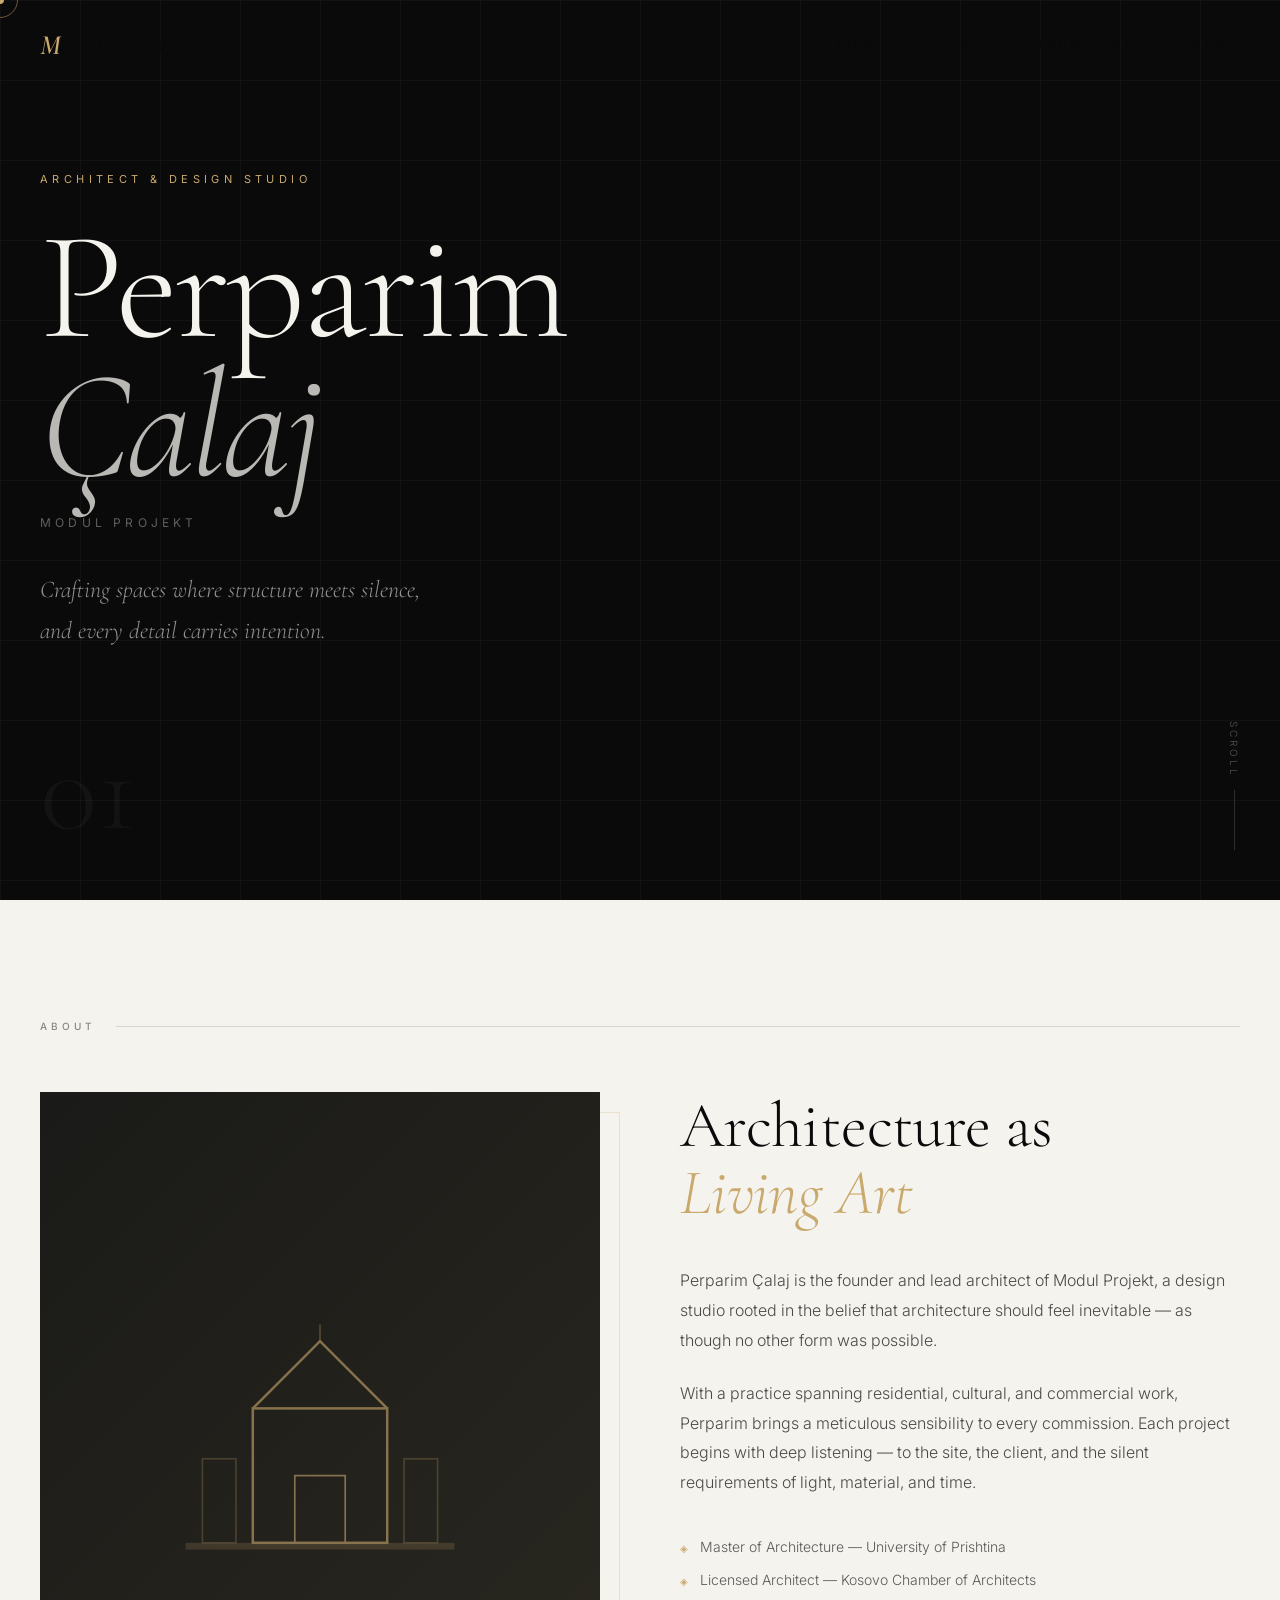
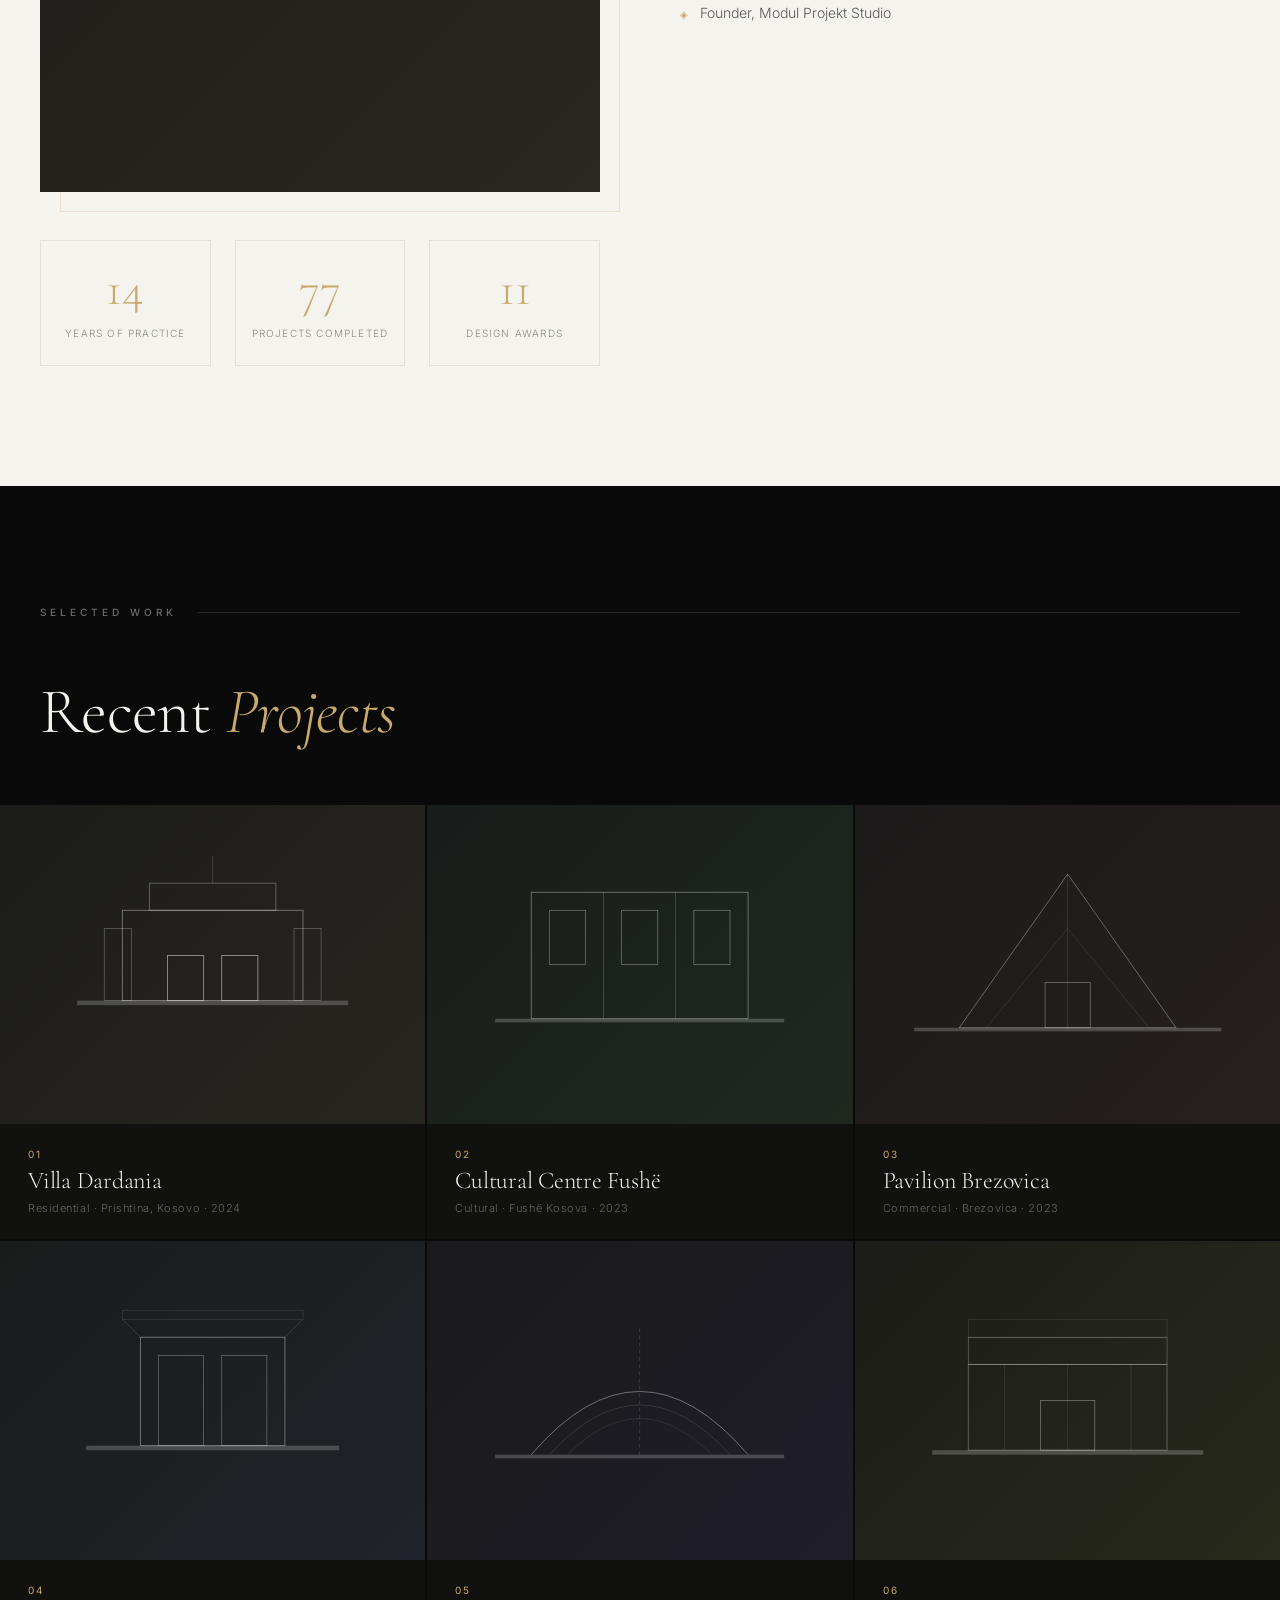
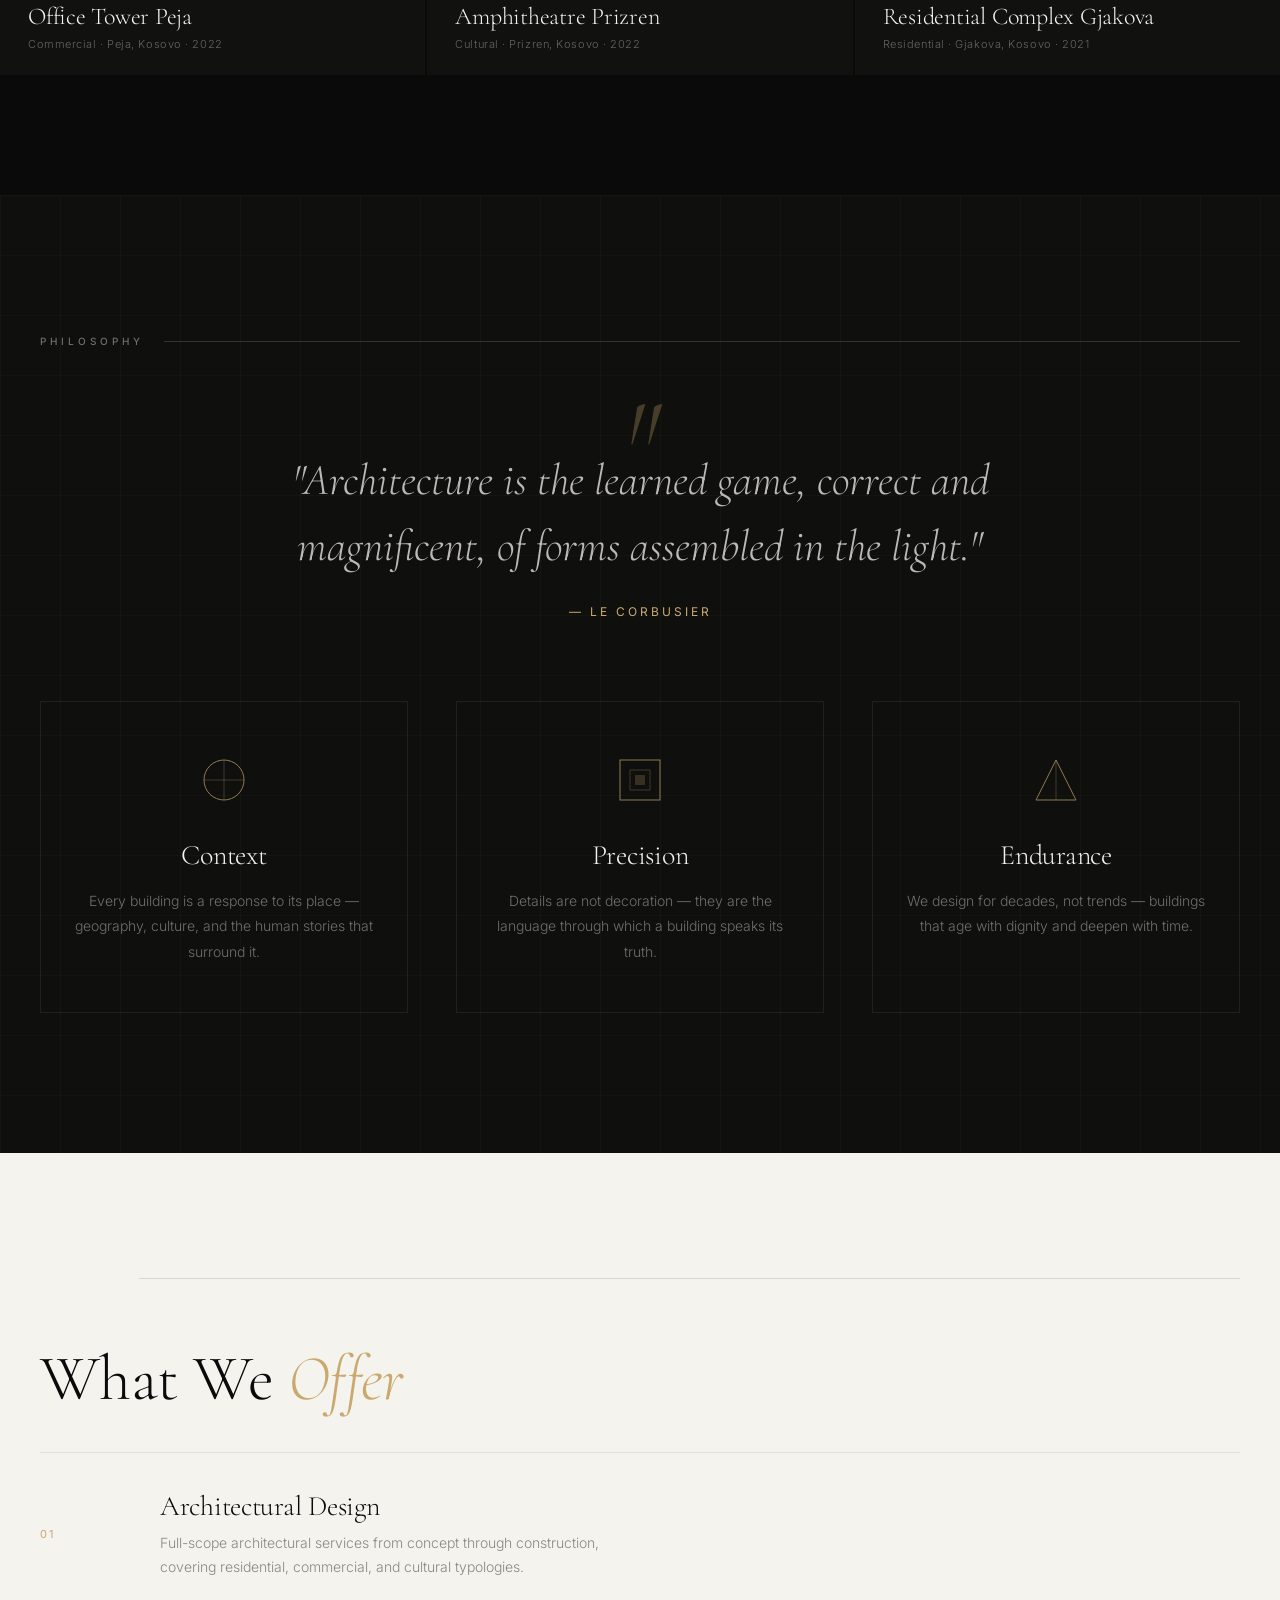
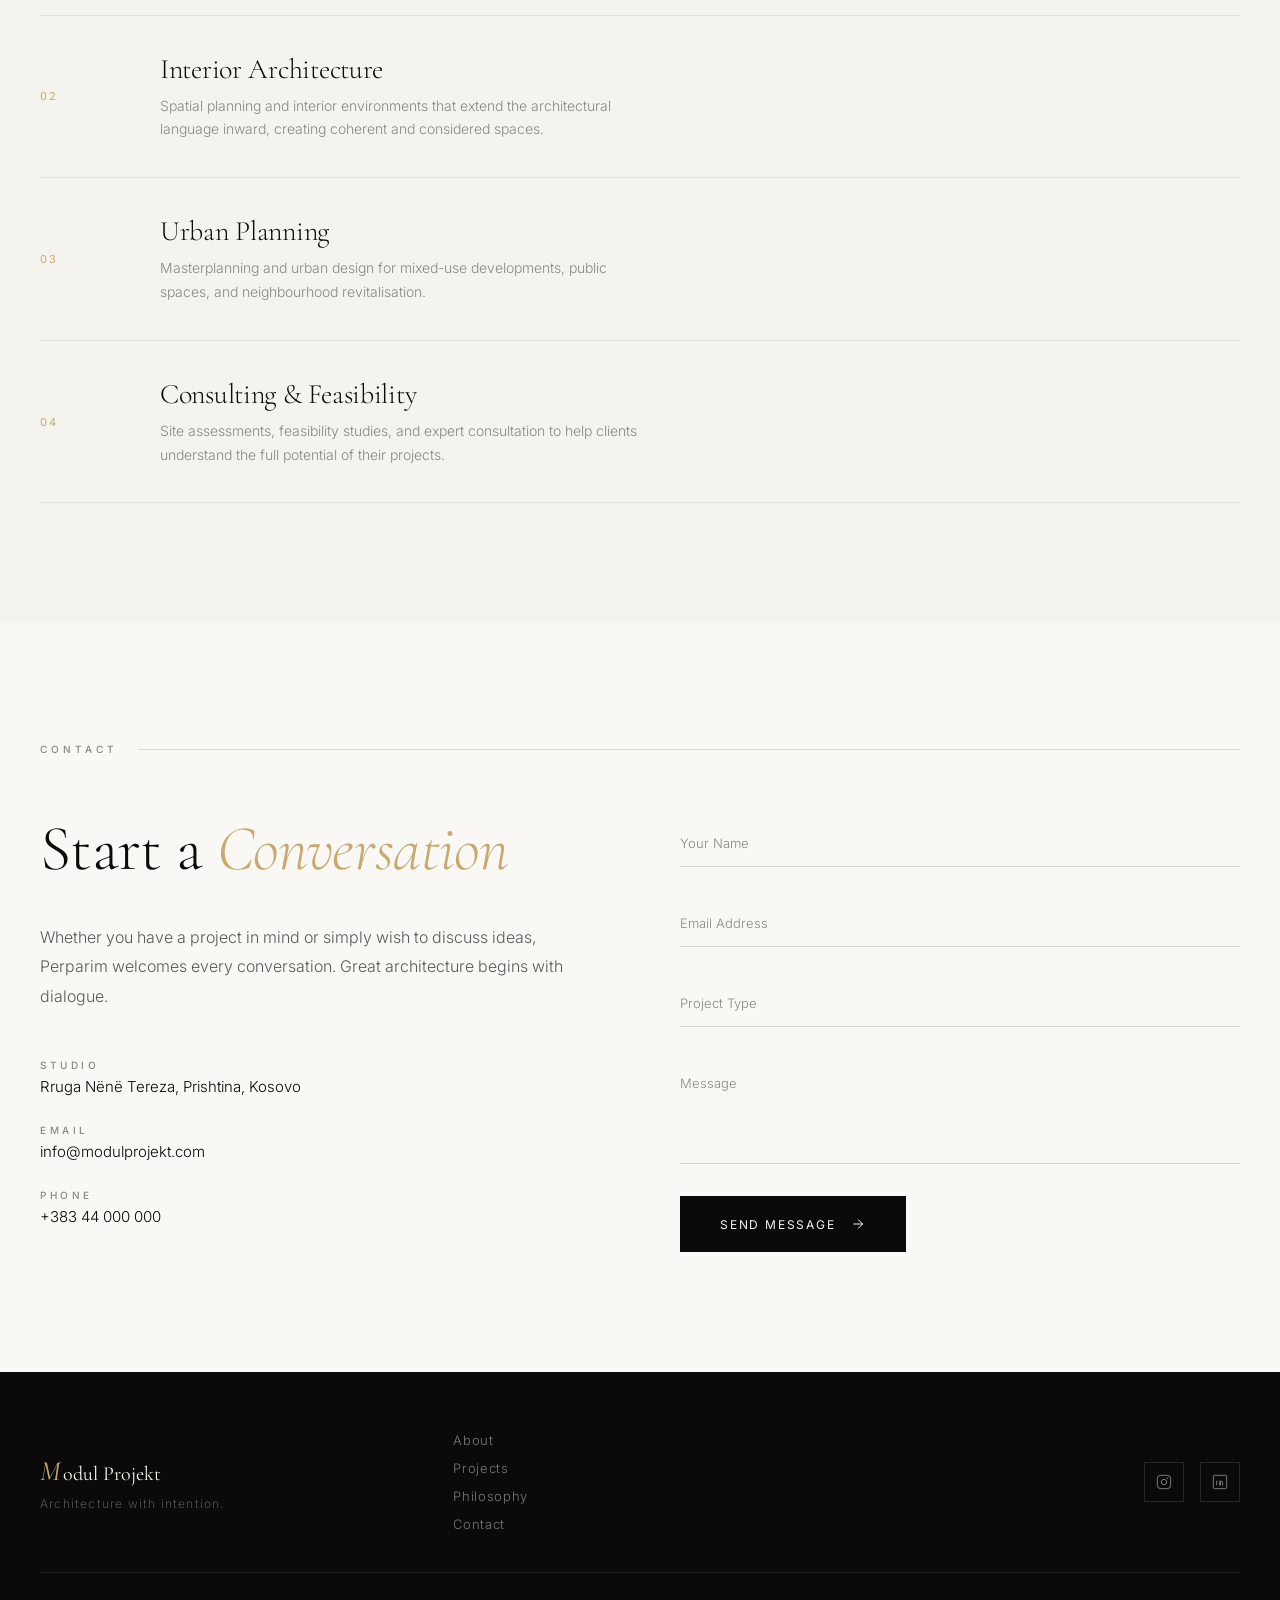
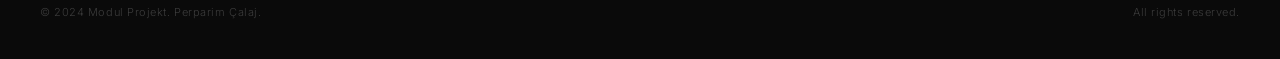
==== index.html @ 3b579d55 "Initial commit: Perparim Çalaj architect portfolio website Full single-page portfolio for Modul Proj" ====
<!DOCTYPE html>
<html lang="en">
<head>
  <meta charset="UTF-8" />
  <meta name="viewport" content="width=device-width, initial-scale=1.0" />
  <title>Perparim Çalaj — Modul Projekt</title>
  <link rel="preconnect" href="https://fonts.googleapis.com" />
  <link rel="preconnect" href="https://fonts.gstatic.com" crossorigin />
  <link href="https://fonts.googleapis.com/css2?family=Cormorant+Garamond:ital,wght@0,300;0,400;0,600;1,300;1,400&family=Inter:wght@300;400;500&display=swap" rel="stylesheet" />
  <link rel="stylesheet" href="style.css" />
</head>
<body>

  <!-- Loader -->
  <div class="loader" id="loader">
    <div class="loader-line"></div>
    <div class="loader-text">MODUL PROJEKT</div>
  </div>

  <!-- Cursor -->
  <div class="cursor" id="cursor"></div>
  <div class="cursor-follower" id="cursor-follower"></div>

  <!-- Navigation -->
  <nav class="nav" id="nav">
    <a href="#hero" class="nav-logo">
      <span class="logo-mark">M</span>
      <span class="logo-full">odul Projekt</span>
    </a>
    <div class="nav-links">
      <a href="#about" class="nav-link">About</a>
      <a href="#projects" class="nav-link">Projects</a>
      <a href="#philosophy" class="nav-link">Philosophy</a>
      <a href="#contact" class="nav-link">Contact</a>
    </div>
    <button class="nav-toggle" id="nav-toggle" aria-label="Toggle menu">
      <span></span><span></span>
    </button>
  </nav>

  <!-- Mobile Menu -->
  <div class="mobile-menu" id="mobile-menu">
    <a href="#about" class="mobile-link">About</a>
    <a href="#projects" class="mobile-link">Projects</a>
    <a href="#philosophy" class="mobile-link">Philosophy</a>
    <a href="#contact" class="mobile-link">Contact</a>
  </div>

  <!-- Hero -->
  <section class="hero" id="hero">
    <div class="hero-bg">
      <div class="hero-grid"></div>
    </div>
    <div class="hero-content">
      <div class="hero-eyebrow reveal-up">Architect &amp; Design Studio</div>
      <h1 class="hero-name reveal-up delay-1">
        <span class="name-line">Perparim</span>
        <span class="name-line italic">Çalaj</span>
      </h1>
      <div class="hero-company reveal-up delay-2">Modul Projekt</div>
      <p class="hero-tagline reveal-up delay-3">
        Crafting spaces where structure meets silence,<br />
        and every detail carries intention.
      </p>
      <a href="#projects" class="hero-cta reveal-up delay-4">
        <span>View Work</span>
        <svg viewBox="0 0 24 24" fill="none" stroke="currentColor" stroke-width="1.5"><path d="M5 12h14M12 5l7 7-7 7"/></svg>
      </a>
    </div>
    <div class="hero-scroll">
      <span>Scroll</span>
      <div class="scroll-line"></div>
    </div>
    <div class="hero-number">01</div>
  </section>

  <!-- About -->
  <section class="about" id="about">
    <div class="container">
      <div class="section-header">
        <span class="section-tag reveal-left">About</span>
        <div class="section-line reveal-line"></div>
      </div>
      <div class="about-grid">
        <div class="about-visual reveal-left">
          <div class="about-img-wrap">
            <div class="about-img-placeholder">
              <div class="arch-icon">
                <svg viewBox="0 0 200 200" fill="none" xmlns="http://www.w3.org/2000/svg">
                  <rect x="20" y="160" width="160" height="4" fill="currentColor" opacity="0.3"/>
                  <rect x="60" y="80" width="80" height="80" stroke="currentColor" stroke-width="1.5" fill="none"/>
                  <path d="M60 80 L100 40 L140 80" stroke="currentColor" stroke-width="1.5" fill="none"/>
                  <rect x="85" y="120" width="30" height="40" stroke="currentColor" stroke-width="1" fill="none"/>
                  <line x1="100" y1="40" x2="100" y2="30" stroke="currentColor" stroke-width="1" opacity="0.5"/>
                  <rect x="30" y="110" width="20" height="50" stroke="currentColor" stroke-width="1" fill="none" opacity="0.4"/>
                  <rect x="150" y="110" width="20" height="50" stroke="currentColor" stroke-width="1" fill="none" opacity="0.4"/>
                </svg>
              </div>
            </div>
            <div class="about-img-border"></div>
          </div>
          <div class="about-stats">
            <div class="stat reveal-up">
              <span class="stat-num" data-count="15">0</span>
              <span class="stat-label">Years of Practice</span>
            </div>
            <div class="stat reveal-up delay-1">
              <span class="stat-num" data-count="80">0</span>
              <span class="stat-label">Projects Completed</span>
            </div>
            <div class="stat reveal-up delay-2">
              <span class="stat-num" data-count="12">0</span>
              <span class="stat-label">Design Awards</span>
            </div>
          </div>
        </div>
        <div class="about-text">
          <h2 class="section-title reveal-up">Architecture as<br /><em>Living Art</em></h2>
          <p class="about-desc reveal-up delay-1">
            Perparim Çalaj is the founder and lead architect of Modul Projekt,
            a design studio rooted in the belief that architecture should feel inevitable —
            as though no other form was possible.
          </p>
          <p class="about-desc reveal-up delay-2">
            With a practice spanning residential, cultural, and commercial work,
            Perparim brings a meticulous sensibility to every commission. Each project
            begins with deep listening — to the site, the client, and the silent
            requirements of light, material, and time.
          </p>
          <div class="about-credentials reveal-up delay-3">
            <div class="credential">
              <span class="credential-icon">◈</span>
              <span>Master of Architecture — University of Prishtina</span>
            </div>
            <div class="credential">
              <span class="credential-icon">◈</span>
              <span>Licensed Architect — Kosovo Chamber of Architects</span>
            </div>
            <div class="credential">
              <span class="credential-icon">◈</span>
              <span>Founder, Modul Projekt Studio</span>
            </div>
          </div>
        </div>
      </div>
    </div>
  </section>

  <!-- Projects -->
  <section class="projects" id="projects">
    <div class="container">
      <div class="section-header">
        <span class="section-tag reveal-left">Selected Work</span>
        <div class="section-line reveal-line"></div>
      </div>
      <h2 class="section-title reveal-up">Recent <em>Projects</em></h2>
    </div>
    <div class="projects-grid">

      <article class="project-card reveal-up" data-index="01">
        <div class="project-visual">
          <div class="project-placeholder p1">
            <svg viewBox="0 0 400 280" fill="none" xmlns="http://www.w3.org/2000/svg">
              <rect x="50" y="180" width="300" height="5" fill="white" opacity="0.2"/>
              <rect x="100" y="80" width="200" height="100" stroke="white" stroke-width="1" fill="none" opacity="0.4"/>
              <rect x="130" y="50" width="140" height="30" stroke="white" stroke-width="1" fill="none" opacity="0.3"/>
              <rect x="150" y="130" width="40" height="50" stroke="white" stroke-width="1" fill="none" opacity="0.5"/>
              <rect x="210" y="130" width="40" height="50" stroke="white" stroke-width="1" fill="none" opacity="0.5"/>
              <line x1="200" y1="50" x2="200" y2="20" stroke="white" stroke-width="0.5" opacity="0.3"/>
              <rect x="80" y="100" width="30" height="80" stroke="white" stroke-width="0.8" fill="none" opacity="0.3"/>
              <rect x="290" y="100" width="30" height="80" stroke="white" stroke-width="0.8" fill="none" opacity="0.3"/>
            </svg>
          </div>
          <div class="project-overlay">
            <span class="project-view">View Project</span>
          </div>
        </div>
        <div class="project-info">
          <span class="project-num">01</span>
          <h3 class="project-title">Villa Dardania</h3>
          <p class="project-type">Residential · Prishtina, Kosovo · 2024</p>
        </div>
      </article>

      <article class="project-card reveal-up delay-1" data-index="02">
        <div class="project-visual">
          <div class="project-placeholder p2">
            <svg viewBox="0 0 400 280" fill="none" xmlns="http://www.w3.org/2000/svg">
              <rect x="40" y="200" width="320" height="4" fill="white" opacity="0.2"/>
              <rect x="80" y="60" width="240" height="140" stroke="white" stroke-width="1" fill="none" opacity="0.3"/>
              <rect x="80" y="60" width="80" height="140" stroke="white" stroke-width="0.5" fill="none" opacity="0.2"/>
              <rect x="160" y="60" width="80" height="140" stroke="white" stroke-width="0.5" fill="none" opacity="0.2"/>
              <rect x="240" y="60" width="80" height="140" stroke="white" stroke-width="0.5" fill="none" opacity="0.2"/>
              <rect x="100" y="80" width="40" height="60" stroke="white" stroke-width="0.8" fill="none" opacity="0.4"/>
              <rect x="180" y="80" width="40" height="60" stroke="white" stroke-width="0.8" fill="none" opacity="0.4"/>
              <rect x="260" y="80" width="40" height="60" stroke="white" stroke-width="0.8" fill="none" opacity="0.4"/>
            </svg>
          </div>
          <div class="project-overlay">
            <span class="project-view">View Project</span>
          </div>
        </div>
        <div class="project-info">
          <span class="project-num">02</span>
          <h3 class="project-title">Cultural Centre Fushë</h3>
          <p class="project-type">Cultural · Fushë Kosova · 2023</p>
        </div>
      </article>

      <article class="project-card reveal-up delay-2" data-index="03">
        <div class="project-visual">
          <div class="project-placeholder p3">
            <svg viewBox="0 0 400 280" fill="none" xmlns="http://www.w3.org/2000/svg">
              <rect x="30" y="210" width="340" height="4" fill="white" opacity="0.2"/>
              <polygon points="200,40 320,210 80,210" stroke="white" stroke-width="1" fill="none" opacity="0.35"/>
              <line x1="200" y1="40" x2="200" y2="210" stroke="white" stroke-width="0.5" opacity="0.25"/>
              <line x1="200" y1="100" x2="290" y2="210" stroke="white" stroke-width="0.5" opacity="0.2"/>
              <line x1="200" y1="100" x2="110" y2="210" stroke="white" stroke-width="0.5" opacity="0.2"/>
              <rect x="175" y="160" width="50" height="50" stroke="white" stroke-width="0.8" fill="none" opacity="0.4"/>
            </svg>
          </div>
          <div class="project-overlay">
            <span class="project-view">View Project</span>
          </div>
        </div>
        <div class="project-info">
          <span class="project-num">03</span>
          <h3 class="project-title">Pavilion Brezovica</h3>
          <p class="project-type">Commercial · Brezovica · 2023</p>
        </div>
      </article>

      <article class="project-card reveal-up delay-1" data-index="04">
        <div class="project-visual">
          <div class="project-placeholder p4">
            <svg viewBox="0 0 400 280" fill="none" xmlns="http://www.w3.org/2000/svg">
              <rect x="60" y="190" width="280" height="5" fill="white" opacity="0.2"/>
              <rect x="120" y="70" width="160" height="120" stroke="white" stroke-width="1" fill="none" opacity="0.4"/>
              <rect x="140" y="90" width="50" height="100" stroke="white" stroke-width="0.8" fill="none" opacity="0.35"/>
              <rect x="210" y="90" width="50" height="100" stroke="white" stroke-width="0.8" fill="none" opacity="0.35"/>
              <line x1="120" y1="70" x2="100" y2="50" stroke="white" stroke-width="0.5" opacity="0.3"/>
              <line x1="280" y1="70" x2="300" y2="50" stroke="white" stroke-width="0.5" opacity="0.3"/>
              <rect x="100" y="40" width="200" height="10" stroke="white" stroke-width="0.5" fill="none" opacity="0.2"/>
            </svg>
          </div>
          <div class="project-overlay">
            <span class="project-view">View Project</span>
          </div>
        </div>
        <div class="project-info">
          <span class="project-num">04</span>
          <h3 class="project-title">Office Tower Peja</h3>
          <p class="project-type">Commercial · Peja, Kosovo · 2022</p>
        </div>
      </article>

      <article class="project-card reveal-up delay-2" data-index="05">
        <div class="project-visual">
          <div class="project-placeholder p5">
            <svg viewBox="0 0 400 280" fill="none" xmlns="http://www.w3.org/2000/svg">
              <rect x="40" y="200" width="320" height="4" fill="white" opacity="0.2"/>
              <path d="M80 200 Q200 60 320 200" stroke="white" stroke-width="1" fill="none" opacity="0.4"/>
              <path d="M100 200 Q200 90 300 200" stroke="white" stroke-width="0.5" fill="none" opacity="0.25"/>
              <path d="M120 200 Q200 120 280 200" stroke="white" stroke-width="0.5" fill="none" opacity="0.2"/>
              <line x1="200" y1="60" x2="200" y2="200" stroke="white" stroke-width="0.5" stroke-dasharray="4,4" opacity="0.3"/>
            </svg>
          </div>
          <div class="project-overlay">
            <span class="project-view">View Project</span>
          </div>
        </div>
        <div class="project-info">
          <span class="project-num">05</span>
          <h3 class="project-title">Amphitheatre Prizren</h3>
          <p class="project-type">Cultural · Prizren, Kosovo · 2022</p>
        </div>
      </article>

      <article class="project-card reveal-up delay-3" data-index="06">
        <div class="project-visual">
          <div class="project-placeholder p6">
            <svg viewBox="0 0 400 280" fill="none" xmlns="http://www.w3.org/2000/svg">
              <rect x="50" y="195" width="300" height="5" fill="white" opacity="0.2"/>
              <rect x="90" y="100" width="220" height="95" stroke="white" stroke-width="1" fill="none" opacity="0.3"/>
              <rect x="90" y="70" width="220" height="30" stroke="white" stroke-width="0.8" fill="none" opacity="0.3"/>
              <rect x="90" y="50" width="220" height="20" stroke="white" stroke-width="0.5" fill="none" opacity="0.2"/>
              <line x1="130" y1="100" x2="130" y2="195" stroke="white" stroke-width="0.5" opacity="0.2"/>
              <line x1="200" y1="100" x2="200" y2="195" stroke="white" stroke-width="0.5" opacity="0.2"/>
              <line x1="270" y1="100" x2="270" y2="195" stroke="white" stroke-width="0.5" opacity="0.2"/>
              <rect x="170" y="140" width="60" height="55" stroke="white" stroke-width="0.8" fill="none" opacity="0.4"/>
            </svg>
          </div>
          <div class="project-overlay">
            <span class="project-view">View Project</span>
          </div>
        </div>
        <div class="project-info">
          <span class="project-num">06</span>
          <h3 class="project-title">Residential Complex Gjakova</h3>
          <p class="project-type">Residential · Gjakova, Kosovo · 2021</p>
        </div>
      </article>

    </div>
  </section>

  <!-- Philosophy -->
  <section class="philosophy" id="philosophy">
    <div class="philosophy-bg">
      <div class="philosophy-grid"></div>
    </div>
    <div class="container">
      <div class="section-header">
        <span class="section-tag reveal-left light">Philosophy</span>
        <div class="section-line reveal-line light"></div>
      </div>
      <div class="philosophy-content">
        <blockquote class="philosophy-quote reveal-up">
          "Architecture is the learned game, correct and magnificent,
          of forms assembled in the light."
          <cite>— Le Corbusier</cite>
        </blockquote>
        <div class="philosophy-pillars">
          <div class="pillar reveal-up">
            <div class="pillar-icon">
              <svg viewBox="0 0 60 60" fill="none"><circle cx="30" cy="30" r="20" stroke="currentColor" stroke-width="1"/><path d="M30 10 L30 50 M10 30 L50 30" stroke="currentColor" stroke-width="0.8" opacity="0.5"/></svg>
            </div>
            <h3 class="pillar-title">Context</h3>
            <p class="pillar-desc">Every building is a response to its place — geography, culture, and the human stories that surround it.</p>
          </div>
          <div class="pillar reveal-up delay-1">
            <div class="pillar-icon">
              <svg viewBox="0 0 60 60" fill="none"><rect x="10" y="10" width="40" height="40" stroke="currentColor" stroke-width="1"/><rect x="20" y="20" width="20" height="20" stroke="currentColor" stroke-width="0.8" opacity="0.5"/><rect x="25" y="25" width="10" height="10" fill="currentColor" opacity="0.3"/></svg>
            </div>
            <h3 class="pillar-title">Precision</h3>
            <p class="pillar-desc">Details are not decoration — they are the language through which a building speaks its truth.</p>
          </div>
          <div class="pillar reveal-up delay-2">
            <div class="pillar-icon">
              <svg viewBox="0 0 60 60" fill="none"><path d="M10 50 L30 10 L50 50 Z" stroke="currentColor" stroke-width="1" fill="none"/><line x1="30" y1="10" x2="30" y2="50" stroke="currentColor" stroke-width="0.8" opacity="0.5"/></svg>
            </div>
            <h3 class="pillar-title">Endurance</h3>
            <p class="pillar-desc">We design for decades, not trends — buildings that age with dignity and deepen with time.</p>
          </div>
        </div>
      </div>
    </div>
  </section>

  <!-- Services -->
  <section class="services" id="services">
    <div class="container">
      <div class="section-header">
        <span class="section-tag reveal-left">Services</span>
        <div class="section-line reveal-line"></div>
      </div>
      <h2 class="section-title reveal-up">What We <em>Offer</em></h2>
      <div class="services-list">
        <div class="service-item reveal-up">
          <span class="service-num">01</span>
          <div class="service-body">
            <h3 class="service-title">Architectural Design</h3>
            <p class="service-desc">Full-scope architectural services from concept through construction, covering residential, commercial, and cultural typologies.</p>
          </div>
          <div class="service-arrow">→</div>
        </div>
        <div class="service-item reveal-up delay-1">
          <span class="service-num">02</span>
          <div class="service-body">
            <h3 class="service-title">Interior Architecture</h3>
            <p class="service-desc">Spatial planning and interior environments that extend the architectural language inward, creating coherent and considered spaces.</p>
          </div>
          <div class="service-arrow">→</div>
        </div>
        <div class="service-item reveal-up delay-2">
          <span class="service-num">03</span>
          <div class="service-body">
            <h3 class="service-title">Urban Planning</h3>
            <p class="service-desc">Masterplanning and urban design for mixed-use developments, public spaces, and neighbourhood revitalisation.</p>
          </div>
          <div class="service-arrow">→</div>
        </div>
        <div class="service-item reveal-up delay-3">
          <span class="service-num">04</span>
          <div class="service-body">
            <h3 class="service-title">Consulting &amp; Feasibility</h3>
            <p class="service-desc">Site assessments, feasibility studies, and expert consultation to help clients understand the full potential of their projects.</p>
          </div>
          <div class="service-arrow">→</div>
        </div>
      </div>
    </div>
  </section>

  <!-- Contact -->
  <section class="contact" id="contact">
    <div class="container">
      <div class="section-header">
        <span class="section-tag reveal-left">Contact</span>
        <div class="section-line reveal-line"></div>
      </div>
      <div class="contact-grid">
        <div class="contact-left">
          <h2 class="section-title reveal-up">Start a <em>Conversation</em></h2>
          <p class="contact-intro reveal-up delay-1">
            Whether you have a project in mind or simply wish to discuss ideas,
            Perparim welcomes every conversation. Great architecture begins with dialogue.
          </p>
          <div class="contact-details reveal-up delay-2">
            <div class="contact-item">
              <span class="contact-label">Studio</span>
              <span class="contact-value">Rruga Nënë Tereza, Prishtina, Kosovo</span>
            </div>
            <div class="contact-item">
              <span class="contact-label">Email</span>
              <a href="mailto:info@modulprojekt.com" class="contact-value contact-link">info@modulprojekt.com</a>
            </div>
            <div class="contact-item">
              <span class="contact-label">Phone</span>
              <a href="tel:+38344000000" class="contact-value contact-link">+383 44 000 000</a>
            </div>
          </div>
        </div>
        <form class="contact-form reveal-up delay-2" id="contact-form">
          <div class="form-group">
            <input type="text" id="name" name="name" class="form-input" placeholder=" " required />
            <label for="name" class="form-label">Your Name</label>
          </div>
          <div class="form-group">
            <input type="email" id="email" name="email" class="form-input" placeholder=" " required />
            <label for="email" class="form-label">Email Address</label>
          </div>
          <div class="form-group">
            <input type="text" id="project" name="project" class="form-input" placeholder=" " />
            <label for="project" class="form-label">Project Type</label>
          </div>
          <div class="form-group">
            <textarea id="message" name="message" class="form-input form-textarea" placeholder=" " rows="4" required></textarea>
            <label for="message" class="form-label">Message</label>
          </div>
          <button type="submit" class="form-submit">
            <span>Send Message</span>
            <svg viewBox="0 0 24 24" fill="none" stroke="currentColor" stroke-width="1.5"><path d="M5 12h14M12 5l7 7-7 7"/></svg>
          </button>
        </form>
      </div>
    </div>
  </section>

  <!-- Footer -->
  <footer class="footer">
    <div class="container">
      <div class="footer-grid">
        <div class="footer-brand">
          <div class="footer-logo">
            <span class="logo-mark">M</span><span>odul Projekt</span>
          </div>
          <p class="footer-tagline">Architecture with intention.</p>
        </div>
        <div class="footer-links">
          <a href="#about">About</a>
          <a href="#projects">Projects</a>
          <a href="#philosophy">Philosophy</a>
          <a href="#contact">Contact</a>
        </div>
        <div class="footer-social">
          <a href="#" class="social-link" aria-label="Instagram">
            <svg viewBox="0 0 24 24" fill="none" stroke="currentColor" stroke-width="1.5"><rect x="2" y="2" width="20" height="20" rx="5"/><circle cx="12" cy="12" r="4"/><circle cx="17.5" cy="6.5" r="0.5" fill="currentColor"/></svg>
          </a>
          <a href="#" class="social-link" aria-label="LinkedIn">
            <svg viewBox="0 0 24 24" fill="none" stroke="currentColor" stroke-width="1.5"><rect x="2" y="2" width="20" height="20" rx="2"/><path d="M7 10v7M7 7v.01M12 17v-4a2 2 0 0 1 4 0v4M12 10v7"/></svg>
          </a>
        </div>
      </div>
      <div class="footer-bottom">
        <span>© 2024 Modul Projekt. Perparim Çalaj.</span>
        <span>All rights reserved.</span>
      </div>
    </div>
  </footer>

  <script src="script.js"></script>
</body>
</html>
---- style.css ----
/* ─── Reset & Base ─────────────────────────────────────────────── */
*, *::before, *::after { box-sizing: border-box; margin: 0; padding: 0; }

:root {
  --black:    #0a0a0a;
  --off-white: #f5f3ee;
  --sand:     #e8e0d0;
  --gold:     #c9a96e;
  --muted:    #888880;
  --font-serif: 'Cormorant Garamond', Georgia, serif;
  --font-sans:  'Inter', system-ui, sans-serif;
  --ease: cubic-bezier(0.16, 1, 0.3, 1);
  --ease-in: cubic-bezier(0.4, 0, 1, 1);
}

html {
  scroll-behavior: smooth;
  font-size: 16px;
  overflow-x: hidden;
}

body {
  background: var(--off-white);
  color: var(--black);
  font-family: var(--font-sans);
  font-weight: 300;
  overflow-x: hidden;
  cursor: none;
}

a { text-decoration: none; color: inherit; }
img, svg { display: block; }

.container {
  max-width: 1280px;
  margin: 0 auto;
  padding: 0 40px;
}

/* ─── Loader ───────────────────────────────────────────────────── */
.loader {
  position: fixed;
  inset: 0;
  z-index: 9999;
  background: var(--black);
  display: flex;
  flex-direction: column;
  align-items: center;
  justify-content: center;
  gap: 24px;
  transition: opacity 0.8s var(--ease), visibility 0.8s;
}
.loader.hidden { opacity: 0; visibility: hidden; }

.loader-line {
  width: 200px;
  height: 1px;
  background: rgba(255,255,255,0.15);
  position: relative;
  overflow: hidden;
}
.loader-line::after {
  content: '';
  position: absolute;
  left: -100%;
  top: 0;
  width: 100%;
  height: 100%;
  background: var(--gold);
  animation: load-line 1.8s var(--ease) forwards;
}
@keyframes load-line {
  to { left: 100%; }
}

.loader-text {
  font-family: var(--font-sans);
  font-size: 11px;
  letter-spacing: 0.3em;
  color: rgba(255,255,255,0.5);
  font-weight: 400;
}

/* ─── Custom Cursor ────────────────────────────────────────────── */
.cursor {
  position: fixed;
  width: 8px;
  height: 8px;
  background: var(--gold);
  border-radius: 50%;
  pointer-events: none;
  z-index: 9998;
  transform: translate(-50%, -50%);
  transition: width 0.3s, height 0.3s, background 0.3s;
}
.cursor-follower {
  position: fixed;
  width: 36px;
  height: 36px;
  border: 1px solid rgba(201, 169, 110, 0.5);
  border-radius: 50%;
  pointer-events: none;
  z-index: 9997;
  transform: translate(-50%, -50%);
  transition: width 0.4s var(--ease), height 0.4s var(--ease), border-color 0.3s;
}
.cursor.expand { width: 16px; height: 16px; }
.cursor-follower.expand { width: 60px; height: 60px; border-color: var(--gold); }

/* ─── Navigation ───────────────────────────────────────────────── */
.nav {
  position: fixed;
  top: 0;
  left: 0;
  right: 0;
  z-index: 1000;
  display: flex;
  align-items: center;
  justify-content: space-between;
  padding: 28px 40px;
  transition: padding 0.4s var(--ease), background 0.4s, backdrop-filter 0.4s;
}
.nav.scrolled {
  padding: 18px 40px;
  background: rgba(245, 243, 238, 0.92);
  backdrop-filter: blur(12px);
  -webkit-backdrop-filter: blur(12px);
  border-bottom: 1px solid rgba(0,0,0,0.06);
}

.nav-logo {
  font-family: var(--font-serif);
  font-size: 22px;
  font-weight: 600;
  letter-spacing: 0.02em;
  display: flex;
  align-items: baseline;
  gap: 1px;
  color: var(--black);
}
.logo-mark {
  font-size: 28px;
  color: var(--gold);
  font-style: italic;
}

.nav-links {
  display: flex;
  gap: 40px;
  align-items: center;
}
.nav-link {
  font-size: 12px;
  letter-spacing: 0.12em;
  text-transform: uppercase;
  font-weight: 400;
  color: var(--black);
  position: relative;
  padding-bottom: 2px;
}
.nav-link::after {
  content: '';
  position: absolute;
  bottom: 0;
  left: 0;
  width: 0;
  height: 1px;
  background: var(--gold);
  transition: width 0.3s var(--ease);
}
.nav-link:hover::after { width: 100%; }

.nav-toggle {
  display: none;
  flex-direction: column;
  gap: 6px;
  background: none;
  border: none;
  cursor: pointer;
  padding: 4px;
}
.nav-toggle span {
  display: block;
  width: 24px;
  height: 1px;
  background: var(--black);
  transition: transform 0.3s var(--ease), opacity 0.3s;
}

/* Mobile Menu */
.mobile-menu {
  position: fixed;
  inset: 0;
  z-index: 999;
  background: var(--black);
  display: flex;
  flex-direction: column;
  align-items: center;
  justify-content: center;
  gap: 36px;
  opacity: 0;
  pointer-events: none;
  transition: opacity 0.4s var(--ease);
}
.mobile-menu.open { opacity: 1; pointer-events: all; }
.mobile-link {
  font-family: var(--font-serif);
  font-size: 48px;
  color: var(--off-white);
  font-weight: 300;
  letter-spacing: 0.02em;
  transition: color 0.3s;
}
.mobile-link:hover { color: var(--gold); }

/* ─── Hero ─────────────────────────────────────────────────────── */
.hero {
  min-height: 100vh;
  display: flex;
  align-items: center;
  position: relative;
  background: var(--black);
  overflow: hidden;
}

.hero-bg {
  position: absolute;
  inset: 0;
  overflow: hidden;
}
.hero-grid {
  position: absolute;
  inset: 0;
  background-image:
    linear-gradient(rgba(255,255,255,0.03) 1px, transparent 1px),
    linear-gradient(90deg, rgba(255,255,255,0.03) 1px, transparent 1px);
  background-size: 80px 80px;
  animation: grid-float 20s ease-in-out infinite alternate;
}
@keyframes grid-float {
  from { transform: translateY(0) translateX(0); }
  to   { transform: translateY(-20px) translateX(10px); }
}

.hero-content {
  position: relative;
  z-index: 2;
  padding: 0 40px;
  max-width: 1280px;
  margin: 0 auto;
  width: 100%;
  padding-top: 120px;
  padding-bottom: 80px;
}

.hero-eyebrow {
  font-size: 11px;
  letter-spacing: 0.4em;
  text-transform: uppercase;
  color: var(--gold);
  font-weight: 400;
  margin-bottom: 32px;
}

.hero-name {
  font-family: var(--font-serif);
  font-size: clamp(72px, 12vw, 160px);
  font-weight: 300;
  line-height: 0.9;
  color: var(--off-white);
  margin-bottom: 20px;
  letter-spacing: -0.02em;
}
.name-line { display: block; }
.name-line.italic { font-style: italic; color: rgba(245, 243, 238, 0.75); }

.hero-company {
  font-size: 12px;
  letter-spacing: 0.35em;
  text-transform: uppercase;
  color: rgba(255,255,255,0.35);
  margin-bottom: 40px;
  font-weight: 400;
}

.hero-tagline {
  font-family: var(--font-serif);
  font-size: clamp(18px, 2vw, 24px);
  color: rgba(255,255,255,0.55);
  line-height: 1.7;
  font-weight: 300;
  font-style: italic;
  max-width: 520px;
  margin-bottom: 60px;
}

.hero-cta {
  display: inline-flex;
  align-items: center;
  gap: 14px;
  font-size: 12px;
  letter-spacing: 0.15em;
  text-transform: uppercase;
  color: var(--off-white);
  border: 1px solid rgba(255,255,255,0.25);
  padding: 18px 36px;
  position: relative;
  overflow: hidden;
  transition: color 0.4s, border-color 0.4s;
}
.hero-cta::before {
  content: '';
  position: absolute;
  inset: 0;
  background: var(--gold);
  transform: translateX(-101%);
  transition: transform 0.5s var(--ease);
}
.hero-cta:hover { color: var(--black); border-color: var(--gold); }
.hero-cta:hover::before { transform: translateX(0); }
.hero-cta span, .hero-cta svg { position: relative; z-index: 1; }
.hero-cta svg { width: 18px; height: 18px; }

.hero-scroll {
  position: absolute;
  bottom: 50px;
  right: 40px;
  display: flex;
  flex-direction: column;
  align-items: center;
  gap: 12px;
  z-index: 2;
}
.hero-scroll span {
  font-size: 10px;
  letter-spacing: 0.3em;
  text-transform: uppercase;
  color: rgba(255,255,255,0.3);
  writing-mode: vertical-rl;
}
.scroll-line {
  width: 1px;
  height: 60px;
  background: rgba(255,255,255,0.15);
  position: relative;
  overflow: hidden;
}
.scroll-line::after {
  content: '';
  position: absolute;
  top: -100%;
  left: 0;
  width: 100%;
  height: 100%;
  background: var(--gold);
  animation: scroll-tick 2s ease-in-out infinite;
}
@keyframes scroll-tick {
  0%   { top: -100%; }
  100% { top: 100%; }
}

.hero-number {
  position: absolute;
  bottom: 50px;
  left: 40px;
  font-family: var(--font-serif);
  font-size: 120px;
  font-weight: 300;
  color: rgba(255,255,255,0.04);
  line-height: 1;
  z-index: 1;
  pointer-events: none;
}

/* ─── Section Shared ───────────────────────────────────────────── */
.section-header {
  display: flex;
  align-items: center;
  gap: 20px;
  margin-bottom: 60px;
}
.section-tag {
  font-size: 10px;
  letter-spacing: 0.4em;
  text-transform: uppercase;
  font-weight: 500;
  white-space: nowrap;
  color: var(--muted);
}
.section-tag.light { color: rgba(255,255,255,0.4); }
.section-line {
  flex: 1;
  height: 1px;
  background: rgba(0,0,0,0.12);
  transform-origin: left;
  transform: scaleX(0);
}
.section-line.light { background: rgba(255,255,255,0.15); }
.section-line.animated { transform: scaleX(1); transition: transform 0.8s var(--ease); }

.section-title {
  font-family: var(--font-serif);
  font-size: clamp(40px, 5vw, 72px);
  font-weight: 300;
  line-height: 1.05;
  letter-spacing: -0.01em;
  margin-bottom: 40px;
}
.section-title em { font-style: italic; color: var(--gold); }

/* ─── About ─────────────────────────────────────────────────────── */
.about { padding: 120px 0; }

.about-grid {
  display: grid;
  grid-template-columns: 1fr 1fr;
  gap: 80px;
  align-items: start;
}

.about-img-wrap {
  position: relative;
  margin-bottom: 48px;
}
.about-img-placeholder {
  aspect-ratio: 4/5;
  background: linear-gradient(135deg, #1a1a18 0%, #2a2820 100%);
  display: flex;
  align-items: center;
  justify-content: center;
  overflow: hidden;
}
.arch-icon {
  width: 60%;
  color: var(--gold);
  opacity: 0.6;
}
.arch-icon svg { width: 100%; height: 100%; }
.about-img-border {
  position: absolute;
  top: 20px;
  left: 20px;
  right: -20px;
  bottom: -20px;
  border: 1px solid rgba(201,169,110,0.25);
  pointer-events: none;
  z-index: -1;
}

.about-stats {
  display: grid;
  grid-template-columns: repeat(3, 1fr);
  gap: 24px;
}
.stat {
  text-align: center;
  padding: 24px 12px;
  border: 1px solid rgba(0,0,0,0.08);
}
.stat-num {
  display: block;
  font-family: var(--font-serif);
  font-size: 48px;
  font-weight: 300;
  color: var(--gold);
  line-height: 1;
  margin-bottom: 8px;
}
.stat-label {
  font-size: 10px;
  letter-spacing: 0.12em;
  text-transform: uppercase;
  color: var(--muted);
}

.about-desc {
  font-size: 16px;
  line-height: 1.85;
  color: #4a4a48;
  margin-bottom: 24px;
}

.about-credentials {
  margin-top: 40px;
  display: flex;
  flex-direction: column;
  gap: 16px;
}
.credential {
  display: flex;
  align-items: baseline;
  gap: 12px;
  font-size: 14px;
  color: #5a5a58;
}
.credential-icon {
  color: var(--gold);
  font-size: 10px;
  flex-shrink: 0;
}

/* ─── Projects ──────────────────────────────────────────────────── */
.projects { padding: 120px 0; background: var(--black); }
.projects .section-tag { color: rgba(255,255,255,0.4); }
.projects .section-line { background: rgba(255,255,255,0.12); }
.projects .section-title { color: var(--off-white); }

.projects-grid {
  display: grid;
  grid-template-columns: repeat(3, 1fr);
  gap: 2px;
  margin-top: 60px;
}

.project-card {
  position: relative;
  overflow: hidden;
  cursor: pointer;
}
.project-visual {
  position: relative;
  aspect-ratio: 4/3;
  overflow: hidden;
}
.project-placeholder {
  width: 100%;
  height: 100%;
  display: flex;
  align-items: center;
  justify-content: center;
  padding: 32px;
  transition: transform 0.6s var(--ease);
}
.project-placeholder svg { width: 100%; height: 100%; }

.p1 { background: linear-gradient(135deg, #1c1c1a 0%, #282620 100%); }
.p2 { background: linear-gradient(135deg, #181c1a 0%, #202820 100%); }
.p3 { background: linear-gradient(135deg, #1c1a1a 0%, #26201e 100%); }
.p4 { background: linear-gradient(135deg, #1a1c1c 0%, #20242a 100%); }
.p5 { background: linear-gradient(135deg, #1a1a1c 0%, #201e28 100%); }
.p6 { background: linear-gradient(135deg, #1c1c18 0%, #282a1c 100%); }

.project-overlay {
  position: absolute;
  inset: 0;
  background: rgba(201,169,110,0.9);
  display: flex;
  align-items: center;
  justify-content: center;
  opacity: 0;
  transition: opacity 0.4s var(--ease);
}
.project-view {
  font-size: 11px;
  letter-spacing: 0.3em;
  text-transform: uppercase;
  color: var(--black);
  font-weight: 500;
}

.project-card:hover .project-overlay { opacity: 1; }
.project-card:hover .project-placeholder { transform: scale(1.04); }

.project-info {
  padding: 24px 28px;
  background: #111110;
  display: flex;
  flex-direction: column;
  gap: 6px;
}
.project-num {
  font-size: 10px;
  letter-spacing: 0.2em;
  color: var(--gold);
  font-weight: 400;
}
.project-title {
  font-family: var(--font-serif);
  font-size: 24px;
  font-weight: 300;
  color: var(--off-white);
  letter-spacing: -0.01em;
}
.project-type {
  font-size: 11px;
  color: rgba(255,255,255,0.35);
  letter-spacing: 0.05em;
}

/* ─── Philosophy ────────────────────────────────────────────────── */
.philosophy {
  position: relative;
  background: #0f0f0e;
  padding: 140px 0;
  overflow: hidden;
}
.philosophy-bg {
  position: absolute;
  inset: 0;
  overflow: hidden;
}
.philosophy-grid {
  position: absolute;
  inset: 0;
  background-image:
    linear-gradient(rgba(201,169,110,0.04) 1px, transparent 1px),
    linear-gradient(90deg, rgba(201,169,110,0.04) 1px, transparent 1px);
  background-size: 60px 60px;
}

.philosophy-quote {
  font-family: var(--font-serif);
  font-size: clamp(24px, 3.5vw, 44px);
  font-weight: 300;
  font-style: italic;
  color: rgba(245,243,238,0.75);
  line-height: 1.5;
  max-width: 800px;
  margin: 0 auto 80px;
  text-align: center;
  position: relative;
  padding-top: 40px;
}
.philosophy-quote::before {
  content: '"';
  font-size: 120px;
  line-height: 0.6;
  color: var(--gold);
  opacity: 0.3;
  position: absolute;
  top: 0;
  left: 50%;
  transform: translateX(-50%);
  font-style: italic;
}
.philosophy-quote cite {
  display: block;
  font-size: 12px;
  letter-spacing: 0.25em;
  text-transform: uppercase;
  font-style: normal;
  color: var(--gold);
  margin-top: 24px;
  font-family: var(--font-sans);
  font-weight: 400;
}

.philosophy-pillars {
  display: grid;
  grid-template-columns: repeat(3, 1fr);
  gap: 48px;
  margin-top: 60px;
}

.pillar {
  text-align: center;
  padding: 48px 32px;
  border: 1px solid rgba(255,255,255,0.07);
  transition: border-color 0.3s, background 0.3s;
}
.pillar:hover {
  border-color: rgba(201,169,110,0.25);
  background: rgba(201,169,110,0.04);
}

.pillar-icon {
  width: 60px;
  margin: 0 auto 28px;
  color: var(--gold);
  opacity: 0.7;
}
.pillar-icon svg { width: 100%; height: 100%; }

.pillar-title {
  font-family: var(--font-serif);
  font-size: 28px;
  font-weight: 300;
  color: var(--off-white);
  margin-bottom: 16px;
  letter-spacing: -0.01em;
}

.pillar-desc {
  font-size: 14px;
  line-height: 1.8;
  color: rgba(255,255,255,0.4);
}

/* ─── Services ──────────────────────────────────────────────────── */
.services { padding: 120px 0; }

.services-list {
  display: flex;
  flex-direction: column;
  gap: 0;
}
.service-item {
  display: grid;
  grid-template-columns: 80px 1fr auto;
  align-items: center;
  gap: 40px;
  padding: 36px 0;
  border-bottom: 1px solid rgba(0,0,0,0.08);
  transition: padding-left 0.3s var(--ease);
  cursor: default;
}
.service-item:first-child { border-top: 1px solid rgba(0,0,0,0.08); }
.service-item:hover { padding-left: 16px; }

.service-num {
  font-size: 11px;
  letter-spacing: 0.2em;
  color: var(--gold);
  font-weight: 400;
}
.service-title {
  font-family: var(--font-serif);
  font-size: 28px;
  font-weight: 300;
  letter-spacing: -0.01em;
  margin-bottom: 8px;
}
.service-desc {
  font-size: 14px;
  color: var(--muted);
  line-height: 1.7;
  max-width: 480px;
}
.service-arrow {
  font-size: 20px;
  color: var(--gold);
  opacity: 0;
  transform: translateX(-10px);
  transition: opacity 0.3s, transform 0.3s var(--ease);
}
.service-item:hover .service-arrow { opacity: 1; transform: translateX(0); }

/* ─── Contact ───────────────────────────────────────────────────── */
.contact { padding: 120px 0; background: #faf8f4; }

.contact-grid {
  display: grid;
  grid-template-columns: 1fr 1fr;
  gap: 80px;
  align-items: start;
}

.contact-intro {
  font-size: 16px;
  line-height: 1.85;
  color: #5a5a58;
  margin-bottom: 48px;
}

.contact-details {
  display: flex;
  flex-direction: column;
  gap: 28px;
}
.contact-item {
  display: flex;
  flex-direction: column;
  gap: 6px;
}
.contact-label {
  font-size: 10px;
  letter-spacing: 0.35em;
  text-transform: uppercase;
  color: var(--muted);
  font-weight: 500;
}
.contact-value {
  font-size: 15px;
  color: var(--black);
  font-weight: 300;
}
.contact-link {
  position: relative;
  display: inline-block;
}
.contact-link::after {
  content: '';
  position: absolute;
  bottom: -1px;
  left: 0;
  width: 0;
  height: 1px;
  background: var(--gold);
  transition: width 0.3s var(--ease);
}
.contact-link:hover::after { width: 100%; }

/* Form */
.contact-form {
  display: flex;
  flex-direction: column;
  gap: 28px;
}
.form-group {
  position: relative;
}
.form-input {
  width: 100%;
  background: transparent;
  border: none;
  border-bottom: 1px solid rgba(0,0,0,0.15);
  padding: 20px 0 12px;
  font-family: var(--font-sans);
  font-size: 15px;
  font-weight: 300;
  color: var(--black);
  outline: none;
  transition: border-color 0.3s;
  resize: none;
}
.form-input:focus { border-color: var(--gold); }
.form-label {
  position: absolute;
  top: 20px;
  left: 0;
  font-size: 13px;
  color: var(--muted);
  pointer-events: none;
  transition: top 0.3s var(--ease), font-size 0.3s, color 0.3s;
}
.form-input:focus ~ .form-label,
.form-input:not(:placeholder-shown) ~ .form-label {
  top: 2px;
  font-size: 10px;
  letter-spacing: 0.2em;
  text-transform: uppercase;
  color: var(--gold);
}

.form-submit {
  display: inline-flex;
  align-items: center;
  gap: 14px;
  background: var(--black);
  color: var(--off-white);
  border: none;
  padding: 20px 40px;
  font-family: var(--font-sans);
  font-size: 12px;
  letter-spacing: 0.15em;
  text-transform: uppercase;
  cursor: pointer;
  position: relative;
  overflow: hidden;
  transition: color 0.4s;
  align-self: flex-start;
}
.form-submit::before {
  content: '';
  position: absolute;
  inset: 0;
  background: var(--gold);
  transform: translateX(-101%);
  transition: transform 0.5s var(--ease);
}
.form-submit:hover::before { transform: translateX(0); }
.form-submit:hover { color: var(--black); }
.form-submit span, .form-submit svg { position: relative; z-index: 1; }
.form-submit svg { width: 16px; height: 16px; }

/* ─── Footer ─────────────────────────────────────────────────────── */
.footer {
  background: var(--black);
  padding: 60px 0 40px;
}
.footer-grid {
  display: grid;
  grid-template-columns: 1fr 1fr 1fr;
  align-items: center;
  gap: 40px;
  padding-bottom: 40px;
  border-bottom: 1px solid rgba(255,255,255,0.08);
  margin-bottom: 32px;
}
.footer-logo {
  font-family: var(--font-serif);
  font-size: 20px;
  font-weight: 400;
  color: var(--off-white);
  display: flex;
  align-items: baseline;
  gap: 2px;
  margin-bottom: 8px;
}
.footer-tagline {
  font-size: 12px;
  color: rgba(255,255,255,0.3);
  letter-spacing: 0.1em;
}
.footer-links {
  display: flex;
  flex-direction: column;
  gap: 12px;
}
.footer-links a {
  font-size: 13px;
  color: rgba(255,255,255,0.45);
  letter-spacing: 0.05em;
  transition: color 0.3s;
}
.footer-links a:hover { color: var(--gold); }
.footer-social {
  display: flex;
  gap: 16px;
  justify-content: flex-end;
}
.social-link {
  width: 40px;
  height: 40px;
  border: 1px solid rgba(255,255,255,0.12);
  display: flex;
  align-items: center;
  justify-content: center;
  color: rgba(255,255,255,0.45);
  transition: border-color 0.3s, color 0.3s;
}
.social-link svg { width: 16px; height: 16px; }
.social-link:hover { border-color: var(--gold); color: var(--gold); }
.footer-bottom {
  display: flex;
  justify-content: space-between;
  align-items: center;
  font-size: 11px;
  color: rgba(255,255,255,0.2);
  letter-spacing: 0.05em;
}

/* ─── Reveal Animations ─────────────────────────────────────────── */
.reveal-up, .reveal-left {
  opacity: 0;
  transform: translateY(30px);
  transition: opacity 0.8s var(--ease), transform 0.8s var(--ease);
}
.reveal-left { transform: translateX(-20px); }
.reveal-up.visible, .reveal-left.visible { opacity: 1; transform: none; }

.delay-1 { transition-delay: 0.12s !important; }
.delay-2 { transition-delay: 0.24s !important; }
.delay-3 { transition-delay: 0.36s !important; }
.delay-4 { transition-delay: 0.48s !important; }

/* ─── Responsive ─────────────────────────────────────────────────── */
@media (max-width: 1024px) {
  .projects-grid { grid-template-columns: repeat(2, 1fr); }
  .about-grid { grid-template-columns: 1fr; gap: 48px; }
  .contact-grid { grid-template-columns: 1fr; gap: 60px; }
}

@media (max-width: 768px) {
  .container { padding: 0 24px; }
  .nav { padding: 20px 24px; }
  .nav.scrolled { padding: 16px 24px; }
  .nav-links { display: none; }
  .nav-toggle { display: flex; }
  .hero-content { padding: 0 24px; padding-top: 100px; }
  .projects-grid { grid-template-columns: 1fr; }
  .philosophy-pillars { grid-template-columns: 1fr; gap: 24px; }
  .footer-grid { grid-template-columns: 1fr; }
  .footer-social { justify-content: flex-start; }
  .service-item { grid-template-columns: 60px 1fr; }
  .service-arrow { display: none; }
  .hero-scroll { display: none; }
  .hero-number { display: none; }
  .about-stats { grid-template-columns: repeat(3, 1fr); }
}

@media (max-width: 480px) {
  .about-stats { grid-template-columns: 1fr; }
  .footer-bottom { flex-direction: column; gap: 8px; text-align: center; }
}
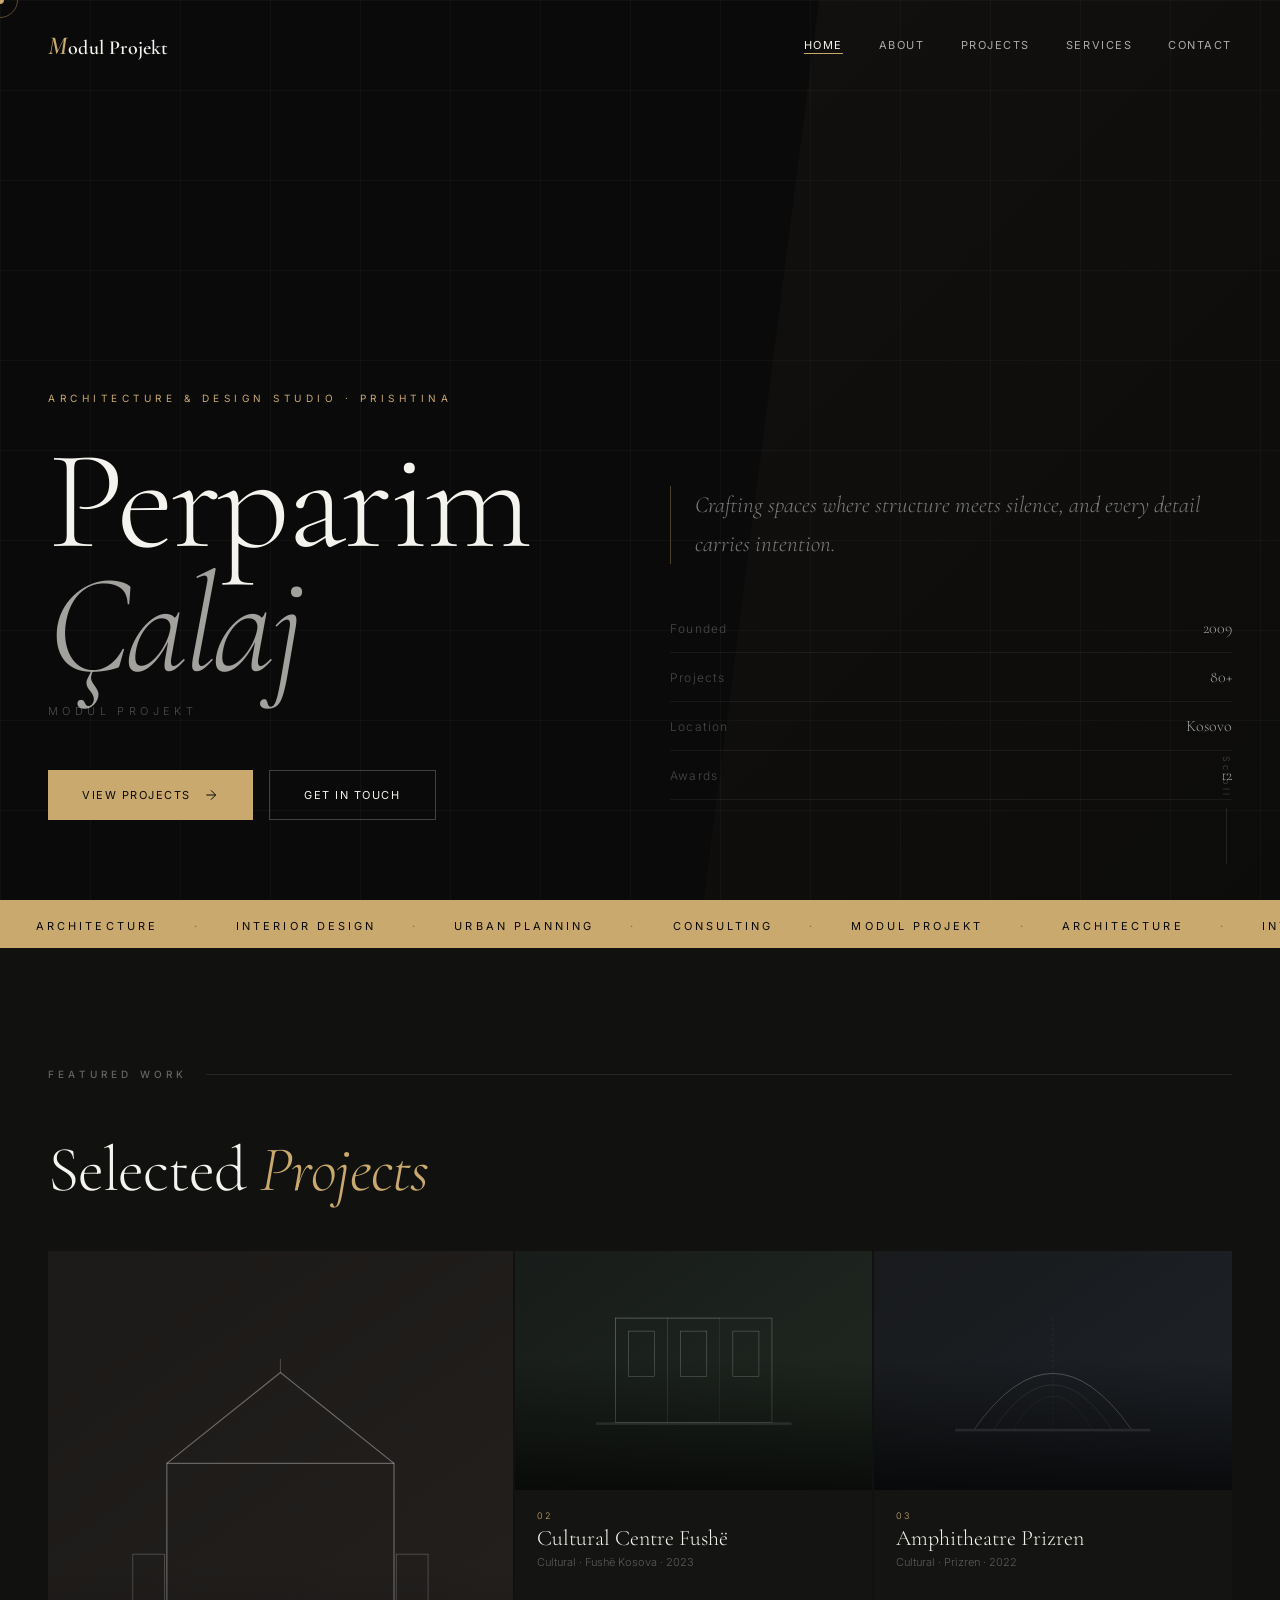
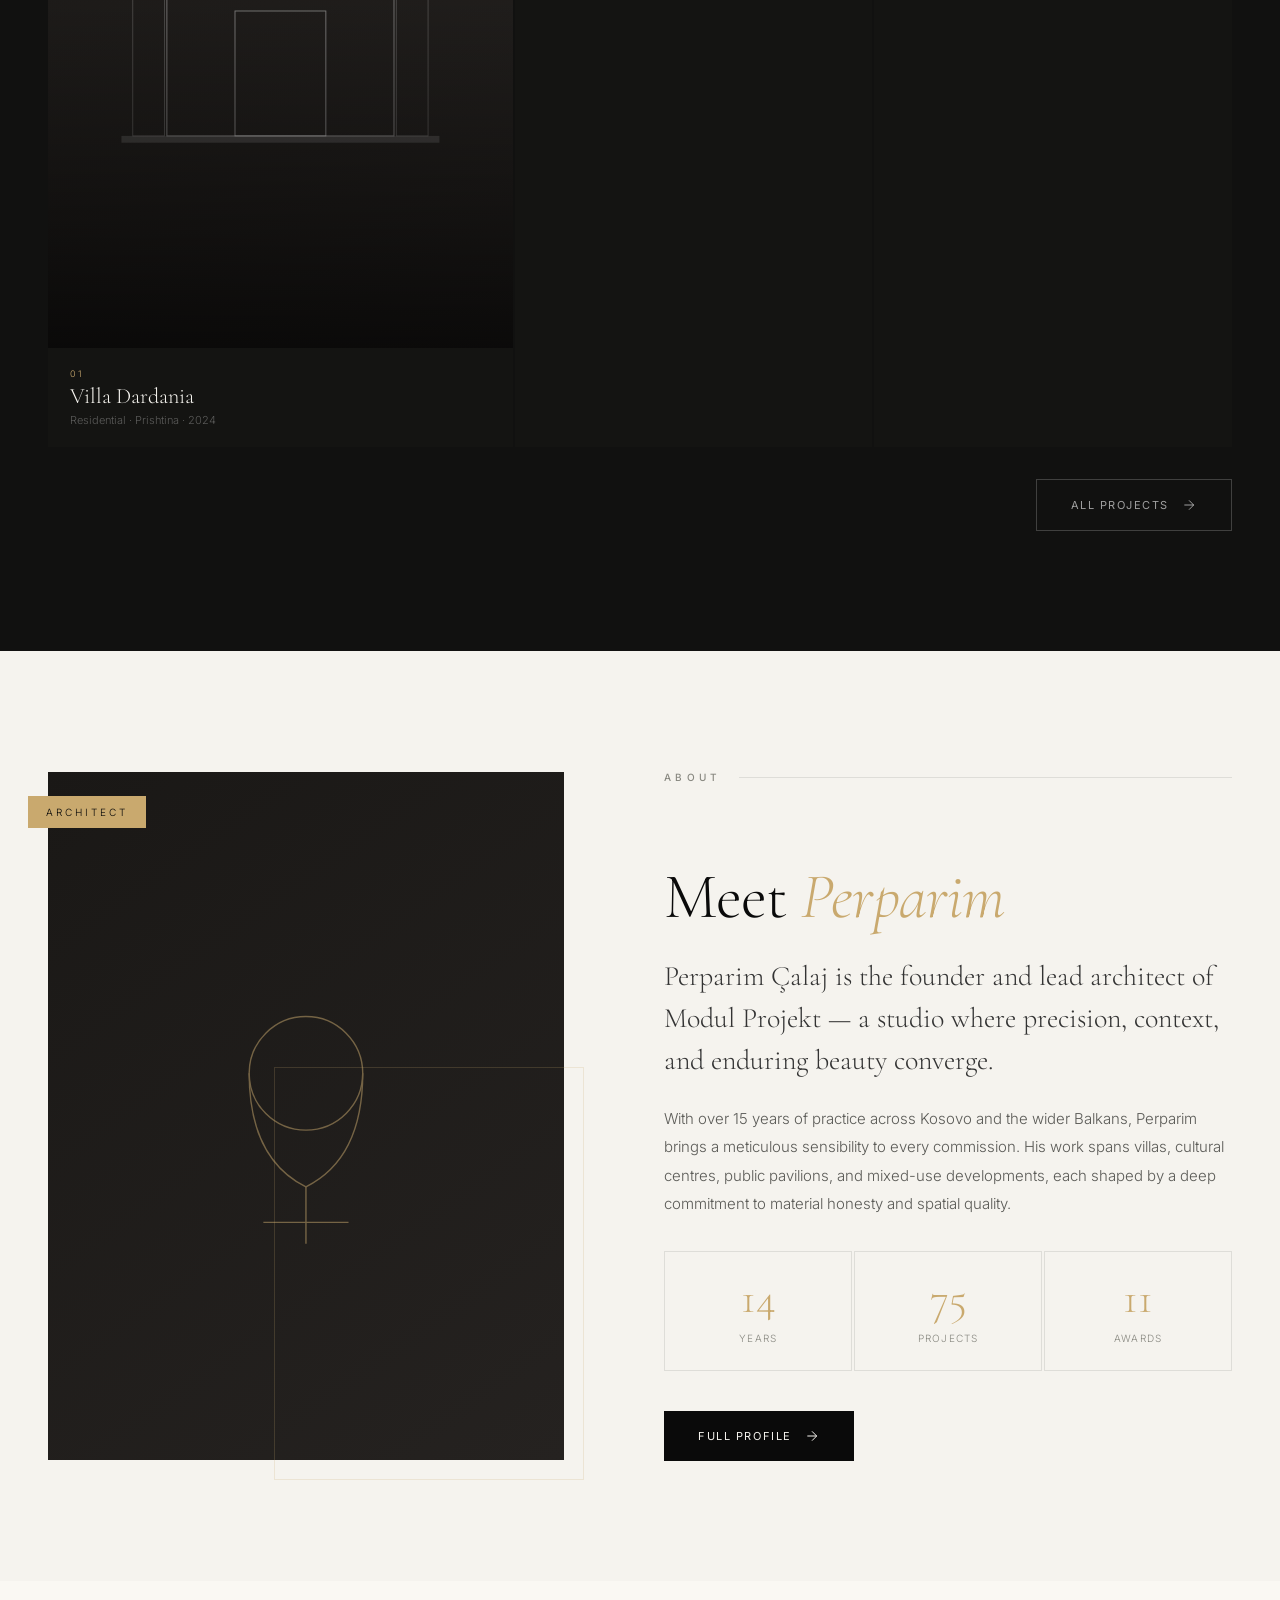
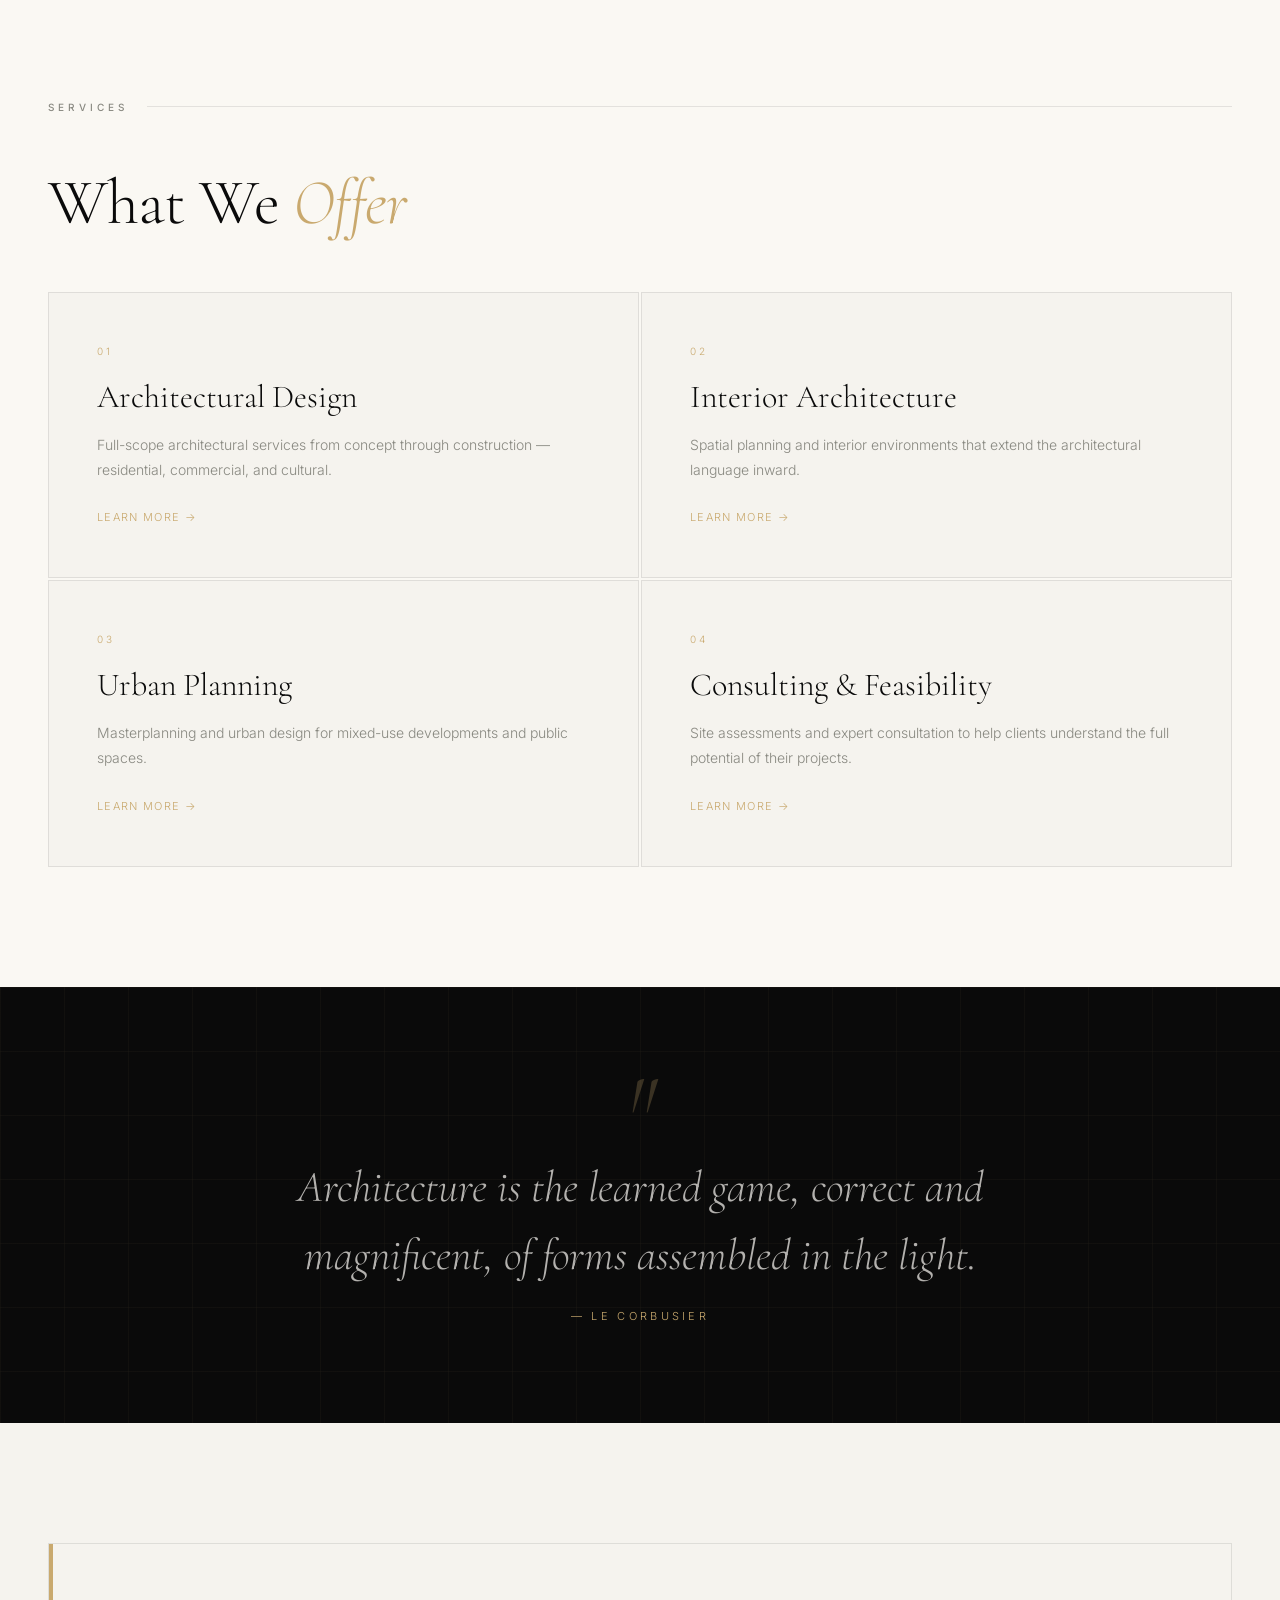
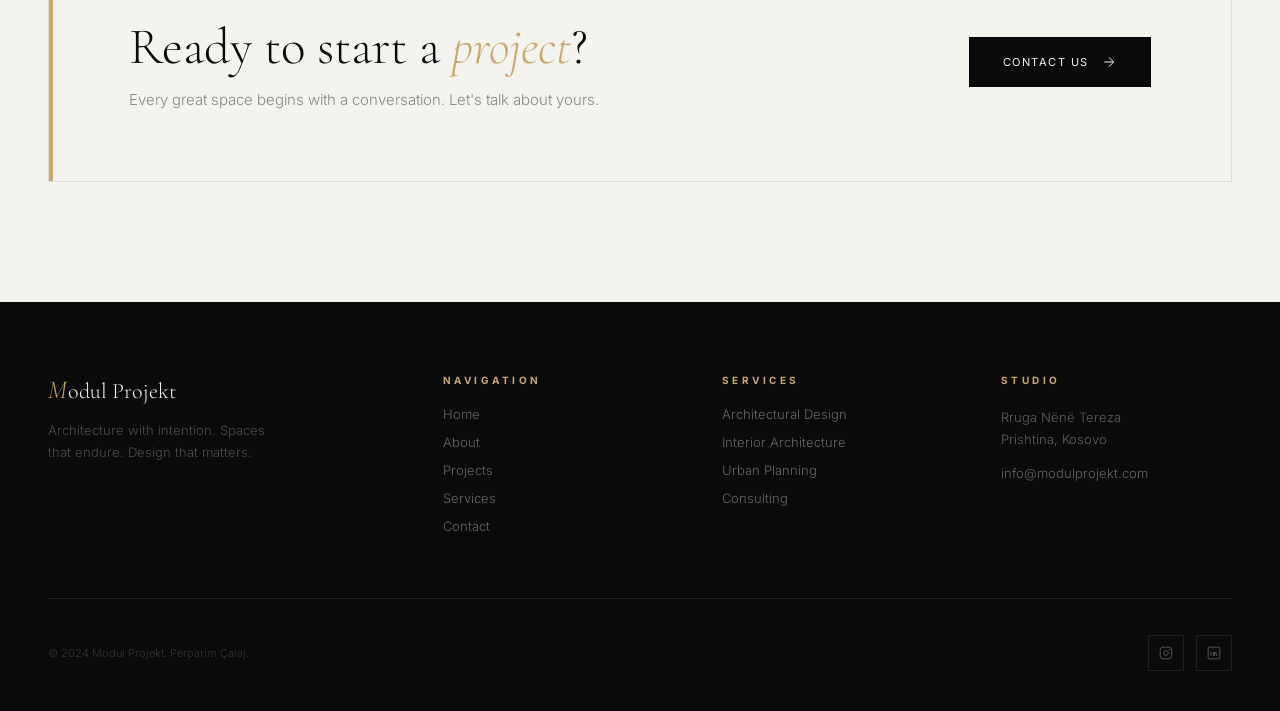
==== commit 7058d8b7: "Expand single landing page into full 5-page website Pages: Home, About, Projects, Services, Contact " ====
--- a/index.html
+++ b/index.html
@@ -1,9 +1,8 @@
 <!DOCTYPE html>
 <html lang="en">
 <head>
-  <meta charset="UTF-8" />
-  <meta name="viewport" content="width=device-width, initial-scale=1.0" />
-  <title>Perparim Çalaj — Modul Projekt</title>
+  <meta charset="UTF-8" /><meta name="viewport" content="width=device-width, initial-scale=1.0" />
+  <title>Modul Projekt — Perparim Çalaj, Architect</title>
   <link rel="preconnect" href="https://fonts.googleapis.com" />
   <link rel="preconnect" href="https://fonts.gstatic.com" crossorigin />
   <link href="https://fonts.googleapis.com/css2?family=Cormorant+Garamond:ital,wght@0,300;0,400;0,600;1,300;1,400&family=Inter:wght@300;400;500&display=swap" rel="stylesheet" />
@@ -11,474 +10,273 @@
 </head>
 <body>
 
-  <!-- Loader -->
-  <div class="loader" id="loader">
-    <div class="loader-line"></div>
-    <div class="loader-text">MODUL PROJEKT</div>
-  </div>
-
-  <!-- Cursor -->
-  <div class="cursor" id="cursor"></div>
-  <div class="cursor-follower" id="cursor-follower"></div>
-
-  <!-- Navigation -->
-  <nav class="nav" id="nav">
-    <a href="#hero" class="nav-logo">
-      <span class="logo-mark">M</span>
-      <span class="logo-full">odul Projekt</span>
-    </a>
-    <div class="nav-links">
-      <a href="#about" class="nav-link">About</a>
-      <a href="#projects" class="nav-link">Projects</a>
-      <a href="#philosophy" class="nav-link">Philosophy</a>
-      <a href="#contact" class="nav-link">Contact</a>
-    </div>
-    <button class="nav-toggle" id="nav-toggle" aria-label="Toggle menu">
-      <span></span><span></span>
-    </button>
-  </nav>
-
-  <!-- Mobile Menu -->
-  <div class="mobile-menu" id="mobile-menu">
-    <a href="#about" class="mobile-link">About</a>
-    <a href="#projects" class="mobile-link">Projects</a>
-    <a href="#philosophy" class="mobile-link">Philosophy</a>
-    <a href="#contact" class="mobile-link">Contact</a>
-  </div>
-
-  <!-- Hero -->
-  <section class="hero" id="hero">
-    <div class="hero-bg">
-      <div class="hero-grid"></div>
-    </div>
-    <div class="hero-content">
-      <div class="hero-eyebrow reveal-up">Architect &amp; Design Studio</div>
-      <h1 class="hero-name reveal-up delay-1">
-        <span class="name-line">Perparim</span>
-        <span class="name-line italic">Çalaj</span>
-      </h1>
-      <div class="hero-company reveal-up delay-2">Modul Projekt</div>
-      <p class="hero-tagline reveal-up delay-3">
-        Crafting spaces where structure meets silence,<br />
-        and every detail carries intention.
+<div class="loader" id="loader">
+  <div class="loader-bar"></div>
+  <div class="loader-label">Modul Projekt</div>
+</div>
+<div class="cursor" id="cursor"></div>
+<div class="cursor-ring" id="ring"></div>
+
+<nav class="nav dark" id="nav">
+  <a href="index.html" class="nav-logo"><span class="logo-m">M</span>odul Projekt</a>
+  <div class="nav-links">
+    <a href="index.html" class="nav-link active">Home</a>
+    <a href="about.html" class="nav-link">About</a>
+    <a href="projects.html" class="nav-link">Projects</a>
+    <a href="services.html" class="nav-link">Services</a>
+    <a href="contact.html" class="nav-link">Contact</a>
+  </div>
+  <button class="nav-toggle" id="nav-toggle" aria-label="Menu"><span></span><span></span></button>
+</nav>
+<div class="mobile-menu" id="mobile-menu">
+  <a href="index.html" class="mobile-link">Home</a>
+  <a href="about.html" class="mobile-link">About</a>
+  <a href="projects.html" class="mobile-link">Projects</a>
+  <a href="services.html" class="mobile-link">Services</a>
+  <a href="contact.html" class="mobile-link">Contact</a>
+</div>
+
+<!-- HERO -->
+<section class="home-hero">
+  <div class="hero-grid-bg"></div>
+  <div class="hero-diagonal"></div>
+  <div class="container home-hero-inner">
+    <div class="hero-left">
+      <span class="hero-eyebrow rv">Architecture &amp; Design Studio · Prishtina</span>
+      <h1 class="hero-name rv d1">Perparim<em>Çalaj</em></h1>
+      <div class="hero-company rv d2">Modul Projekt</div>
+      <div class="hero-actions rv d3">
+        <a href="projects.html" class="btn btn-primary"><span>View Projects</span><svg viewBox="0 0 24 24" fill="none" stroke="currentColor" stroke-width="1.5"><path d="M5 12h14M12 5l7 7-7 7"/></svg></a>
+        <a href="contact.html" class="btn btn-outline"><span>Get in Touch</span></a>
+      </div>
+    </div>
+    <div class="hero-right rv d2">
+      <p class="hero-tagline">Crafting spaces where structure meets silence, and every detail carries intention.</p>
+      <div class="hero-meta">
+        <div class="hero-meta-item"><span class="hero-meta-label">Founded</span><span class="hero-meta-value">2009</span></div>
+        <div class="hero-meta-item"><span class="hero-meta-label">Projects</span><span class="hero-meta-value">80+</span></div>
+        <div class="hero-meta-item"><span class="hero-meta-label">Location</span><span class="hero-meta-value">Kosovo</span></div>
+        <div class="hero-meta-item"><span class="hero-meta-label">Awards</span><span class="hero-meta-value">12</span></div>
+      </div>
+    </div>
+  </div>
+  <div class="hero-scroll-hint">
+    <span>Scroll</span>
+    <div class="scroll-bar"></div>
+  </div>
+</section>
+
+<!-- MARQUEE -->
+<div class="marquee-strip">
+  <div class="marquee-track">
+    <span>Architecture</span><span class="marquee-dot">·</span>
+    <span>Interior Design</span><span class="marquee-dot">·</span>
+    <span>Urban Planning</span><span class="marquee-dot">·</span>
+    <span>Consulting</span><span class="marquee-dot">·</span>
+    <span>Modul Projekt</span><span class="marquee-dot">·</span>
+    <span>Architecture</span><span class="marquee-dot">·</span>
+    <span>Interior Design</span><span class="marquee-dot">·</span>
+    <span>Urban Planning</span><span class="marquee-dot">·</span>
+    <span>Consulting</span><span class="marquee-dot">·</span>
+    <span>Modul Projekt</span><span class="marquee-dot">·</span>
+  </div>
+</div>
+
+<!-- FEATURED PROJECTS -->
+<section class="featured">
+  <div class="container">
+    <div class="section-label">
+      <span class="section-tag on-dark rv from-left">Featured Work</span>
+      <div class="section-rule on-dark"></div>
+    </div>
+    <h2 class="section-title on-dark rv">Selected <em>Projects</em></h2>
+  </div>
+  <div class="container" style="margin-top:0">
+    <div class="featured-grid" style="margin-top:48px">
+
+      <a href="projects.html" class="feat-card rv">
+        <div class="feat-visual">
+          <div class="feat-svg pc1">
+            <svg viewBox="0 0 360 480" fill="none"><rect x="40" y="360" width="280" height="6" fill="white" opacity=".15"/><rect x="80" y="120" width="200" height="240" stroke="white" stroke-width="1" fill="none" opacity=".35"/><path d="M80 120 L180 40 L280 120" stroke="white" stroke-width="1" fill="none" opacity=".35"/><rect x="140" y="250" width="80" height="110" stroke="white" stroke-width=".8" fill="none" opacity=".45"/><line x1="180" y1="40" x2="180" y2="28" stroke="white" stroke-width=".6" opacity=".3"/><rect x="50" y="200" width="28" height="160" stroke="white" stroke-width=".7" fill="none" opacity=".25"/><rect x="282" y="200" width="28" height="160" stroke="white" stroke-width=".7" fill="none" opacity=".25"/></svg>
+          </div>
+          <div class="feat-overlay"></div>
+          <div class="feat-hover-label">View Project →</div>
+        </div>
+        <div class="feat-info">
+          <span class="feat-num">01</span>
+          <div class="feat-title">Villa Dardania</div>
+          <div class="feat-sub">Residential · Prishtina · 2024</div>
+        </div>
+      </a>
+
+      <a href="projects.html" class="feat-card rv d1">
+        <div class="feat-visual">
+          <div class="feat-svg pc2">
+            <svg viewBox="0 0 360 280" fill="none"><rect x="30" y="220" width="300" height="4" fill="white" opacity=".15"/><rect x="60" y="60" width="240" height="160" stroke="white" stroke-width="1" fill="none" opacity=".3"/><rect x="60" y="60" width="80" height="160" stroke="white" stroke-width=".5" fill="none" opacity=".2"/><rect x="140" y="60" width="80" height="160" stroke="white" stroke-width=".5" fill="none" opacity=".2"/><rect x="80" y="80" width="40" height="70" stroke="white" stroke-width=".7" fill="none" opacity=".4"/><rect x="160" y="80" width="40" height="70" stroke="white" stroke-width=".7" fill="none" opacity=".4"/><rect x="240" y="80" width="40" height="70" stroke="white" stroke-width=".7" fill="none" opacity=".4"/></svg>
+          </div>
+          <div class="feat-overlay"></div>
+          <div class="feat-hover-label">View Project →</div>
+        </div>
+        <div class="feat-info">
+          <span class="feat-num">02</span>
+          <div class="feat-title">Cultural Centre Fushë</div>
+          <div class="feat-sub">Cultural · Fushë Kosova · 2023</div>
+        </div>
+      </a>
+
+      <a href="projects.html" class="feat-card rv d2">
+        <div class="feat-visual">
+          <div class="feat-svg pc5">
+            <svg viewBox="0 0 360 280" fill="none"><rect x="30" y="230" width="300" height="4" fill="white" opacity=".15"/><path d="M60 230 Q180 60 300 230" stroke="white" stroke-width="1" fill="none" opacity=".4"/><path d="M90 230 Q180 95 270 230" stroke="white" stroke-width=".6" fill="none" opacity=".25"/><path d="M120 230 Q180 130 240 230" stroke="white" stroke-width=".5" fill="none" opacity=".18"/><line x1="180" y1="60" x2="180" y2="230" stroke="white" stroke-width=".5" stroke-dasharray="4,4" opacity=".2"/></svg>
+          </div>
+          <div class="feat-overlay"></div>
+          <div class="feat-hover-label">View Project →</div>
+        </div>
+        <div class="feat-info">
+          <span class="feat-num">03</span>
+          <div class="feat-title">Amphitheatre Prizren</div>
+          <div class="feat-sub">Cultural · Prizren · 2022</div>
+        </div>
+      </a>
+
+    </div>
+    <div style="text-align:right;margin-top:32px">
+      <a href="projects.html" class="btn btn-outline" style="border-color:rgba(255,255,255,0.2);color:rgba(255,255,255,0.6)"><span>All Projects</span><svg viewBox="0 0 24 24" fill="none" stroke="currentColor" stroke-width="1.5"><path d="M5 12h14M12 5l7 7-7 7"/></svg></a>
+    </div>
+  </div>
+</section>
+
+<!-- ABOUT SNAPSHOT -->
+<section class="home-about">
+  <div class="container home-about-grid">
+    <div class="about-snap-img rv from-left">
+      <div class="snap-frame">
+        <svg viewBox="0 0 200 200" fill="none"><circle cx="100" cy="70" r="40" stroke="currentColor" stroke-width="1"/><path d="M60 70 Q60 130 100 150 Q140 130 140 70" stroke="currentColor" stroke-width="1" fill="none"/><line x1="100" y1="150" x2="100" y2="190" stroke="currentColor" stroke-width="1"/><line x1="70" y1="175" x2="130" y2="175" stroke="currentColor" stroke-width="1"/></svg>
+      </div>
+      <div class="snap-accent"></div>
+      <div class="snap-tag">Architect</div>
+    </div>
+    <div class="about-snap-text">
+      <div class="section-label"><span class="section-tag rv from-left">About</span><div class="section-rule"></div></div>
+      <h2 class="section-title rv">Meet <em>Perparim</em></h2>
+      <p class="snap-intro rv d1">
+        Perparim Çalaj is the founder and lead architect of Modul Projekt —
+        a studio where precision, context, and enduring beauty converge.
       </p>
-      <a href="#projects" class="hero-cta reveal-up delay-4">
-        <span>View Work</span>
-        <svg viewBox="0 0 24 24" fill="none" stroke="currentColor" stroke-width="1.5"><path d="M5 12h14M12 5l7 7-7 7"/></svg>
-      </a>
-    </div>
-    <div class="hero-scroll">
-      <span>Scroll</span>
-      <div class="scroll-line"></div>
-    </div>
-    <div class="hero-number">01</div>
-  </section>
-
-  <!-- About -->
-  <section class="about" id="about">
-    <div class="container">
-      <div class="section-header">
-        <span class="section-tag reveal-left">About</span>
-        <div class="section-line reveal-line"></div>
-      </div>
-      <div class="about-grid">
-        <div class="about-visual reveal-left">
-          <div class="about-img-wrap">
-            <div class="about-img-placeholder">
-              <div class="arch-icon">
-                <svg viewBox="0 0 200 200" fill="none" xmlns="http://www.w3.org/2000/svg">
-                  <rect x="20" y="160" width="160" height="4" fill="currentColor" opacity="0.3"/>
-                  <rect x="60" y="80" width="80" height="80" stroke="currentColor" stroke-width="1.5" fill="none"/>
-                  <path d="M60 80 L100 40 L140 80" stroke="currentColor" stroke-width="1.5" fill="none"/>
-                  <rect x="85" y="120" width="30" height="40" stroke="currentColor" stroke-width="1" fill="none"/>
-                  <line x1="100" y1="40" x2="100" y2="30" stroke="currentColor" stroke-width="1" opacity="0.5"/>
-                  <rect x="30" y="110" width="20" height="50" stroke="currentColor" stroke-width="1" fill="none" opacity="0.4"/>
-                  <rect x="150" y="110" width="20" height="50" stroke="currentColor" stroke-width="1" fill="none" opacity="0.4"/>
-                </svg>
-              </div>
-            </div>
-            <div class="about-img-border"></div>
-          </div>
-          <div class="about-stats">
-            <div class="stat reveal-up">
-              <span class="stat-num" data-count="15">0</span>
-              <span class="stat-label">Years of Practice</span>
-            </div>
-            <div class="stat reveal-up delay-1">
-              <span class="stat-num" data-count="80">0</span>
-              <span class="stat-label">Projects Completed</span>
-            </div>
-            <div class="stat reveal-up delay-2">
-              <span class="stat-num" data-count="12">0</span>
-              <span class="stat-label">Design Awards</span>
-            </div>
-          </div>
-        </div>
-        <div class="about-text">
-          <h2 class="section-title reveal-up">Architecture as<br /><em>Living Art</em></h2>
-          <p class="about-desc reveal-up delay-1">
-            Perparim Çalaj is the founder and lead architect of Modul Projekt,
-            a design studio rooted in the belief that architecture should feel inevitable —
-            as though no other form was possible.
-          </p>
-          <p class="about-desc reveal-up delay-2">
-            With a practice spanning residential, cultural, and commercial work,
-            Perparim brings a meticulous sensibility to every commission. Each project
-            begins with deep listening — to the site, the client, and the silent
-            requirements of light, material, and time.
-          </p>
-          <div class="about-credentials reveal-up delay-3">
-            <div class="credential">
-              <span class="credential-icon">◈</span>
-              <span>Master of Architecture — University of Prishtina</span>
-            </div>
-            <div class="credential">
-              <span class="credential-icon">◈</span>
-              <span>Licensed Architect — Kosovo Chamber of Architects</span>
-            </div>
-            <div class="credential">
-              <span class="credential-icon">◈</span>
-              <span>Founder, Modul Projekt Studio</span>
-            </div>
-          </div>
-        </div>
-      </div>
-    </div>
-  </section>
-
-  <!-- Projects -->
-  <section class="projects" id="projects">
-    <div class="container">
-      <div class="section-header">
-        <span class="section-tag reveal-left">Selected Work</span>
-        <div class="section-line reveal-line"></div>
-      </div>
-      <h2 class="section-title reveal-up">Recent <em>Projects</em></h2>
-    </div>
-    <div class="projects-grid">
-
-      <article class="project-card reveal-up" data-index="01">
-        <div class="project-visual">
-          <div class="project-placeholder p1">
-            <svg viewBox="0 0 400 280" fill="none" xmlns="http://www.w3.org/2000/svg">
-              <rect x="50" y="180" width="300" height="5" fill="white" opacity="0.2"/>
-              <rect x="100" y="80" width="200" height="100" stroke="white" stroke-width="1" fill="none" opacity="0.4"/>
-              <rect x="130" y="50" width="140" height="30" stroke="white" stroke-width="1" fill="none" opacity="0.3"/>
-              <rect x="150" y="130" width="40" height="50" stroke="white" stroke-width="1" fill="none" opacity="0.5"/>
-              <rect x="210" y="130" width="40" height="50" stroke="white" stroke-width="1" fill="none" opacity="0.5"/>
-              <line x1="200" y1="50" x2="200" y2="20" stroke="white" stroke-width="0.5" opacity="0.3"/>
-              <rect x="80" y="100" width="30" height="80" stroke="white" stroke-width="0.8" fill="none" opacity="0.3"/>
-              <rect x="290" y="100" width="30" height="80" stroke="white" stroke-width="0.8" fill="none" opacity="0.3"/>
-            </svg>
-          </div>
-          <div class="project-overlay">
-            <span class="project-view">View Project</span>
-          </div>
-        </div>
-        <div class="project-info">
-          <span class="project-num">01</span>
-          <h3 class="project-title">Villa Dardania</h3>
-          <p class="project-type">Residential · Prishtina, Kosovo · 2024</p>
-        </div>
-      </article>
-
-      <article class="project-card reveal-up delay-1" data-index="02">
-        <div class="project-visual">
-          <div class="project-placeholder p2">
-            <svg viewBox="0 0 400 280" fill="none" xmlns="http://www.w3.org/2000/svg">
-              <rect x="40" y="200" width="320" height="4" fill="white" opacity="0.2"/>
-              <rect x="80" y="60" width="240" height="140" stroke="white" stroke-width="1" fill="none" opacity="0.3"/>
-              <rect x="80" y="60" width="80" height="140" stroke="white" stroke-width="0.5" fill="none" opacity="0.2"/>
-              <rect x="160" y="60" width="80" height="140" stroke="white" stroke-width="0.5" fill="none" opacity="0.2"/>
-              <rect x="240" y="60" width="80" height="140" stroke="white" stroke-width="0.5" fill="none" opacity="0.2"/>
-              <rect x="100" y="80" width="40" height="60" stroke="white" stroke-width="0.8" fill="none" opacity="0.4"/>
-              <rect x="180" y="80" width="40" height="60" stroke="white" stroke-width="0.8" fill="none" opacity="0.4"/>
-              <rect x="260" y="80" width="40" height="60" stroke="white" stroke-width="0.8" fill="none" opacity="0.4"/>
-            </svg>
-          </div>
-          <div class="project-overlay">
-            <span class="project-view">View Project</span>
-          </div>
-        </div>
-        <div class="project-info">
-          <span class="project-num">02</span>
-          <h3 class="project-title">Cultural Centre Fushë</h3>
-          <p class="project-type">Cultural · Fushë Kosova · 2023</p>
-        </div>
-      </article>
-
-      <article class="project-card reveal-up delay-2" data-index="03">
-        <div class="project-visual">
-          <div class="project-placeholder p3">
-            <svg viewBox="0 0 400 280" fill="none" xmlns="http://www.w3.org/2000/svg">
-              <rect x="30" y="210" width="340" height="4" fill="white" opacity="0.2"/>
-              <polygon points="200,40 320,210 80,210" stroke="white" stroke-width="1" fill="none" opacity="0.35"/>
-              <line x1="200" y1="40" x2="200" y2="210" stroke="white" stroke-width="0.5" opacity="0.25"/>
-              <line x1="200" y1="100" x2="290" y2="210" stroke="white" stroke-width="0.5" opacity="0.2"/>
-              <line x1="200" y1="100" x2="110" y2="210" stroke="white" stroke-width="0.5" opacity="0.2"/>
-              <rect x="175" y="160" width="50" height="50" stroke="white" stroke-width="0.8" fill="none" opacity="0.4"/>
-            </svg>
-          </div>
-          <div class="project-overlay">
-            <span class="project-view">View Project</span>
-          </div>
-        </div>
-        <div class="project-info">
-          <span class="project-num">03</span>
-          <h3 class="project-title">Pavilion Brezovica</h3>
-          <p class="project-type">Commercial · Brezovica · 2023</p>
-        </div>
-      </article>
-
-      <article class="project-card reveal-up delay-1" data-index="04">
-        <div class="project-visual">
-          <div class="project-placeholder p4">
-            <svg viewBox="0 0 400 280" fill="none" xmlns="http://www.w3.org/2000/svg">
-              <rect x="60" y="190" width="280" height="5" fill="white" opacity="0.2"/>
-              <rect x="120" y="70" width="160" height="120" stroke="white" stroke-width="1" fill="none" opacity="0.4"/>
-              <rect x="140" y="90" width="50" height="100" stroke="white" stroke-width="0.8" fill="none" opacity="0.35"/>
-              <rect x="210" y="90" width="50" height="100" stroke="white" stroke-width="0.8" fill="none" opacity="0.35"/>
-              <line x1="120" y1="70" x2="100" y2="50" stroke="white" stroke-width="0.5" opacity="0.3"/>
-              <line x1="280" y1="70" x2="300" y2="50" stroke="white" stroke-width="0.5" opacity="0.3"/>
-              <rect x="100" y="40" width="200" height="10" stroke="white" stroke-width="0.5" fill="none" opacity="0.2"/>
-            </svg>
-          </div>
-          <div class="project-overlay">
-            <span class="project-view">View Project</span>
-          </div>
-        </div>
-        <div class="project-info">
-          <span class="project-num">04</span>
-          <h3 class="project-title">Office Tower Peja</h3>
-          <p class="project-type">Commercial · Peja, Kosovo · 2022</p>
-        </div>
-      </article>
-
-      <article class="project-card reveal-up delay-2" data-index="05">
-        <div class="project-visual">
-          <div class="project-placeholder p5">
-            <svg viewBox="0 0 400 280" fill="none" xmlns="http://www.w3.org/2000/svg">
-              <rect x="40" y="200" width="320" height="4" fill="white" opacity="0.2"/>
-              <path d="M80 200 Q200 60 320 200" stroke="white" stroke-width="1" fill="none" opacity="0.4"/>
-              <path d="M100 200 Q200 90 300 200" stroke="white" stroke-width="0.5" fill="none" opacity="0.25"/>
-              <path d="M120 200 Q200 120 280 200" stroke="white" stroke-width="0.5" fill="none" opacity="0.2"/>
-              <line x1="200" y1="60" x2="200" y2="200" stroke="white" stroke-width="0.5" stroke-dasharray="4,4" opacity="0.3"/>
-            </svg>
-          </div>
-          <div class="project-overlay">
-            <span class="project-view">View Project</span>
-          </div>
-        </div>
-        <div class="project-info">
-          <span class="project-num">05</span>
-          <h3 class="project-title">Amphitheatre Prizren</h3>
-          <p class="project-type">Cultural · Prizren, Kosovo · 2022</p>
-        </div>
-      </article>
-
-      <article class="project-card reveal-up delay-3" data-index="06">
-        <div class="project-visual">
-          <div class="project-placeholder p6">
-            <svg viewBox="0 0 400 280" fill="none" xmlns="http://www.w3.org/2000/svg">
-              <rect x="50" y="195" width="300" height="5" fill="white" opacity="0.2"/>
-              <rect x="90" y="100" width="220" height="95" stroke="white" stroke-width="1" fill="none" opacity="0.3"/>
-              <rect x="90" y="70" width="220" height="30" stroke="white" stroke-width="0.8" fill="none" opacity="0.3"/>
-              <rect x="90" y="50" width="220" height="20" stroke="white" stroke-width="0.5" fill="none" opacity="0.2"/>
-              <line x1="130" y1="100" x2="130" y2="195" stroke="white" stroke-width="0.5" opacity="0.2"/>
-              <line x1="200" y1="100" x2="200" y2="195" stroke="white" stroke-width="0.5" opacity="0.2"/>
-              <line x1="270" y1="100" x2="270" y2="195" stroke="white" stroke-width="0.5" opacity="0.2"/>
-              <rect x="170" y="140" width="60" height="55" stroke="white" stroke-width="0.8" fill="none" opacity="0.4"/>
-            </svg>
-          </div>
-          <div class="project-overlay">
-            <span class="project-view">View Project</span>
-          </div>
-        </div>
-        <div class="project-info">
-          <span class="project-num">06</span>
-          <h3 class="project-title">Residential Complex Gjakova</h3>
-          <p class="project-type">Residential · Gjakova, Kosovo · 2021</p>
-        </div>
-      </article>
-
-    </div>
-  </section>
-
-  <!-- Philosophy -->
-  <section class="philosophy" id="philosophy">
-    <div class="philosophy-bg">
-      <div class="philosophy-grid"></div>
-    </div>
-    <div class="container">
-      <div class="section-header">
-        <span class="section-tag reveal-left light">Philosophy</span>
-        <div class="section-line reveal-line light"></div>
-      </div>
-      <div class="philosophy-content">
-        <blockquote class="philosophy-quote reveal-up">
-          "Architecture is the learned game, correct and magnificent,
-          of forms assembled in the light."
-          <cite>— Le Corbusier</cite>
-        </blockquote>
-        <div class="philosophy-pillars">
-          <div class="pillar reveal-up">
-            <div class="pillar-icon">
-              <svg viewBox="0 0 60 60" fill="none"><circle cx="30" cy="30" r="20" stroke="currentColor" stroke-width="1"/><path d="M30 10 L30 50 M10 30 L50 30" stroke="currentColor" stroke-width="0.8" opacity="0.5"/></svg>
-            </div>
-            <h3 class="pillar-title">Context</h3>
-            <p class="pillar-desc">Every building is a response to its place — geography, culture, and the human stories that surround it.</p>
-          </div>
-          <div class="pillar reveal-up delay-1">
-            <div class="pillar-icon">
-              <svg viewBox="0 0 60 60" fill="none"><rect x="10" y="10" width="40" height="40" stroke="currentColor" stroke-width="1"/><rect x="20" y="20" width="20" height="20" stroke="currentColor" stroke-width="0.8" opacity="0.5"/><rect x="25" y="25" width="10" height="10" fill="currentColor" opacity="0.3"/></svg>
-            </div>
-            <h3 class="pillar-title">Precision</h3>
-            <p class="pillar-desc">Details are not decoration — they are the language through which a building speaks its truth.</p>
-          </div>
-          <div class="pillar reveal-up delay-2">
-            <div class="pillar-icon">
-              <svg viewBox="0 0 60 60" fill="none"><path d="M10 50 L30 10 L50 50 Z" stroke="currentColor" stroke-width="1" fill="none"/><line x1="30" y1="10" x2="30" y2="50" stroke="currentColor" stroke-width="0.8" opacity="0.5"/></svg>
-            </div>
-            <h3 class="pillar-title">Endurance</h3>
-            <p class="pillar-desc">We design for decades, not trends — buildings that age with dignity and deepen with time.</p>
-          </div>
-        </div>
-      </div>
-    </div>
-  </section>
-
-  <!-- Services -->
-  <section class="services" id="services">
-    <div class="container">
-      <div class="section-header">
-        <span class="section-tag reveal-left">Services</span>
-        <div class="section-line reveal-line"></div>
-      </div>
-      <h2 class="section-title reveal-up">What We <em>Offer</em></h2>
-      <div class="services-list">
-        <div class="service-item reveal-up">
-          <span class="service-num">01</span>
-          <div class="service-body">
-            <h3 class="service-title">Architectural Design</h3>
-            <p class="service-desc">Full-scope architectural services from concept through construction, covering residential, commercial, and cultural typologies.</p>
-          </div>
-          <div class="service-arrow">→</div>
-        </div>
-        <div class="service-item reveal-up delay-1">
-          <span class="service-num">02</span>
-          <div class="service-body">
-            <h3 class="service-title">Interior Architecture</h3>
-            <p class="service-desc">Spatial planning and interior environments that extend the architectural language inward, creating coherent and considered spaces.</p>
-          </div>
-          <div class="service-arrow">→</div>
-        </div>
-        <div class="service-item reveal-up delay-2">
-          <span class="service-num">03</span>
-          <div class="service-body">
-            <h3 class="service-title">Urban Planning</h3>
-            <p class="service-desc">Masterplanning and urban design for mixed-use developments, public spaces, and neighbourhood revitalisation.</p>
-          </div>
-          <div class="service-arrow">→</div>
-        </div>
-        <div class="service-item reveal-up delay-3">
-          <span class="service-num">04</span>
-          <div class="service-body">
-            <h3 class="service-title">Consulting &amp; Feasibility</h3>
-            <p class="service-desc">Site assessments, feasibility studies, and expert consultation to help clients understand the full potential of their projects.</p>
-          </div>
-          <div class="service-arrow">→</div>
-        </div>
-      </div>
-    </div>
-  </section>
-
-  <!-- Contact -->
-  <section class="contact" id="contact">
-    <div class="container">
-      <div class="section-header">
-        <span class="section-tag reveal-left">Contact</span>
-        <div class="section-line reveal-line"></div>
-      </div>
-      <div class="contact-grid">
-        <div class="contact-left">
-          <h2 class="section-title reveal-up">Start a <em>Conversation</em></h2>
-          <p class="contact-intro reveal-up delay-1">
-            Whether you have a project in mind or simply wish to discuss ideas,
-            Perparim welcomes every conversation. Great architecture begins with dialogue.
-          </p>
-          <div class="contact-details reveal-up delay-2">
-            <div class="contact-item">
-              <span class="contact-label">Studio</span>
-              <span class="contact-value">Rruga Nënë Tereza, Prishtina, Kosovo</span>
-            </div>
-            <div class="contact-item">
-              <span class="contact-label">Email</span>
-              <a href="mailto:info@modulprojekt.com" class="contact-value contact-link">info@modulprojekt.com</a>
-            </div>
-            <div class="contact-item">
-              <span class="contact-label">Phone</span>
-              <a href="tel:+38344000000" class="contact-value contact-link">+383 44 000 000</a>
-            </div>
-          </div>
-        </div>
-        <form class="contact-form reveal-up delay-2" id="contact-form">
-          <div class="form-group">
-            <input type="text" id="name" name="name" class="form-input" placeholder=" " required />
-            <label for="name" class="form-label">Your Name</label>
-          </div>
-          <div class="form-group">
-            <input type="email" id="email" name="email" class="form-input" placeholder=" " required />
-            <label for="email" class="form-label">Email Address</label>
-          </div>
-          <div class="form-group">
-            <input type="text" id="project" name="project" class="form-input" placeholder=" " />
-            <label for="project" class="form-label">Project Type</label>
-          </div>
-          <div class="form-group">
-            <textarea id="message" name="message" class="form-input form-textarea" placeholder=" " rows="4" required></textarea>
-            <label for="message" class="form-label">Message</label>
-          </div>
-          <button type="submit" class="form-submit">
-            <span>Send Message</span>
-            <svg viewBox="0 0 24 24" fill="none" stroke="currentColor" stroke-width="1.5"><path d="M5 12h14M12 5l7 7-7 7"/></svg>
-          </button>
-        </form>
-      </div>
-    </div>
-  </section>
-
-  <!-- Footer -->
-  <footer class="footer">
-    <div class="container">
-      <div class="footer-grid">
-        <div class="footer-brand">
-          <div class="footer-logo">
-            <span class="logo-mark">M</span><span>odul Projekt</span>
-          </div>
-          <p class="footer-tagline">Architecture with intention.</p>
-        </div>
-        <div class="footer-links">
-          <a href="#about">About</a>
-          <a href="#projects">Projects</a>
-          <a href="#philosophy">Philosophy</a>
-          <a href="#contact">Contact</a>
-        </div>
-        <div class="footer-social">
-          <a href="#" class="social-link" aria-label="Instagram">
-            <svg viewBox="0 0 24 24" fill="none" stroke="currentColor" stroke-width="1.5"><rect x="2" y="2" width="20" height="20" rx="5"/><circle cx="12" cy="12" r="4"/><circle cx="17.5" cy="6.5" r="0.5" fill="currentColor"/></svg>
-          </a>
-          <a href="#" class="social-link" aria-label="LinkedIn">
-            <svg viewBox="0 0 24 24" fill="none" stroke="currentColor" stroke-width="1.5"><rect x="2" y="2" width="20" height="20" rx="2"/><path d="M7 10v7M7 7v.01M12 17v-4a2 2 0 0 1 4 0v4M12 10v7"/></svg>
-          </a>
-        </div>
-      </div>
-      <div class="footer-bottom">
-        <span>© 2024 Modul Projekt. Perparim Çalaj.</span>
-        <span>All rights reserved.</span>
-      </div>
-    </div>
-  </footer>
-
-  <script src="script.js"></script>
+      <p class="snap-body rv d2">
+        With over 15 years of practice across Kosovo and the wider Balkans,
+        Perparim brings a meticulous sensibility to every commission.
+        His work spans villas, cultural centres, public pavilions, and
+        mixed-use developments, each shaped by a deep commitment to material
+        honesty and spatial quality.
+      </p>
+      <div class="snap-stats rv d3">
+        <div class="snap-stat"><span class="snap-stat-n" data-count="15">0</span><span class="snap-stat-l">Years</span></div>
+        <div class="snap-stat"><span class="snap-stat-n" data-count="80">0</span><span class="snap-stat-l">Projects</span></div>
+        <div class="snap-stat"><span class="snap-stat-n" data-count="12">0</span><span class="snap-stat-l">Awards</span></div>
+      </div>
+      <div class="rv d4"><a href="about.html" class="btn btn-dark" style="margin-top:16px"><span>Full Profile</span><svg viewBox="0 0 24 24" fill="none" stroke="currentColor" stroke-width="1.5"><path d="M5 12h14M12 5l7 7-7 7"/></svg></a></div>
+    </div>
+  </div>
+</section>
+
+<!-- SERVICES -->
+<section class="home-services">
+  <div class="container">
+    <div class="section-label"><span class="section-tag rv from-left">Services</span><div class="section-rule"></div></div>
+    <h2 class="section-title rv">What We <em>Offer</em></h2>
+    <div class="home-services-grid" style="margin-top:56px">
+      <div class="svc-card rv">
+        <span class="svc-card-num">01</span>
+        <h3 class="svc-card-title">Architectural Design</h3>
+        <p class="svc-card-desc">Full-scope architectural services from concept through construction — residential, commercial, and cultural.</p>
+        <a href="services.html" class="svc-card-link">Learn more →</a>
+      </div>
+      <div class="svc-card rv d1">
+        <span class="svc-card-num">02</span>
+        <h3 class="svc-card-title">Interior Architecture</h3>
+        <p class="svc-card-desc">Spatial planning and interior environments that extend the architectural language inward.</p>
+        <a href="services.html" class="svc-card-link">Learn more →</a>
+      </div>
+      <div class="svc-card rv d2">
+        <span class="svc-card-num">03</span>
+        <h3 class="svc-card-title">Urban Planning</h3>
+        <p class="svc-card-desc">Masterplanning and urban design for mixed-use developments and public spaces.</p>
+        <a href="services.html" class="svc-card-link">Learn more →</a>
+      </div>
+      <div class="svc-card rv d3">
+        <span class="svc-card-num">04</span>
+        <h3 class="svc-card-title">Consulting &amp; Feasibility</h3>
+        <p class="svc-card-desc">Site assessments and expert consultation to help clients understand the full potential of their projects.</p>
+        <a href="services.html" class="svc-card-link">Learn more →</a>
+      </div>
+    </div>
+  </div>
+</section>
+
+<!-- PHILOSOPHY STRIP -->
+<section class="philosophy-strip">
+  <div class="philosophy-strip-grid"></div>
+  <div class="container" style="position:relative">
+    <blockquote class="strip-quote rv">
+      Architecture is the learned game, correct and magnificent, of forms assembled in the light.
+    </blockquote>
+    <div class="strip-cite rv d1">— Le Corbusier</div>
+  </div>
+</section>
+
+<!-- CTA -->
+<section class="cta-strip">
+  <div class="container">
+    <div class="cta-strip-inner rv">
+      <div class="cta-text">
+        <h2>Ready to start a <em>project</em>?</h2>
+        <p>Every great space begins with a conversation. Let's talk about yours.</p>
+      </div>
+      <a href="contact.html" class="btn btn-dark"><span>Contact Us</span><svg viewBox="0 0 24 24" fill="none" stroke="currentColor" stroke-width="1.5"><path d="M5 12h14M12 5l7 7-7 7"/></svg></a>
+    </div>
+  </div>
+</section>
+
+<!-- FOOTER -->
+<footer class="footer">
+  <div class="container">
+    <div class="footer-top">
+      <div class="footer-brand">
+        <div class="footer-logo"><span class="logo-m">M</span>odul Projekt</div>
+        <p class="footer-tagline">Architecture with intention. Spaces that endure. Design that matters.</p>
+      </div>
+      <div class="footer-col">
+        <h4>Navigation</h4>
+        <a href="index.html">Home</a>
+        <a href="about.html">About</a>
+        <a href="projects.html">Projects</a>
+        <a href="services.html">Services</a>
+        <a href="contact.html">Contact</a>
+      </div>
+      <div class="footer-col">
+        <h4>Services</h4>
+        <a href="services.html">Architectural Design</a>
+        <a href="services.html">Interior Architecture</a>
+        <a href="services.html">Urban Planning</a>
+        <a href="services.html">Consulting</a>
+      </div>
+      <div class="footer-col">
+        <h4>Studio</h4>
+        <p>Rruga Nënë Tereza<br />Prishtina, Kosovo</p>
+        <p style="margin-top:12px"><a href="mailto:info@modulprojekt.com" style="color:rgba(255,255,255,0.38);transition:color .3s" onmouseover="this.style.color='var(--gold)'" onmouseout="this.style.color='rgba(255,255,255,0.38)'">info@modulprojekt.com</a></p>
+      </div>
+    </div>
+    <div class="footer-bottom">
+      <span>© 2024 Modul Projekt. Perparim Çalaj.</span>
+      <div class="footer-social">
+        <a href="#" class="fsoc" aria-label="Instagram"><svg viewBox="0 0 24 24" fill="none" stroke="currentColor" stroke-width="1.5"><rect x="2" y="2" width="20" height="20" rx="5"/><circle cx="12" cy="12" r="4"/><circle cx="17.5" cy="6.5" r=".5" fill="currentColor"/></svg></a>
+        <a href="#" class="fsoc" aria-label="LinkedIn"><svg viewBox="0 0 24 24" fill="none" stroke="currentColor" stroke-width="1.5"><rect x="2" y="2" width="20" height="20" rx="2"/><path d="M7 10v7M7 7v.01M12 17v-4a2 2 0 0 1 4 0v4M12 10v7"/></svg></a>
+      </div>
+    </div>
+  </div>
+</footer>
+
+<script src="script.js"></script>
 </body>
 </html>
--- a/style.css
+++ b/style.css
@@ -2,22 +2,20 @@
 *, *::before, *::after { box-sizing: border-box; margin: 0; padding: 0; }
 
 :root {
-  --black:    #0a0a0a;
+  --black:     #0a0a0a;
+  --dark:      #111110;
   --off-white: #f5f3ee;
-  --sand:     #e8e0d0;
-  --gold:     #c9a96e;
-  --muted:    #888880;
+  --sand:      #e8e0d0;
+  --gold:      #c9a96e;
+  --muted:     #888880;
+  --border:    rgba(0,0,0,0.09);
+  --border-light: rgba(255,255,255,0.09);
   --font-serif: 'Cormorant Garamond', Georgia, serif;
   --font-sans:  'Inter', system-ui, sans-serif;
   --ease: cubic-bezier(0.16, 1, 0.3, 1);
-  --ease-in: cubic-bezier(0.4, 0, 1, 1);
-}
-
-html {
-  scroll-behavior: smooth;
-  font-size: 16px;
-  overflow-x: hidden;
-}
+}
+
+html { scroll-behavior: smooth; font-size: 16px; overflow-x: hidden; }
 
 body {
   background: var(--off-white);
@@ -26,951 +24,468 @@
   font-weight: 300;
   overflow-x: hidden;
   cursor: none;
-}
+  animation: page-in 0.5s var(--ease) both;
+}
+@keyframes page-in { from { opacity: 0; transform: translateY(8px); } to { opacity: 1; transform: none; } }
+body.page-exit { opacity: 0; transform: translateY(-8px); transition: opacity 0.3s, transform 0.3s; }
 
 a { text-decoration: none; color: inherit; }
 img, svg { display: block; }
 
-.container {
-  max-width: 1280px;
-  margin: 0 auto;
-  padding: 0 40px;
-}
-
-/* ─── Loader ───────────────────────────────────────────────────── */
+.container { max-width: 1280px; margin: 0 auto; padding: 0 48px; }
+
+/* ─── Loader ────────────────────────────────────────────────────── */
 .loader {
-  position: fixed;
-  inset: 0;
-  z-index: 9999;
+  position: fixed; inset: 0; z-index: 9999;
   background: var(--black);
-  display: flex;
-  flex-direction: column;
-  align-items: center;
-  justify-content: center;
-  gap: 24px;
-  transition: opacity 0.8s var(--ease), visibility 0.8s;
+  display: flex; flex-direction: column; align-items: center; justify-content: center; gap: 24px;
+  transition: opacity 0.7s var(--ease), visibility 0.7s;
 }
 .loader.hidden { opacity: 0; visibility: hidden; }
-
-.loader-line {
-  width: 200px;
-  height: 1px;
-  background: rgba(255,255,255,0.15);
-  position: relative;
-  overflow: hidden;
-}
-.loader-line::after {
-  content: '';
-  position: absolute;
-  left: -100%;
-  top: 0;
-  width: 100%;
-  height: 100%;
-  background: var(--gold);
-  animation: load-line 1.8s var(--ease) forwards;
-}
-@keyframes load-line {
-  to { left: 100%; }
-}
-
-.loader-text {
-  font-family: var(--font-sans);
-  font-size: 11px;
-  letter-spacing: 0.3em;
-  color: rgba(255,255,255,0.5);
-  font-weight: 400;
-}
-
-/* ─── Custom Cursor ────────────────────────────────────────────── */
+.loader-bar { width: 180px; height: 1px; background: rgba(255,255,255,0.1); position: relative; overflow: hidden; }
+.loader-bar::after {
+  content: ''; position: absolute; left: -100%; top: 0; width: 100%; height: 100%;
+  background: var(--gold); animation: load-sweep 1.6s var(--ease) forwards;
+}
+@keyframes load-sweep { to { left: 100%; } }
+.loader-label { font-size: 10px; letter-spacing: 0.45em; color: rgba(255,255,255,0.35); font-weight: 400; }
+
+/* ─── Cursor ────────────────────────────────────────────────────── */
 .cursor {
-  position: fixed;
-  width: 8px;
-  height: 8px;
-  background: var(--gold);
-  border-radius: 50%;
-  pointer-events: none;
-  z-index: 9998;
-  transform: translate(-50%, -50%);
-  transition: width 0.3s, height 0.3s, background 0.3s;
-}
-.cursor-follower {
-  position: fixed;
-  width: 36px;
-  height: 36px;
-  border: 1px solid rgba(201, 169, 110, 0.5);
-  border-radius: 50%;
-  pointer-events: none;
-  z-index: 9997;
-  transform: translate(-50%, -50%);
+  position: fixed; width: 8px; height: 8px; background: var(--gold); border-radius: 50%;
+  pointer-events: none; z-index: 9998; transform: translate(-50%,-50%);
+  transition: width 0.25s, height 0.25s;
+}
+.cursor-ring {
+  position: fixed; width: 36px; height: 36px;
+  border: 1px solid rgba(201,169,110,0.4); border-radius: 50%;
+  pointer-events: none; z-index: 9997; transform: translate(-50%,-50%);
   transition: width 0.4s var(--ease), height 0.4s var(--ease), border-color 0.3s;
 }
-.cursor.expand { width: 16px; height: 16px; }
-.cursor-follower.expand { width: 60px; height: 60px; border-color: var(--gold); }
-
-/* ─── Navigation ───────────────────────────────────────────────── */
+.cursor.hover { width: 14px; height: 14px; }
+.cursor-ring.hover { width: 54px; height: 54px; border-color: var(--gold); }
+
+/* ─── Navigation ────────────────────────────────────────────────── */
 .nav {
-  position: fixed;
-  top: 0;
-  left: 0;
-  right: 0;
-  z-index: 1000;
-  display: flex;
-  align-items: center;
-  justify-content: space-between;
-  padding: 28px 40px;
-  transition: padding 0.4s var(--ease), background 0.4s, backdrop-filter 0.4s;
+  position: fixed; top: 0; left: 0; right: 0; z-index: 1000;
+  display: flex; align-items: center; justify-content: space-between;
+  padding: 30px 48px;
+  transition: padding 0.4s var(--ease), background 0.4s, backdrop-filter 0.4s, border-color 0.4s;
+  border-bottom: 1px solid transparent;
 }
 .nav.scrolled {
-  padding: 18px 40px;
-  background: rgba(245, 243, 238, 0.92);
-  backdrop-filter: blur(12px);
-  -webkit-backdrop-filter: blur(12px);
-  border-bottom: 1px solid rgba(0,0,0,0.06);
-}
+  padding: 18px 48px;
+  background: rgba(245,243,238,0.94);
+  backdrop-filter: blur(16px); -webkit-backdrop-filter: blur(16px);
+  border-color: var(--border);
+}
+.nav.dark { color: var(--off-white); }
+.nav.dark .nav-link { color: rgba(255,255,255,0.65); }
+.nav.dark .nav-link:hover, .nav.dark .nav-link.active { color: var(--off-white); }
+.nav.dark .nav-logo { color: var(--off-white); }
+.nav.dark.scrolled { background: rgba(10,10,10,0.94); }
 
 .nav-logo {
-  font-family: var(--font-serif);
-  font-size: 22px;
-  font-weight: 600;
-  letter-spacing: 0.02em;
-  display: flex;
-  align-items: baseline;
-  gap: 1px;
-  color: var(--black);
-}
-.logo-mark {
-  font-size: 28px;
-  color: var(--gold);
-  font-style: italic;
-}
-
-.nav-links {
-  display: flex;
-  gap: 40px;
-  align-items: center;
-}
+  font-family: var(--font-serif); font-size: 20px; font-weight: 600;
+  letter-spacing: 0.01em; display: flex; align-items: baseline; gap: 1px;
+}
+.logo-m { font-size: 26px; color: var(--gold); font-style: italic; }
+
+.nav-links { display: flex; gap: 36px; align-items: center; }
 .nav-link {
-  font-size: 12px;
-  letter-spacing: 0.12em;
-  text-transform: uppercase;
-  font-weight: 400;
-  color: var(--black);
-  position: relative;
-  padding-bottom: 2px;
+  font-size: 11px; letter-spacing: 0.14em; text-transform: uppercase;
+  font-weight: 400; color: var(--black); position: relative; padding-bottom: 2px;
+  transition: color 0.3s;
 }
 .nav-link::after {
-  content: '';
-  position: absolute;
-  bottom: 0;
-  left: 0;
-  width: 0;
-  height: 1px;
-  background: var(--gold);
-  transition: width 0.3s var(--ease);
-}
-.nav-link:hover::after { width: 100%; }
-
-.nav-toggle {
-  display: none;
-  flex-direction: column;
-  gap: 6px;
-  background: none;
-  border: none;
-  cursor: pointer;
-  padding: 4px;
-}
-.nav-toggle span {
-  display: block;
-  width: 24px;
-  height: 1px;
-  background: var(--black);
-  transition: transform 0.3s var(--ease), opacity 0.3s;
-}
-
-/* Mobile Menu */
+  content: ''; position: absolute; bottom: 0; left: 0; width: 0; height: 1px;
+  background: var(--gold); transition: width 0.3s var(--ease);
+}
+.nav-link:hover::after, .nav-link.active::after { width: 100%; }
+.nav-link.active { color: var(--gold); }
+
+.nav-toggle { display: none; flex-direction: column; gap: 5px; background: none; border: none; cursor: none; padding: 4px; color: inherit; }
+.nav-toggle span { display: block; width: 22px; height: 1px; background: currentColor; transition: transform 0.3s var(--ease), opacity 0.3s; }
+
 .mobile-menu {
-  position: fixed;
-  inset: 0;
-  z-index: 999;
-  background: var(--black);
-  display: flex;
-  flex-direction: column;
-  align-items: center;
-  justify-content: center;
-  gap: 36px;
-  opacity: 0;
-  pointer-events: none;
-  transition: opacity 0.4s var(--ease);
+  position: fixed; inset: 0; z-index: 999;
+  background: var(--black); display: flex; flex-direction: column;
+  align-items: center; justify-content: center; gap: 32px;
+  opacity: 0; pointer-events: none; transition: opacity 0.4s var(--ease);
 }
 .mobile-menu.open { opacity: 1; pointer-events: all; }
-.mobile-link {
-  font-family: var(--font-serif);
-  font-size: 48px;
-  color: var(--off-white);
-  font-weight: 300;
-  letter-spacing: 0.02em;
-  transition: color 0.3s;
-}
+.mobile-link { font-family: var(--font-serif); font-size: 44px; color: var(--off-white); font-weight: 300; transition: color 0.3s; }
 .mobile-link:hover { color: var(--gold); }
 
-/* ─── Hero ─────────────────────────────────────────────────────── */
-.hero {
-  min-height: 100vh;
-  display: flex;
-  align-items: center;
-  position: relative;
-  background: var(--black);
-  overflow: hidden;
-}
-
-.hero-bg {
-  position: absolute;
-  inset: 0;
-  overflow: hidden;
-}
-.hero-grid {
-  position: absolute;
-  inset: 0;
-  background-image:
-    linear-gradient(rgba(255,255,255,0.03) 1px, transparent 1px),
-    linear-gradient(90deg, rgba(255,255,255,0.03) 1px, transparent 1px);
+/* ─── Page Hero (interior pages) ───────────────────────────────── */
+.page-hero {
+  background: var(--black); padding: 160px 0 100px; position: relative; overflow: hidden;
+}
+.page-hero-grid {
+  position: absolute; inset: 0;
+  background-image: linear-gradient(rgba(255,255,255,0.025) 1px, transparent 1px),
+    linear-gradient(90deg, rgba(255,255,255,0.025) 1px, transparent 1px);
   background-size: 80px 80px;
-  animation: grid-float 20s ease-in-out infinite alternate;
-}
-@keyframes grid-float {
-  from { transform: translateY(0) translateX(0); }
-  to   { transform: translateY(-20px) translateX(10px); }
-}
-
-.hero-content {
-  position: relative;
-  z-index: 2;
-  padding: 0 40px;
-  max-width: 1280px;
-  margin: 0 auto;
-  width: 100%;
-  padding-top: 120px;
-  padding-bottom: 80px;
-}
-
-.hero-eyebrow {
-  font-size: 11px;
-  letter-spacing: 0.4em;
-  text-transform: uppercase;
-  color: var(--gold);
-  font-weight: 400;
-  margin-bottom: 32px;
-}
-
-.hero-name {
-  font-family: var(--font-serif);
-  font-size: clamp(72px, 12vw, 160px);
-  font-weight: 300;
-  line-height: 0.9;
-  color: var(--off-white);
-  margin-bottom: 20px;
-  letter-spacing: -0.02em;
-}
-.name-line { display: block; }
-.name-line.italic { font-style: italic; color: rgba(245, 243, 238, 0.75); }
-
-.hero-company {
-  font-size: 12px;
-  letter-spacing: 0.35em;
-  text-transform: uppercase;
-  color: rgba(255,255,255,0.35);
-  margin-bottom: 40px;
-  font-weight: 400;
-}
-
-.hero-tagline {
-  font-family: var(--font-serif);
-  font-size: clamp(18px, 2vw, 24px);
-  color: rgba(255,255,255,0.55);
-  line-height: 1.7;
-  font-weight: 300;
-  font-style: italic;
-  max-width: 520px;
-  margin-bottom: 60px;
-}
-
-.hero-cta {
-  display: inline-flex;
-  align-items: center;
-  gap: 14px;
-  font-size: 12px;
-  letter-spacing: 0.15em;
-  text-transform: uppercase;
-  color: var(--off-white);
-  border: 1px solid rgba(255,255,255,0.25);
-  padding: 18px 36px;
-  position: relative;
-  overflow: hidden;
-  transition: color 0.4s, border-color 0.4s;
-}
-.hero-cta::before {
-  content: '';
-  position: absolute;
-  inset: 0;
-  background: var(--gold);
-  transform: translateX(-101%);
-  transition: transform 0.5s var(--ease);
-}
-.hero-cta:hover { color: var(--black); border-color: var(--gold); }
-.hero-cta:hover::before { transform: translateX(0); }
-.hero-cta span, .hero-cta svg { position: relative; z-index: 1; }
-.hero-cta svg { width: 18px; height: 18px; }
-
-.hero-scroll {
-  position: absolute;
-  bottom: 50px;
-  right: 40px;
-  display: flex;
-  flex-direction: column;
-  align-items: center;
-  gap: 12px;
-  z-index: 2;
-}
-.hero-scroll span {
-  font-size: 10px;
-  letter-spacing: 0.3em;
-  text-transform: uppercase;
-  color: rgba(255,255,255,0.3);
-  writing-mode: vertical-rl;
-}
-.scroll-line {
-  width: 1px;
-  height: 60px;
-  background: rgba(255,255,255,0.15);
-  position: relative;
-  overflow: hidden;
-}
-.scroll-line::after {
-  content: '';
-  position: absolute;
-  top: -100%;
-  left: 0;
-  width: 100%;
-  height: 100%;
-  background: var(--gold);
-  animation: scroll-tick 2s ease-in-out infinite;
-}
-@keyframes scroll-tick {
-  0%   { top: -100%; }
-  100% { top: 100%; }
-}
-
-.hero-number {
-  position: absolute;
-  bottom: 50px;
-  left: 40px;
-  font-family: var(--font-serif);
-  font-size: 120px;
-  font-weight: 300;
-  color: rgba(255,255,255,0.04);
-  line-height: 1;
-  z-index: 1;
-  pointer-events: none;
-}
-
-/* ─── Section Shared ───────────────────────────────────────────── */
-.section-header {
-  display: flex;
-  align-items: center;
-  gap: 20px;
-  margin-bottom: 60px;
-}
-.section-tag {
-  font-size: 10px;
-  letter-spacing: 0.4em;
-  text-transform: uppercase;
-  font-weight: 500;
-  white-space: nowrap;
-  color: var(--muted);
-}
-.section-tag.light { color: rgba(255,255,255,0.4); }
-.section-line {
-  flex: 1;
-  height: 1px;
-  background: rgba(0,0,0,0.12);
-  transform-origin: left;
-  transform: scaleX(0);
-}
-.section-line.light { background: rgba(255,255,255,0.15); }
-.section-line.animated { transform: scaleX(1); transition: transform 0.8s var(--ease); }
-
-.section-title {
-  font-family: var(--font-serif);
-  font-size: clamp(40px, 5vw, 72px);
-  font-weight: 300;
-  line-height: 1.05;
-  letter-spacing: -0.01em;
-  margin-bottom: 40px;
-}
+}
+.page-hero-tag { display: block; font-size: 10px; letter-spacing: 0.45em; text-transform: uppercase; color: var(--gold); margin-bottom: 28px; font-weight: 400; }
+.page-hero-title { font-family: var(--font-serif); font-size: clamp(52px, 7vw, 100px); font-weight: 300; line-height: 0.95; color: var(--off-white); letter-spacing: -0.02em; }
+.page-hero-title em { font-style: italic; color: rgba(245,243,238,0.6); }
+.page-hero-sub { margin-top: 28px; font-size: 15px; color: rgba(255,255,255,0.4); line-height: 1.75; max-width: 480px; font-style: italic; font-family: var(--font-serif); }
+.page-hero-num { position: absolute; right: 48px; bottom: 40px; font-family: var(--font-serif); font-size: 140px; font-weight: 300; color: rgba(255,255,255,0.03); line-height: 1; pointer-events: none; }
+
+/* ─── Section Shared ────────────────────────────────────────────── */
+.section-label { display: flex; align-items: center; gap: 18px; margin-bottom: 56px; }
+.section-tag { font-size: 10px; letter-spacing: 0.42em; text-transform: uppercase; font-weight: 500; color: var(--muted); white-space: nowrap; }
+.section-tag.on-dark { color: rgba(255,255,255,0.35); }
+.section-rule { flex: 1; height: 1px; background: var(--border); transform-origin: left; transform: scaleX(0); transition: transform 0.9s var(--ease); }
+.section-rule.on-dark { background: var(--border-light); }
+.section-rule.drawn { transform: scaleX(1); }
+.section-title { font-family: var(--font-serif); font-size: clamp(40px, 5vw, 68px); font-weight: 300; line-height: 1.05; letter-spacing: -0.015em; }
 .section-title em { font-style: italic; color: var(--gold); }
-
-/* ─── About ─────────────────────────────────────────────────────── */
-.about { padding: 120px 0; }
-
-.about-grid {
-  display: grid;
-  grid-template-columns: 1fr 1fr;
-  gap: 80px;
-  align-items: start;
-}
-
-.about-img-wrap {
-  position: relative;
-  margin-bottom: 48px;
-}
-.about-img-placeholder {
-  aspect-ratio: 4/5;
-  background: linear-gradient(135deg, #1a1a18 0%, #2a2820 100%);
-  display: flex;
-  align-items: center;
-  justify-content: center;
-  overflow: hidden;
-}
-.arch-icon {
-  width: 60%;
-  color: var(--gold);
-  opacity: 0.6;
-}
-.arch-icon svg { width: 100%; height: 100%; }
-.about-img-border {
-  position: absolute;
-  top: 20px;
-  left: 20px;
-  right: -20px;
-  bottom: -20px;
-  border: 1px solid rgba(201,169,110,0.25);
-  pointer-events: none;
-  z-index: -1;
-}
-
-.about-stats {
-  display: grid;
-  grid-template-columns: repeat(3, 1fr);
-  gap: 24px;
-}
-.stat {
-  text-align: center;
-  padding: 24px 12px;
-  border: 1px solid rgba(0,0,0,0.08);
-}
-.stat-num {
-  display: block;
-  font-family: var(--font-serif);
-  font-size: 48px;
-  font-weight: 300;
-  color: var(--gold);
-  line-height: 1;
-  margin-bottom: 8px;
-}
-.stat-label {
-  font-size: 10px;
-  letter-spacing: 0.12em;
-  text-transform: uppercase;
-  color: var(--muted);
-}
-
-.about-desc {
-  font-size: 16px;
-  line-height: 1.85;
-  color: #4a4a48;
-  margin-bottom: 24px;
-}
-
-.about-credentials {
-  margin-top: 40px;
-  display: flex;
-  flex-direction: column;
-  gap: 16px;
-}
-.credential {
-  display: flex;
-  align-items: baseline;
-  gap: 12px;
-  font-size: 14px;
-  color: #5a5a58;
-}
-.credential-icon {
-  color: var(--gold);
-  font-size: 10px;
-  flex-shrink: 0;
-}
-
-/* ─── Projects ──────────────────────────────────────────────────── */
-.projects { padding: 120px 0; background: var(--black); }
-.projects .section-tag { color: rgba(255,255,255,0.4); }
-.projects .section-line { background: rgba(255,255,255,0.12); }
-.projects .section-title { color: var(--off-white); }
-
-.projects-grid {
-  display: grid;
-  grid-template-columns: repeat(3, 1fr);
-  gap: 2px;
-  margin-top: 60px;
-}
-
-.project-card {
-  position: relative;
-  overflow: hidden;
-  cursor: pointer;
-}
-.project-visual {
-  position: relative;
-  aspect-ratio: 4/3;
-  overflow: hidden;
-}
-.project-placeholder {
-  width: 100%;
-  height: 100%;
-  display: flex;
-  align-items: center;
-  justify-content: center;
-  padding: 32px;
-  transition: transform 0.6s var(--ease);
-}
-.project-placeholder svg { width: 100%; height: 100%; }
-
-.p1 { background: linear-gradient(135deg, #1c1c1a 0%, #282620 100%); }
-.p2 { background: linear-gradient(135deg, #181c1a 0%, #202820 100%); }
-.p3 { background: linear-gradient(135deg, #1c1a1a 0%, #26201e 100%); }
-.p4 { background: linear-gradient(135deg, #1a1c1c 0%, #20242a 100%); }
-.p5 { background: linear-gradient(135deg, #1a1a1c 0%, #201e28 100%); }
-.p6 { background: linear-gradient(135deg, #1c1c18 0%, #282a1c 100%); }
-
-.project-overlay {
-  position: absolute;
-  inset: 0;
-  background: rgba(201,169,110,0.9);
-  display: flex;
-  align-items: center;
-  justify-content: center;
-  opacity: 0;
-  transition: opacity 0.4s var(--ease);
-}
-.project-view {
-  font-size: 11px;
-  letter-spacing: 0.3em;
-  text-transform: uppercase;
-  color: var(--black);
-  font-weight: 500;
-}
-
-.project-card:hover .project-overlay { opacity: 1; }
-.project-card:hover .project-placeholder { transform: scale(1.04); }
-
-.project-info {
-  padding: 24px 28px;
-  background: #111110;
-  display: flex;
-  flex-direction: column;
-  gap: 6px;
-}
-.project-num {
-  font-size: 10px;
-  letter-spacing: 0.2em;
-  color: var(--gold);
-  font-weight: 400;
-}
-.project-title {
-  font-family: var(--font-serif);
-  font-size: 24px;
-  font-weight: 300;
-  color: var(--off-white);
-  letter-spacing: -0.01em;
-}
-.project-type {
-  font-size: 11px;
-  color: rgba(255,255,255,0.35);
-  letter-spacing: 0.05em;
-}
-
-/* ─── Philosophy ────────────────────────────────────────────────── */
-.philosophy {
-  position: relative;
-  background: #0f0f0e;
-  padding: 140px 0;
-  overflow: hidden;
-}
-.philosophy-bg {
-  position: absolute;
-  inset: 0;
-  overflow: hidden;
-}
-.philosophy-grid {
-  position: absolute;
-  inset: 0;
-  background-image:
-    linear-gradient(rgba(201,169,110,0.04) 1px, transparent 1px),
-    linear-gradient(90deg, rgba(201,169,110,0.04) 1px, transparent 1px);
-  background-size: 60px 60px;
-}
-
-.philosophy-quote {
-  font-family: var(--font-serif);
-  font-size: clamp(24px, 3.5vw, 44px);
-  font-weight: 300;
-  font-style: italic;
-  color: rgba(245,243,238,0.75);
-  line-height: 1.5;
-  max-width: 800px;
-  margin: 0 auto 80px;
-  text-align: center;
-  position: relative;
-  padding-top: 40px;
-}
-.philosophy-quote::before {
-  content: '"';
-  font-size: 120px;
-  line-height: 0.6;
-  color: var(--gold);
-  opacity: 0.3;
-  position: absolute;
-  top: 0;
-  left: 50%;
-  transform: translateX(-50%);
-  font-style: italic;
-}
-.philosophy-quote cite {
-  display: block;
-  font-size: 12px;
-  letter-spacing: 0.25em;
-  text-transform: uppercase;
-  font-style: normal;
-  color: var(--gold);
-  margin-top: 24px;
-  font-family: var(--font-sans);
-  font-weight: 400;
-}
-
-.philosophy-pillars {
-  display: grid;
-  grid-template-columns: repeat(3, 1fr);
-  gap: 48px;
-  margin-top: 60px;
-}
-
-.pillar {
-  text-align: center;
-  padding: 48px 32px;
-  border: 1px solid rgba(255,255,255,0.07);
-  transition: border-color 0.3s, background 0.3s;
-}
-.pillar:hover {
-  border-color: rgba(201,169,110,0.25);
-  background: rgba(201,169,110,0.04);
-}
-
-.pillar-icon {
-  width: 60px;
-  margin: 0 auto 28px;
-  color: var(--gold);
-  opacity: 0.7;
-}
+.section-title.on-dark { color: var(--off-white); }
+
+/* ─── Reveal ─────────────────────────────────────────────────────── */
+.rv { opacity: 0; transform: translateY(28px); transition: opacity 0.75s var(--ease), transform 0.75s var(--ease); }
+.rv.from-left { transform: translateX(-24px); }
+.rv.visible { opacity: 1; transform: none; }
+.d1{transition-delay:0.1s!important}.d2{transition-delay:0.2s!important}
+.d3{transition-delay:0.3s!important}.d4{transition-delay:0.4s!important}
+.d5{transition-delay:0.5s!important}
+
+/* ═══════════════════════════════════════════════════════
+   HOME PAGE
+═══════════════════════════════════════════════════════ */
+.home-hero {
+  min-height: 100vh; display: flex; align-items: flex-end;
+  position: relative; background: var(--black); overflow: hidden; padding-bottom: 80px;
+}
+.hero-grid-bg {
+  position: absolute; inset: 0;
+  background-image: linear-gradient(rgba(255,255,255,0.028) 1px, transparent 1px),
+    linear-gradient(90deg, rgba(255,255,255,0.028) 1px, transparent 1px);
+  background-size: 90px 90px;
+  animation: grid-drift 25s ease-in-out infinite alternate;
+}
+@keyframes grid-drift { from{transform:translate(0,0)} to{transform:translate(18px,-22px)} }
+.hero-diagonal {
+  position: absolute; top: 0; right: 0; width: 45%; height: 100%;
+  background: linear-gradient(135deg,rgba(201,169,110,0.04) 0%,rgba(201,169,110,0.01) 100%);
+  clip-path: polygon(20% 0,100% 0,100% 100%,0% 100%);
+}
+.home-hero-inner {
+  position: relative; z-index: 2;
+  display: grid; grid-template-columns: 1fr 1fr; align-items: end; gap: 60px;
+}
+.hero-eyebrow { font-size: 10px; letter-spacing: 0.45em; text-transform: uppercase; color: var(--gold); font-weight: 400; margin-bottom: 36px; display: block; }
+.hero-name { font-family: var(--font-serif); font-size: clamp(68px,11vw,148px); font-weight: 300; line-height: 0.88; color: var(--off-white); letter-spacing: -0.025em; margin-bottom: 16px; }
+.hero-name em { font-style: italic; display: block; color: rgba(245,243,238,0.65); }
+.hero-company { font-size: 11px; letter-spacing: 0.4em; text-transform: uppercase; color: rgba(255,255,255,0.28); margin-bottom: 52px; }
+.hero-actions { display: flex; gap: 16px; flex-wrap: wrap; }
+
+.btn {
+  display: inline-flex; align-items: center; gap: 12px;
+  font-size: 11px; letter-spacing: 0.14em; text-transform: uppercase;
+  font-weight: 400; padding: 17px 34px; position: relative; overflow: hidden;
+  transition: color 0.4s; cursor: none; border: none; font-family: var(--font-sans);
+}
+.btn::before { content: ''; position: absolute; inset: 0; transform: translateX(-101%); transition: transform 0.5s var(--ease); }
+.btn:hover::before { transform: translateX(0); }
+.btn span, .btn svg { position: relative; z-index: 1; }
+.btn svg { width: 16px; height: 16px; transition: transform 0.3s var(--ease); }
+.btn:hover svg { transform: translateX(4px); }
+.btn-primary { background: var(--gold); color: var(--black); }
+.btn-primary::before { background: #fff; }
+.btn-primary:hover { color: var(--black); }
+.btn-outline { border: 1px solid rgba(255,255,255,0.22); color: var(--off-white); }
+.btn-outline::before { background: rgba(255,255,255,0.07); }
+.btn-dark { background: var(--black); color: var(--off-white); }
+.btn-dark::before { background: var(--gold); }
+.btn-dark:hover { color: var(--black); }
+
+.hero-right { display: flex; flex-direction: column; justify-content: flex-end; padding-bottom: 20px; gap: 40px; }
+.hero-tagline { font-family: var(--font-serif); font-size: clamp(18px,2vw,23px); color: rgba(255,255,255,0.45); line-height: 1.7; font-style: italic; border-left: 1px solid rgba(201,169,110,0.35); padding-left: 24px; }
+.hero-meta { display: flex; flex-direction: column; gap: 0; }
+.hero-meta-item { display: flex; justify-content: space-between; align-items: baseline; padding: 14px 0; border-bottom: 1px solid rgba(255,255,255,0.06); font-size: 12px; }
+.hero-meta-label { color: rgba(255,255,255,0.25); letter-spacing: 0.1em; }
+.hero-meta-value { color: rgba(255,255,255,0.6); font-family: var(--font-serif); font-size: 16px; }
+
+.hero-scroll-hint { position: absolute; bottom: 36px; right: 48px; display: flex; flex-direction: column; align-items: center; gap: 10px; z-index: 2; }
+.hero-scroll-hint span { font-size: 9px; letter-spacing: 0.35em; color: rgba(255,255,255,0.25); writing-mode: vertical-rl; }
+.scroll-bar { width: 1px; height: 56px; background: rgba(255,255,255,0.1); position: relative; overflow: hidden; }
+.scroll-bar::after { content: ''; position: absolute; top: -100%; left: 0; width: 100%; height: 100%; background: var(--gold); animation: scroll-drip 2.2s ease-in-out infinite; }
+@keyframes scroll-drip { 0%{top:-100%}100%{top:100%} }
+
+.marquee-strip { background: var(--gold); padding: 14px 0; overflow: hidden; }
+.marquee-track { display: inline-flex; animation: marquee 22s linear infinite; white-space: nowrap; }
+.marquee-track span { font-size: 11px; letter-spacing: 0.28em; text-transform: uppercase; font-weight: 400; color: var(--black); padding: 0 36px; }
+.marquee-dot { color: rgba(0,0,0,0.35)!important; padding: 0!important; }
+@keyframes marquee { from{transform:translateX(0)}to{transform:translateX(-50%)} }
+
+/* ─── Featured ──────────────────────────────────────────────────── */
+.featured { padding: 120px 0; background: var(--dark); }
+.featured-grid { display: grid; grid-template-columns: 1.3fr 1fr 1fr; gap: 2px; margin-top: 56px; }
+.feat-card { position: relative; overflow: hidden; cursor: none; display: flex; flex-direction: column; }
+.feat-visual { aspect-ratio: 3/2; position: relative; overflow: hidden; background: #1a1916; }
+.feat-card:first-child .feat-visual { aspect-ratio: 2/3; }
+.feat-svg { width: 100%; height: 100%; display: flex; align-items: center; justify-content: center; padding: 28px; transition: transform 0.6s var(--ease); }
+.feat-svg svg { width: 100%; height: 100%; }
+.feat-card:hover .feat-svg { transform: scale(1.06); }
+.feat-overlay { position: absolute; inset: 0; background: linear-gradient(to top,rgba(0,0,0,0.7) 0%,transparent 55%); pointer-events: none; }
+.feat-hover-label { position: absolute; top: 50%; left: 50%; transform: translate(-50%,-50%) scale(0.85); background: var(--gold); color: var(--black); font-size: 10px; letter-spacing: 0.25em; text-transform: uppercase; padding: 12px 20px; opacity: 0; transition: opacity 0.3s, transform 0.35s var(--ease); white-space: nowrap; }
+.feat-card:hover .feat-hover-label { opacity: 1; transform: translate(-50%,-50%) scale(1); }
+.feat-info { padding: 20px 22px; background: #141412; display: flex; flex-direction: column; gap: 4px; flex: 1; }
+.feat-num { font-size: 9px; letter-spacing: 0.22em; color: var(--gold); }
+.feat-title { font-family: var(--font-serif); font-size: 22px; font-weight: 300; color: var(--off-white); }
+.feat-sub { font-size: 11px; color: rgba(255,255,255,0.3); }
+
+/* ─── Home About ────────────────────────────────────────────────── */
+.home-about { padding: 120px 0; }
+.home-about-grid { display: grid; grid-template-columns: 1fr 1.1fr; gap: 100px; align-items: center; }
+.snap-frame { aspect-ratio: 3/4; background: linear-gradient(145deg,#1a1816,#252220); display: flex; align-items: center; justify-content: center; overflow: hidden; }
+.snap-frame svg { width: 55%; opacity: 0.5; color: var(--gold); }
+.about-snap-img { position: relative; }
+.snap-accent { position: absolute; bottom: -20px; right: -20px; width: 60%; height: 60%; border: 1px solid rgba(201,169,110,0.2); pointer-events: none; }
+.snap-tag { position: absolute; top: 24px; left: -20px; background: var(--gold); color: var(--black); font-size: 10px; letter-spacing: 0.3em; text-transform: uppercase; padding: 10px 18px; }
+.about-snap-text { display: flex; flex-direction: column; gap: 24px; }
+.snap-intro { font-family: var(--font-serif); font-size: clamp(20px,2.2vw,28px); font-weight: 300; line-height: 1.5; color: #333; }
+.snap-body { font-size: 15px; line-height: 1.9; color: #5a5a56; }
+.snap-stats { display: grid; grid-template-columns: repeat(3,1fr); gap: 2px; margin-top: 8px; }
+.snap-stat { padding: 24px 20px; border: 1px solid var(--border); text-align: center; transition: border-color 0.3s; }
+.snap-stat:hover { border-color: var(--gold); }
+.snap-stat-n { font-family: var(--font-serif); font-size: 44px; font-weight: 300; color: var(--gold); display: block; line-height: 1; margin-bottom: 6px; }
+.snap-stat-l { font-size: 10px; letter-spacing: 0.12em; text-transform: uppercase; color: var(--muted); }
+
+/* ─── Home Services ─────────────────────────────────────────────── */
+.home-services { padding: 120px 0; background: #faf8f3; }
+.home-services-grid { display: grid; grid-template-columns: repeat(2,1fr); gap: 2px; margin-top: 56px; }
+.svc-card { padding: 52px 48px; background: var(--off-white); border: 1px solid var(--border); transition: background 0.3s, border-color 0.3s; position: relative; overflow: hidden; }
+.svc-card::after { content: ''; position: absolute; bottom: 0; left: 0; width: 0; height: 2px; background: var(--gold); transition: width 0.45s var(--ease); }
+.svc-card:hover { background: #fff; border-color: rgba(201,169,110,0.25); }
+.svc-card:hover::after { width: 100%; }
+.svc-card-num { font-size: 10px; letter-spacing: 0.25em; color: var(--gold); display: block; margin-bottom: 20px; }
+.svc-card-title { font-family: var(--font-serif); font-size: 32px; font-weight: 300; margin-bottom: 16px; }
+.svc-card-desc { font-size: 14px; line-height: 1.8; color: var(--muted); }
+.svc-card-link { display: inline-flex; align-items: center; gap: 8px; margin-top: 28px; font-size: 11px; letter-spacing: 0.12em; text-transform: uppercase; color: var(--gold); transition: gap 0.3s; }
+.svc-card:hover .svc-card-link { gap: 14px; }
+
+/* ─── Philosophy Strip ──────────────────────────────────────────── */
+.philosophy-strip { background: var(--black); padding: 100px 0; position: relative; overflow: hidden; text-align: center; }
+.philosophy-strip-grid { position: absolute; inset: 0; background-image: linear-gradient(rgba(201,169,110,0.04) 1px, transparent 1px), linear-gradient(90deg, rgba(201,169,110,0.04) 1px, transparent 1px); background-size: 64px 64px; }
+.strip-quote { position: relative; font-family: var(--font-serif); font-size: clamp(22px,3.5vw,44px); font-weight: 300; font-style: italic; color: rgba(245,243,238,0.72); line-height: 1.55; max-width: 820px; margin: 0 auto 20px; }
+.strip-quote::before { content: '"'; font-size: 100px; line-height: 0.5; color: var(--gold); opacity: 0.25; display: block; margin-bottom: 16px; }
+.strip-cite { font-size: 11px; letter-spacing: 0.3em; text-transform: uppercase; color: var(--gold); font-family: var(--font-sans); }
+
+/* ─── CTA Strip ─────────────────────────────────────────────────── */
+.cta-strip { padding: 120px 0; }
+.cta-strip-inner { display: flex; align-items: center; justify-content: space-between; gap: 40px; padding: 72px 80px; border: 1px solid var(--border); position: relative; overflow: hidden; }
+.cta-strip-inner::before { content: ''; position: absolute; left: 0; top: 0; bottom: 0; width: 4px; background: var(--gold); }
+.cta-text h2 { font-family: var(--font-serif); font-size: clamp(32px,4vw,52px); font-weight: 300; }
+.cta-text h2 em { font-style: italic; color: var(--gold); }
+.cta-text p { margin-top: 12px; font-size: 15px; color: var(--muted); }
+
+/* ═══════════════════════════════════════════════════════
+   ABOUT PAGE
+═══════════════════════════════════════════════════════ */
+.about-bio { padding: 120px 0; }
+.about-bio-grid { display: grid; grid-template-columns: 1fr 1.15fr; gap: 96px; align-items: start; }
+.bio-img { position: relative; }
+.bio-frame { aspect-ratio: 3/4; background: linear-gradient(145deg,#181614,#242220); display: flex; align-items: center; justify-content: center; }
+.bio-frame svg { width: 50%; color: var(--gold); opacity: 0.45; }
+.bio-border { position: absolute; top: 28px; right: -28px; bottom: -28px; left: -8px; border: 1px solid rgba(201,169,110,0.18); pointer-events: none; }
+.bio-badge { position: absolute; bottom: -16px; left: 24px; background: var(--gold); color: var(--black); padding: 16px 24px; }
+.bio-badge-title { font-size: 18px; font-family: var(--font-serif); font-weight: 400; }
+.bio-badge-sub { font-size: 10px; letter-spacing: 0.2em; text-transform: uppercase; margin-top: 3px; }
+.bio-text { display: flex; flex-direction: column; gap: 24px; padding-top: 12px; }
+.bio-lead { font-family: var(--font-serif); font-size: clamp(20px,2.2vw,28px); font-weight: 300; line-height: 1.5; color: #2a2a28; }
+.bio-body { font-size: 15px; line-height: 1.9; color: #5a5a56; }
+.bio-credentials { display: flex; flex-direction: column; gap: 0; margin-top: 12px; }
+.bio-cred { display: flex; align-items: baseline; gap: 14px; font-size: 13px; color: #4a4a48; padding: 14px 0; border-bottom: 1px solid var(--border); }
+.cred-dot { color: var(--gold); font-size: 8px; flex-shrink: 0; }
+
+.timeline-section { padding: 100px 0; background: var(--dark); }
+.timeline { display: grid; grid-template-columns: 1fr 2px 1fr; gap: 0 32px; margin-top: 64px; }
+.timeline-spine { background: rgba(255,255,255,0.08); position: relative; }
+.timeline-spine-fill { position: absolute; top: 0; left: 0; width: 100%; background: var(--gold); height: 0; transition: height 2s var(--ease); }
+.timeline-spine-fill.grow { height: 100%; }
+.tl-item { padding-bottom: 60px; }
+.tl-item.left { grid-column: 1; }
+.tl-item.right { grid-column: 3; text-align: right; }
+.tl-year { font-family: var(--font-serif); font-size: 36px; font-weight: 300; color: var(--gold); margin-bottom: 10px; line-height: 1; }
+.tl-title { font-family: var(--font-serif); font-size: 20px; font-weight: 300; color: var(--off-white); margin-bottom: 8px; }
+.tl-desc { font-size: 13px; line-height: 1.7; color: rgba(255,255,255,0.38); }
+
+.philosophy-pillars { padding: 120px 0; }
+.pillars-grid { display: grid; grid-template-columns: repeat(3,1fr); gap: 2px; margin-top: 56px; }
+.pillar { padding: 52px 40px; border: 1px solid var(--border); transition: border-color 0.3s, background 0.3s; }
+.pillar:hover { border-color: rgba(201,169,110,0.3); background: rgba(201,169,110,0.02); }
+.pillar-icon { width: 48px; height: 48px; margin-bottom: 28px; color: var(--gold); opacity: 0.7; }
 .pillar-icon svg { width: 100%; height: 100%; }
-
-.pillar-title {
-  font-family: var(--font-serif);
-  font-size: 28px;
-  font-weight: 300;
-  color: var(--off-white);
-  margin-bottom: 16px;
-  letter-spacing: -0.01em;
-}
-
-.pillar-desc {
-  font-size: 14px;
-  line-height: 1.8;
-  color: rgba(255,255,255,0.4);
-}
-
-/* ─── Services ──────────────────────────────────────────────────── */
-.services { padding: 120px 0; }
-
-.services-list {
-  display: flex;
-  flex-direction: column;
-  gap: 0;
-}
-.service-item {
-  display: grid;
-  grid-template-columns: 80px 1fr auto;
-  align-items: center;
-  gap: 40px;
-  padding: 36px 0;
-  border-bottom: 1px solid rgba(0,0,0,0.08);
-  transition: padding-left 0.3s var(--ease);
-  cursor: default;
-}
-.service-item:first-child { border-top: 1px solid rgba(0,0,0,0.08); }
-.service-item:hover { padding-left: 16px; }
-
-.service-num {
-  font-size: 11px;
-  letter-spacing: 0.2em;
-  color: var(--gold);
-  font-weight: 400;
-}
-.service-title {
-  font-family: var(--font-serif);
-  font-size: 28px;
-  font-weight: 300;
-  letter-spacing: -0.01em;
-  margin-bottom: 8px;
-}
-.service-desc {
-  font-size: 14px;
-  color: var(--muted);
-  line-height: 1.7;
-  max-width: 480px;
-}
-.service-arrow {
-  font-size: 20px;
-  color: var(--gold);
-  opacity: 0;
-  transform: translateX(-10px);
-  transition: opacity 0.3s, transform 0.3s var(--ease);
-}
-.service-item:hover .service-arrow { opacity: 1; transform: translateX(0); }
-
-/* ─── Contact ───────────────────────────────────────────────────── */
-.contact { padding: 120px 0; background: #faf8f4; }
-
-.contact-grid {
-  display: grid;
-  grid-template-columns: 1fr 1fr;
-  gap: 80px;
-  align-items: start;
-}
-
-.contact-intro {
-  font-size: 16px;
-  line-height: 1.85;
-  color: #5a5a58;
-  margin-bottom: 48px;
-}
-
-.contact-details {
-  display: flex;
-  flex-direction: column;
-  gap: 28px;
-}
-.contact-item {
-  display: flex;
-  flex-direction: column;
-  gap: 6px;
-}
-.contact-label {
-  font-size: 10px;
-  letter-spacing: 0.35em;
-  text-transform: uppercase;
-  color: var(--muted);
-  font-weight: 500;
-}
-.contact-value {
-  font-size: 15px;
-  color: var(--black);
-  font-weight: 300;
-}
-.contact-link {
-  position: relative;
-  display: inline-block;
-}
-.contact-link::after {
-  content: '';
-  position: absolute;
-  bottom: -1px;
-  left: 0;
-  width: 0;
-  height: 1px;
-  background: var(--gold);
-  transition: width 0.3s var(--ease);
-}
-.contact-link:hover::after { width: 100%; }
-
-/* Form */
-.contact-form {
-  display: flex;
-  flex-direction: column;
-  gap: 28px;
-}
-.form-group {
-  position: relative;
-}
-.form-input {
-  width: 100%;
-  background: transparent;
-  border: none;
-  border-bottom: 1px solid rgba(0,0,0,0.15);
-  padding: 20px 0 12px;
-  font-family: var(--font-sans);
-  font-size: 15px;
-  font-weight: 300;
-  color: var(--black);
-  outline: none;
-  transition: border-color 0.3s;
-  resize: none;
-}
-.form-input:focus { border-color: var(--gold); }
-.form-label {
-  position: absolute;
-  top: 20px;
-  left: 0;
-  font-size: 13px;
-  color: var(--muted);
-  pointer-events: none;
-  transition: top 0.3s var(--ease), font-size 0.3s, color 0.3s;
-}
-.form-input:focus ~ .form-label,
-.form-input:not(:placeholder-shown) ~ .form-label {
-  top: 2px;
-  font-size: 10px;
-  letter-spacing: 0.2em;
-  text-transform: uppercase;
-  color: var(--gold);
-}
-
-.form-submit {
-  display: inline-flex;
-  align-items: center;
-  gap: 14px;
-  background: var(--black);
-  color: var(--off-white);
-  border: none;
-  padding: 20px 40px;
-  font-family: var(--font-sans);
-  font-size: 12px;
-  letter-spacing: 0.15em;
-  text-transform: uppercase;
-  cursor: pointer;
-  position: relative;
-  overflow: hidden;
-  transition: color 0.4s;
-  align-self: flex-start;
-}
-.form-submit::before {
-  content: '';
-  position: absolute;
-  inset: 0;
-  background: var(--gold);
-  transform: translateX(-101%);
-  transition: transform 0.5s var(--ease);
-}
-.form-submit:hover::before { transform: translateX(0); }
-.form-submit:hover { color: var(--black); }
-.form-submit span, .form-submit svg { position: relative; z-index: 1; }
-.form-submit svg { width: 16px; height: 16px; }
-
-/* ─── Footer ─────────────────────────────────────────────────────── */
-.footer {
-  background: var(--black);
-  padding: 60px 0 40px;
-}
-.footer-grid {
-  display: grid;
-  grid-template-columns: 1fr 1fr 1fr;
-  align-items: center;
-  gap: 40px;
-  padding-bottom: 40px;
-  border-bottom: 1px solid rgba(255,255,255,0.08);
-  margin-bottom: 32px;
-}
-.footer-logo {
-  font-family: var(--font-serif);
-  font-size: 20px;
-  font-weight: 400;
-  color: var(--off-white);
-  display: flex;
-  align-items: baseline;
-  gap: 2px;
-  margin-bottom: 8px;
-}
-.footer-tagline {
-  font-size: 12px;
-  color: rgba(255,255,255,0.3);
-  letter-spacing: 0.1em;
-}
-.footer-links {
-  display: flex;
-  flex-direction: column;
-  gap: 12px;
-}
-.footer-links a {
-  font-size: 13px;
-  color: rgba(255,255,255,0.45);
-  letter-spacing: 0.05em;
-  transition: color 0.3s;
-}
-.footer-links a:hover { color: var(--gold); }
-.footer-social {
-  display: flex;
-  gap: 16px;
-  justify-content: flex-end;
-}
-.social-link {
-  width: 40px;
-  height: 40px;
-  border: 1px solid rgba(255,255,255,0.12);
-  display: flex;
-  align-items: center;
-  justify-content: center;
-  color: rgba(255,255,255,0.45);
-  transition: border-color 0.3s, color 0.3s;
-}
-.social-link svg { width: 16px; height: 16px; }
-.social-link:hover { border-color: var(--gold); color: var(--gold); }
-.footer-bottom {
-  display: flex;
-  justify-content: space-between;
-  align-items: center;
-  font-size: 11px;
-  color: rgba(255,255,255,0.2);
-  letter-spacing: 0.05em;
-}
-
-/* ─── Reveal Animations ─────────────────────────────────────────── */
-.reveal-up, .reveal-left {
-  opacity: 0;
-  transform: translateY(30px);
-  transition: opacity 0.8s var(--ease), transform 0.8s var(--ease);
-}
-.reveal-left { transform: translateX(-20px); }
-.reveal-up.visible, .reveal-left.visible { opacity: 1; transform: none; }
-
-.delay-1 { transition-delay: 0.12s !important; }
-.delay-2 { transition-delay: 0.24s !important; }
-.delay-3 { transition-delay: 0.36s !important; }
-.delay-4 { transition-delay: 0.48s !important; }
+.pillar-num { font-size: 9px; letter-spacing: 0.3em; color: var(--gold); display: block; margin-bottom: 10px; }
+.pillar-title { font-family: var(--font-serif); font-size: 30px; font-weight: 300; margin-bottom: 14px; }
+.pillar-desc { font-size: 14px; line-height: 1.8; color: var(--muted); }
+
+.awards-section { padding: 100px 0; background: #faf8f3; }
+.awards-grid { display: grid; grid-template-columns: repeat(2,1fr); gap: 0; margin-top: 56px; }
+.award-item { display: flex; align-items: baseline; gap: 20px; padding: 28px 32px; border-bottom: 1px solid var(--border); border-right: 1px solid var(--border); transition: background 0.25s; }
+.award-item:hover { background: rgba(201,169,110,0.04); }
+.award-item:nth-child(even) { border-right: none; }
+.award-year { font-family: var(--font-serif); font-size: 20px; color: var(--gold); flex-shrink: 0; width: 52px; }
+.award-name { font-size: 14px; color: #3a3a38; flex: 1; }
+.award-body { font-size: 12px; color: var(--muted); }
+
+/* ═══════════════════════════════════════════════════════
+   PROJECTS PAGE
+═══════════════════════════════════════════════════════ */
+.projects-page { padding: 80px 0 120px; }
+.filter-bar { display: flex; gap: 4px; margin-bottom: 48px; flex-wrap: wrap; }
+.filter-btn { font-size: 11px; letter-spacing: 0.14em; text-transform: uppercase; font-weight: 400; padding: 10px 24px; background: none; border: 1px solid var(--border); color: var(--muted); cursor: none; transition: background 0.25s, color 0.25s, border-color 0.25s; font-family: var(--font-sans); }
+.filter-btn:hover, .filter-btn.active { background: var(--black); color: var(--off-white); border-color: var(--black); }
+.projects-grid { display: grid; grid-template-columns: repeat(3,1fr); gap: 2px; }
+.proj-card { position: relative; overflow: hidden; cursor: none; transition: opacity 0.4s, transform 0.4s; }
+.proj-card.hidden { opacity: 0; pointer-events: none; transform: scale(0.96); position: absolute; }
+.proj-visual { aspect-ratio: 4/3; display: flex; align-items: center; justify-content: center; padding: 32px; position: relative; overflow: hidden; }
+.proj-visual svg { width: 100%; height: 100%; transition: transform 0.55s var(--ease); }
+.proj-card:hover .proj-visual svg { transform: scale(1.05); }
+.proj-overlay { position: absolute; inset: 0; background: rgba(201,169,110,0.88); display: flex; align-items: center; justify-content: center; opacity: 0; transition: opacity 0.35s; }
+.proj-card:hover .proj-overlay { opacity: 1; }
+.proj-overlay span { font-size: 10px; letter-spacing: 0.3em; text-transform: uppercase; color: var(--black); }
+.proj-info { padding: 22px 26px; background: #111110; }
+.proj-cat { font-size: 9px; letter-spacing: 0.25em; color: var(--gold); text-transform: uppercase; margin-bottom: 6px; }
+.proj-title { font-family: var(--font-serif); font-size: 22px; font-weight: 300; color: var(--off-white); margin-bottom: 4px; }
+.proj-meta { font-size: 11px; color: rgba(255,255,255,0.3); }
+.pc1{background:linear-gradient(145deg,#1c1a18,#252220)}
+.pc2{background:linear-gradient(145deg,#181c1a,#202820)}
+.pc3{background:linear-gradient(145deg,#1a181c,#221e28)}
+.pc4{background:linear-gradient(145deg,#1c1a16,#28261e)}
+.pc5{background:linear-gradient(145deg,#181a1c,#1e2228)}
+.pc6{background:linear-gradient(145deg,#1c1618,#281e20)}
+.pc7{background:linear-gradient(145deg,#14181c,#1c2228)}
+.pc8{background:linear-gradient(145deg,#1a1c14,#242818)}
+.pc9{background:linear-gradient(145deg,#1c1414,#281c1c)}
+
+/* ═══════════════════════════════════════════════════════
+   SERVICES PAGE
+═══════════════════════════════════════════════════════ */
+.services-page { padding: 80px 0 120px; }
+.svc-item { display: grid; grid-template-columns: 80px 1fr 1fr; gap: 48px; padding: 56px 0; border-bottom: 1px solid var(--border); }
+.svc-item:first-of-type { border-top: 1px solid var(--border); }
+.svc-item-num { font-family: var(--font-serif); font-size: 48px; font-weight: 300; color: var(--gold); line-height: 1; }
+.svc-item-main h3 { font-family: var(--font-serif); font-size: 36px; font-weight: 300; margin-bottom: 16px; }
+.svc-item-main p { font-size: 15px; line-height: 1.85; color: #5a5a56; }
+.svc-item-tags { display: flex; flex-wrap: wrap; gap: 8px; align-content: flex-start; padding-top: 8px; }
+.svc-tag { font-size: 10px; letter-spacing: 0.18em; text-transform: uppercase; padding: 7px 14px; border: 1px solid var(--border); color: var(--muted); }
+
+.process-section { padding: 100px 0; background: var(--black); }
+.process-steps { display: grid; grid-template-columns: repeat(4,1fr); gap: 0; margin-top: 64px; }
+.process-step { padding: 48px 36px; border-right: 1px solid var(--border-light); position: relative; overflow: hidden; }
+.process-step:last-child { border-right: none; }
+.process-step::before { content: ''; position: absolute; top: 0; left: 0; width: 0; height: 2px; background: var(--gold); transition: width 0.7s var(--ease); }
+.process-step.in-view::before { width: 100%; }
+.ps-num { font-family: var(--font-serif); font-size: 52px; font-weight: 300; color: rgba(255,255,255,0.07); display: block; margin-bottom: 12px; }
+.ps-title { font-family: var(--font-serif); font-size: 22px; font-weight: 300; color: var(--off-white); margin-bottom: 12px; }
+.ps-desc { font-size: 13px; line-height: 1.75; color: rgba(255,255,255,0.35); }
+
+.faq-section { padding: 100px 0; }
+.faq-list { margin-top: 56px; }
+.faq-item { border-bottom: 1px solid var(--border); }
+.faq-q { display: flex; justify-content: space-between; align-items: center; padding: 28px 0; cursor: none; gap: 24px; font-family: var(--font-serif); font-size: 22px; font-weight: 300; transition: color 0.3s; }
+.faq-q:hover { color: var(--gold); }
+.faq-toggle { flex-shrink: 0; width: 28px; height: 28px; border: 1px solid var(--border); display: flex; align-items: center; justify-content: center; font-size: 18px; color: var(--gold); transition: transform 0.35s var(--ease); }
+.faq-item.open .faq-toggle { transform: rotate(45deg); }
+.faq-a { font-size: 14px; line-height: 1.85; color: var(--muted); max-height: 0; overflow: hidden; transition: max-height 0.4s var(--ease), padding 0.3s; }
+.faq-item.open .faq-a { max-height: 300px; padding-bottom: 28px; }
+
+/* ═══════════════════════════════════════════════════════
+   CONTACT PAGE
+═══════════════════════════════════════════════════════ */
+.contact-page { padding: 80px 0 120px; }
+.contact-grid { display: grid; grid-template-columns: 1fr 1.1fr; gap: 96px; align-items: start; }
+.contact-intro-text { font-family: var(--font-serif); font-size: clamp(18px,2vw,24px); font-weight: 300; line-height: 1.6; color: #3a3a38; margin-bottom: 52px; }
+.contact-info { display: flex; flex-direction: column; gap: 36px; }
+.ci-block { display: flex; flex-direction: column; gap: 6px; }
+.ci-label { font-size: 10px; letter-spacing: 0.4em; text-transform: uppercase; color: var(--muted); }
+.ci-value { font-size: 16px; color: var(--black); font-weight: 300; }
+.ci-link { position: relative; display: inline-block; }
+.ci-link::after { content: ''; position: absolute; bottom: -1px; left: 0; width: 0; height: 1px; background: var(--gold); transition: width 0.3s var(--ease); }
+.ci-link:hover::after { width: 100%; }
+.hours-grid { display: grid; grid-template-columns: 1fr 1fr; gap: 0; margin-top: 48px; border: 1px solid var(--border); }
+.hours-row { display: flex; justify-content: space-between; align-items: center; padding: 14px 20px; border-bottom: 1px solid var(--border); font-size: 13px; }
+.hours-row:last-child { border-bottom: none; }
+.hours-row:nth-child(odd) { border-right: 1px solid var(--border); }
+.hours-day { color: var(--muted); }
+
+.cform { display: flex; flex-direction: column; gap: 32px; }
+.cform-row { display: grid; grid-template-columns: 1fr 1fr; gap: 24px; }
+.fg { position: relative; }
+.fi { width: 100%; background: transparent; border: none; border-bottom: 1px solid rgba(0,0,0,0.12); padding: 20px 0 10px; font-family: var(--font-sans); font-size: 15px; font-weight: 300; color: var(--black); outline: none; resize: none; transition: border-color 0.3s; }
+.fi:focus { border-color: var(--gold); }
+.fl { position: absolute; top: 20px; left: 0; font-size: 12px; color: var(--muted); pointer-events: none; transition: top 0.3s var(--ease), font-size 0.3s, color 0.3s, letter-spacing 0.3s; }
+.fi:focus ~ .fl, .fi:not(:placeholder-shown) ~ .fl { top: 2px; font-size: 9px; letter-spacing: 0.3em; text-transform: uppercase; color: var(--gold); }
+.cform-submit { align-self: flex-start; }
+
+.map-placeholder { margin-top: 80px; height: 320px; background: linear-gradient(135deg,#1a1916,#242220); display: flex; align-items: center; justify-content: center; position: relative; overflow: hidden; }
+.map-placeholder svg { width: 60px; opacity: 0.2; color: var(--gold); }
+.map-label { position: absolute; bottom: 24px; left: 24px; background: var(--gold); color: var(--black); padding: 10px 18px; font-size: 11px; letter-spacing: 0.2em; text-transform: uppercase; }
+
+/* ─── Footer ────────────────────────────────────────────────────── */
+.footer { background: var(--black); padding: 72px 0 40px; }
+.footer-top { display: grid; grid-template-columns: 1.5fr 1fr 1fr 1fr; gap: 48px; padding-bottom: 52px; border-bottom: 1px solid var(--border-light); margin-bottom: 36px; }
+.footer-logo { font-family: var(--font-serif); font-size: 22px; color: var(--off-white); display: flex; align-items: baseline; gap: 1px; margin-bottom: 14px; }
+.footer-tagline { font-size: 13px; color: rgba(255,255,255,0.28); line-height: 1.7; max-width: 240px; }
+.footer-col h4 { font-size: 10px; letter-spacing: 0.35em; text-transform: uppercase; color: var(--gold); margin-bottom: 20px; }
+.footer-col a { display: block; font-size: 13px; color: rgba(255,255,255,0.38); margin-bottom: 12px; transition: color 0.3s; }
+.footer-col a:hover { color: var(--off-white); }
+.footer-col p { font-size: 13px; color: rgba(255,255,255,0.35); line-height: 1.7; }
+.footer-bottom { display: flex; justify-content: space-between; align-items: center; font-size: 11px; color: rgba(255,255,255,0.18); }
+.footer-social { display: flex; gap: 12px; }
+.fsoc { width: 36px; height: 36px; border: 1px solid var(--border-light); display: flex; align-items: center; justify-content: center; color: rgba(255,255,255,0.35); transition: border-color 0.3s, color 0.3s; }
+.fsoc svg { width: 14px; height: 14px; }
+.fsoc:hover { border-color: var(--gold); color: var(--gold); }
 
 /* ─── Responsive ─────────────────────────────────────────────────── */
 @media (max-width: 1024px) {
-  .projects-grid { grid-template-columns: repeat(2, 1fr); }
-  .about-grid { grid-template-columns: 1fr; gap: 48px; }
+  .home-hero-inner { grid-template-columns: 1fr; }
+  .hero-right { display: none; }
+  .featured-grid { grid-template-columns: 1fr 1fr; }
+  .feat-card:first-child .feat-visual { aspect-ratio: 3/2; }
+  .home-about-grid { grid-template-columns: 1fr; gap: 60px; }
+  .about-bio-grid { grid-template-columns: 1fr; gap: 60px; }
+  .bio-border { display: none; }
   .contact-grid { grid-template-columns: 1fr; gap: 60px; }
-}
-
+  .footer-top { grid-template-columns: 1fr 1fr; }
+  .svc-item { grid-template-columns: 60px 1fr; }
+  .svc-item-tags { display: none; }
+  .process-steps { grid-template-columns: repeat(2,1fr); }
+}
 @media (max-width: 768px) {
   .container { padding: 0 24px; }
   .nav { padding: 20px 24px; }
   .nav.scrolled { padding: 16px 24px; }
   .nav-links { display: none; }
   .nav-toggle { display: flex; }
-  .hero-content { padding: 0 24px; padding-top: 100px; }
+  .home-hero { padding: 0 0 60px; }
+  .home-hero-inner { padding-top: 100px; }
+  .hero-scroll-hint { display: none; }
+  .featured-grid { grid-template-columns: 1fr; }
+  .home-services-grid { grid-template-columns: 1fr; }
+  .pillars-grid { grid-template-columns: 1fr; }
+  .projects-grid { grid-template-columns: repeat(2,1fr); }
+  .awards-grid { grid-template-columns: 1fr; }
+  .award-item:nth-child(odd) { border-right: none; }
+  .cform-row { grid-template-columns: 1fr; }
+  .cta-strip-inner { flex-direction: column; align-items: flex-start; padding: 48px 36px; }
+  .footer-top { grid-template-columns: 1fr; }
+  .footer-bottom { flex-direction: column; gap: 16px; text-align: center; }
+  .timeline { grid-template-columns: 1fr; }
+  .timeline-spine { display: none; }
+  .tl-item { grid-column: 1!important; text-align: left!important; }
+  .page-hero-num { display: none; }
+  .hours-grid { grid-template-columns: 1fr; }
+  .hours-row:nth-child(odd) { border-right: none; }
+  .svc-item { grid-template-columns: 1fr; gap: 12px; }
+  .process-steps { grid-template-columns: 1fr; }
+  .process-step { border-right: none; border-bottom: 1px solid var(--border-light); }
+}
+@media (max-width: 480px) {
   .projects-grid { grid-template-columns: 1fr; }
-  .philosophy-pillars { grid-template-columns: 1fr; gap: 24px; }
-  .footer-grid { grid-template-columns: 1fr; }
-  .footer-social { justify-content: flex-start; }
-  .service-item { grid-template-columns: 60px 1fr; }
-  .service-arrow { display: none; }
-  .hero-scroll { display: none; }
-  .hero-number { display: none; }
-  .about-stats { grid-template-columns: repeat(3, 1fr); }
-}
-
-@media (max-width: 480px) {
-  .about-stats { grid-template-columns: 1fr; }
-  .footer-bottom { flex-direction: column; gap: 8px; text-align: center; }
-}
+}
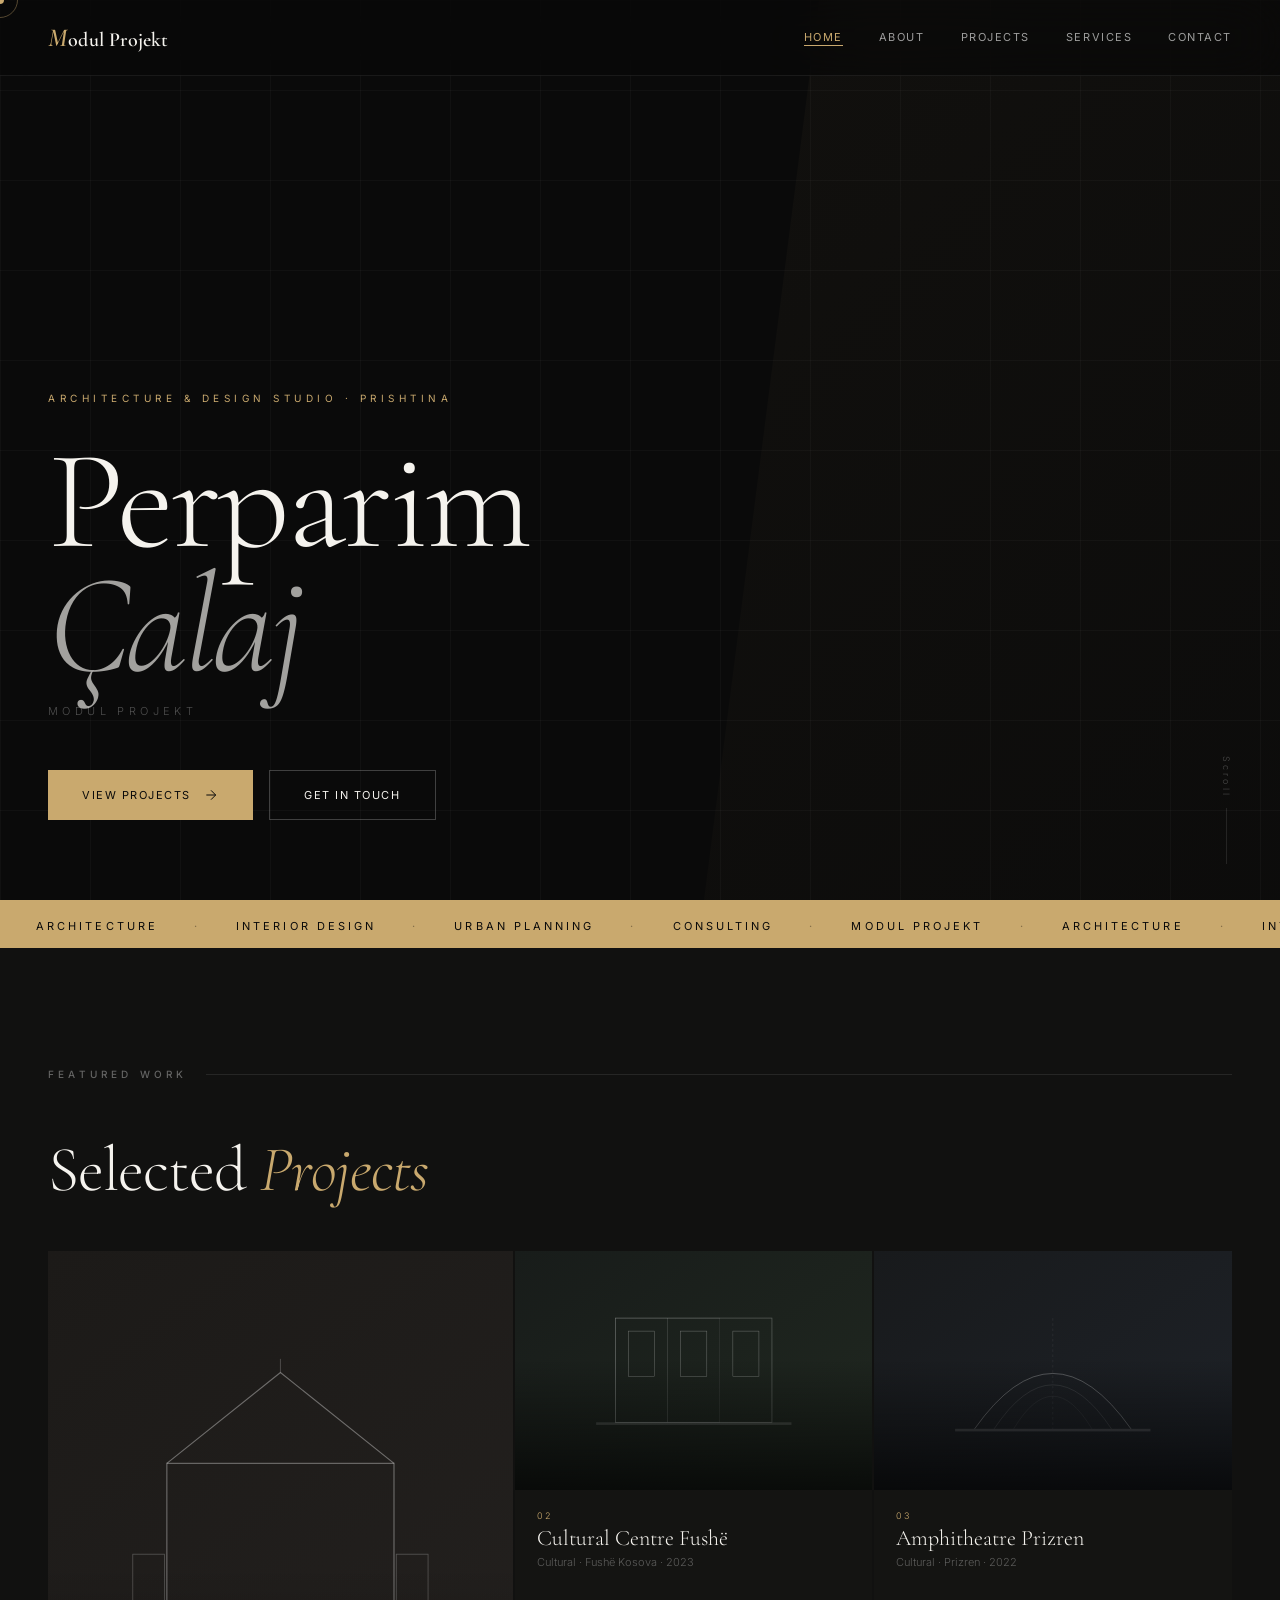
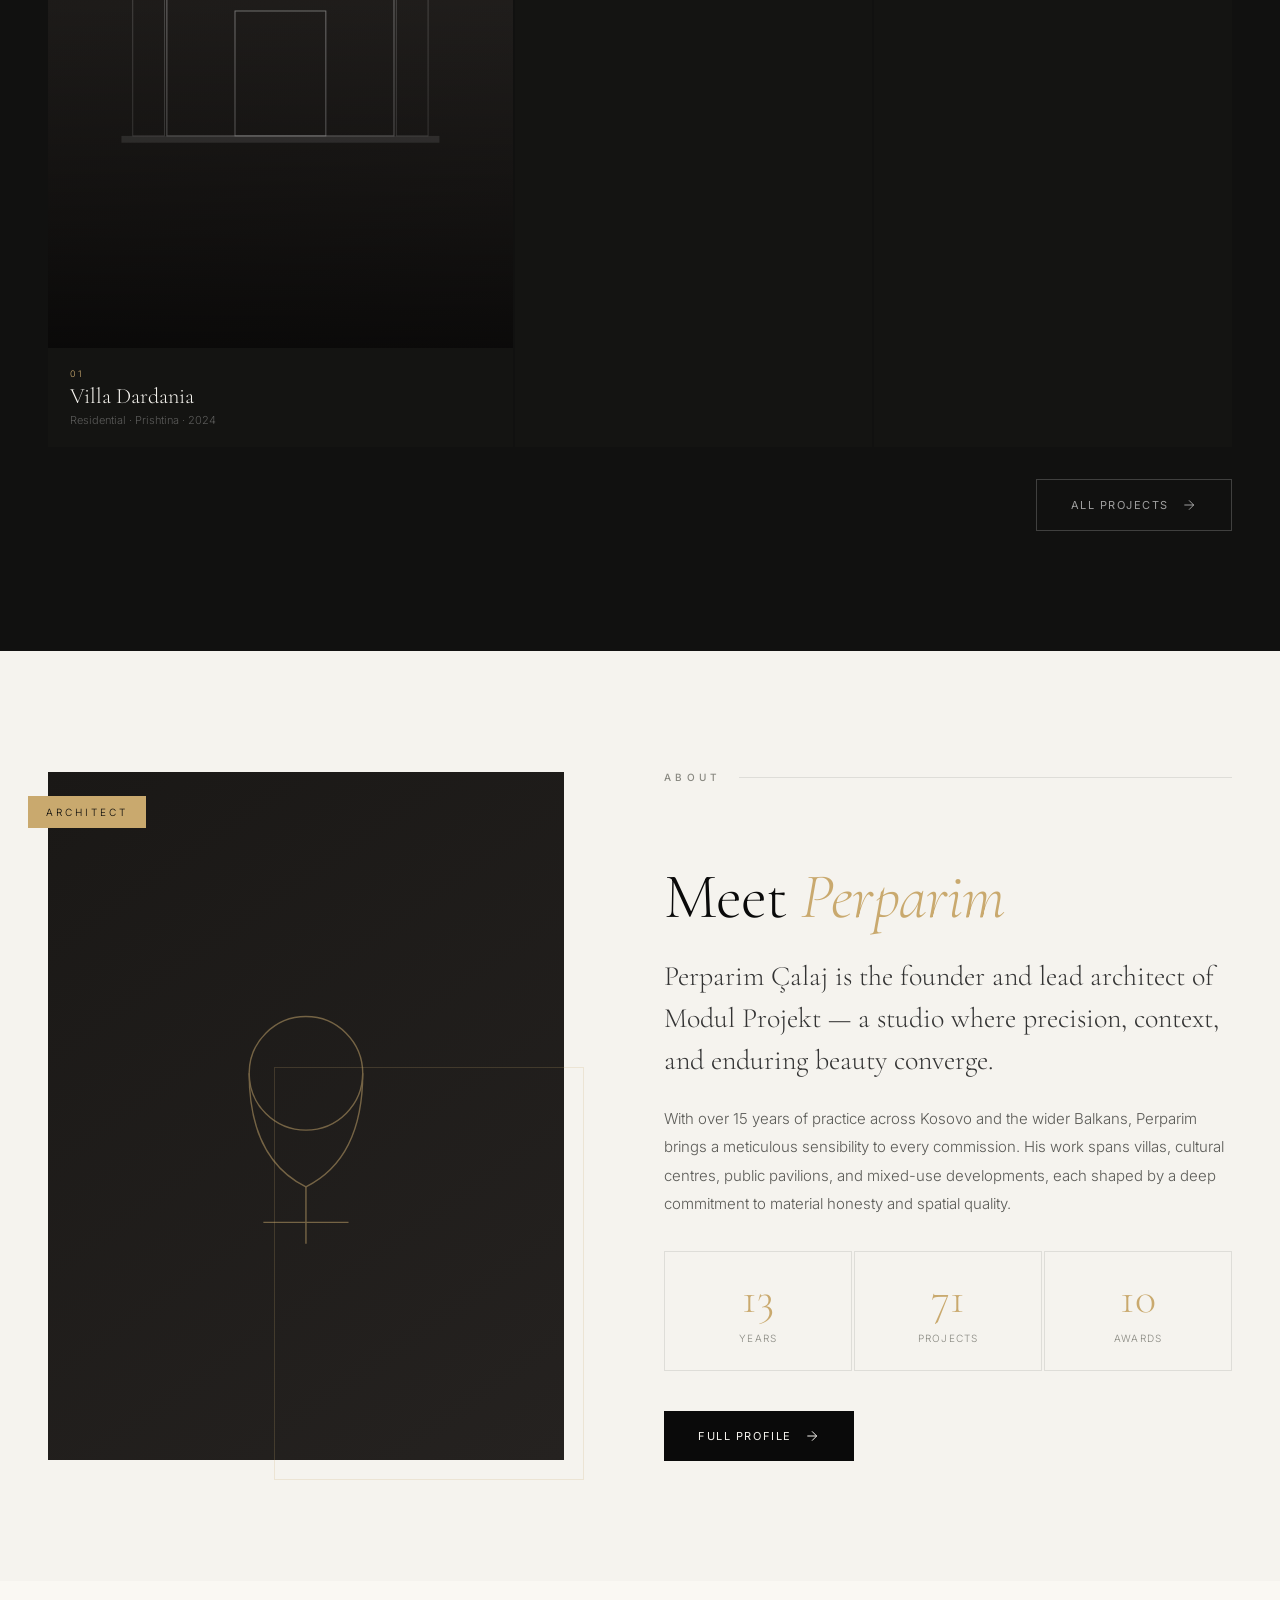
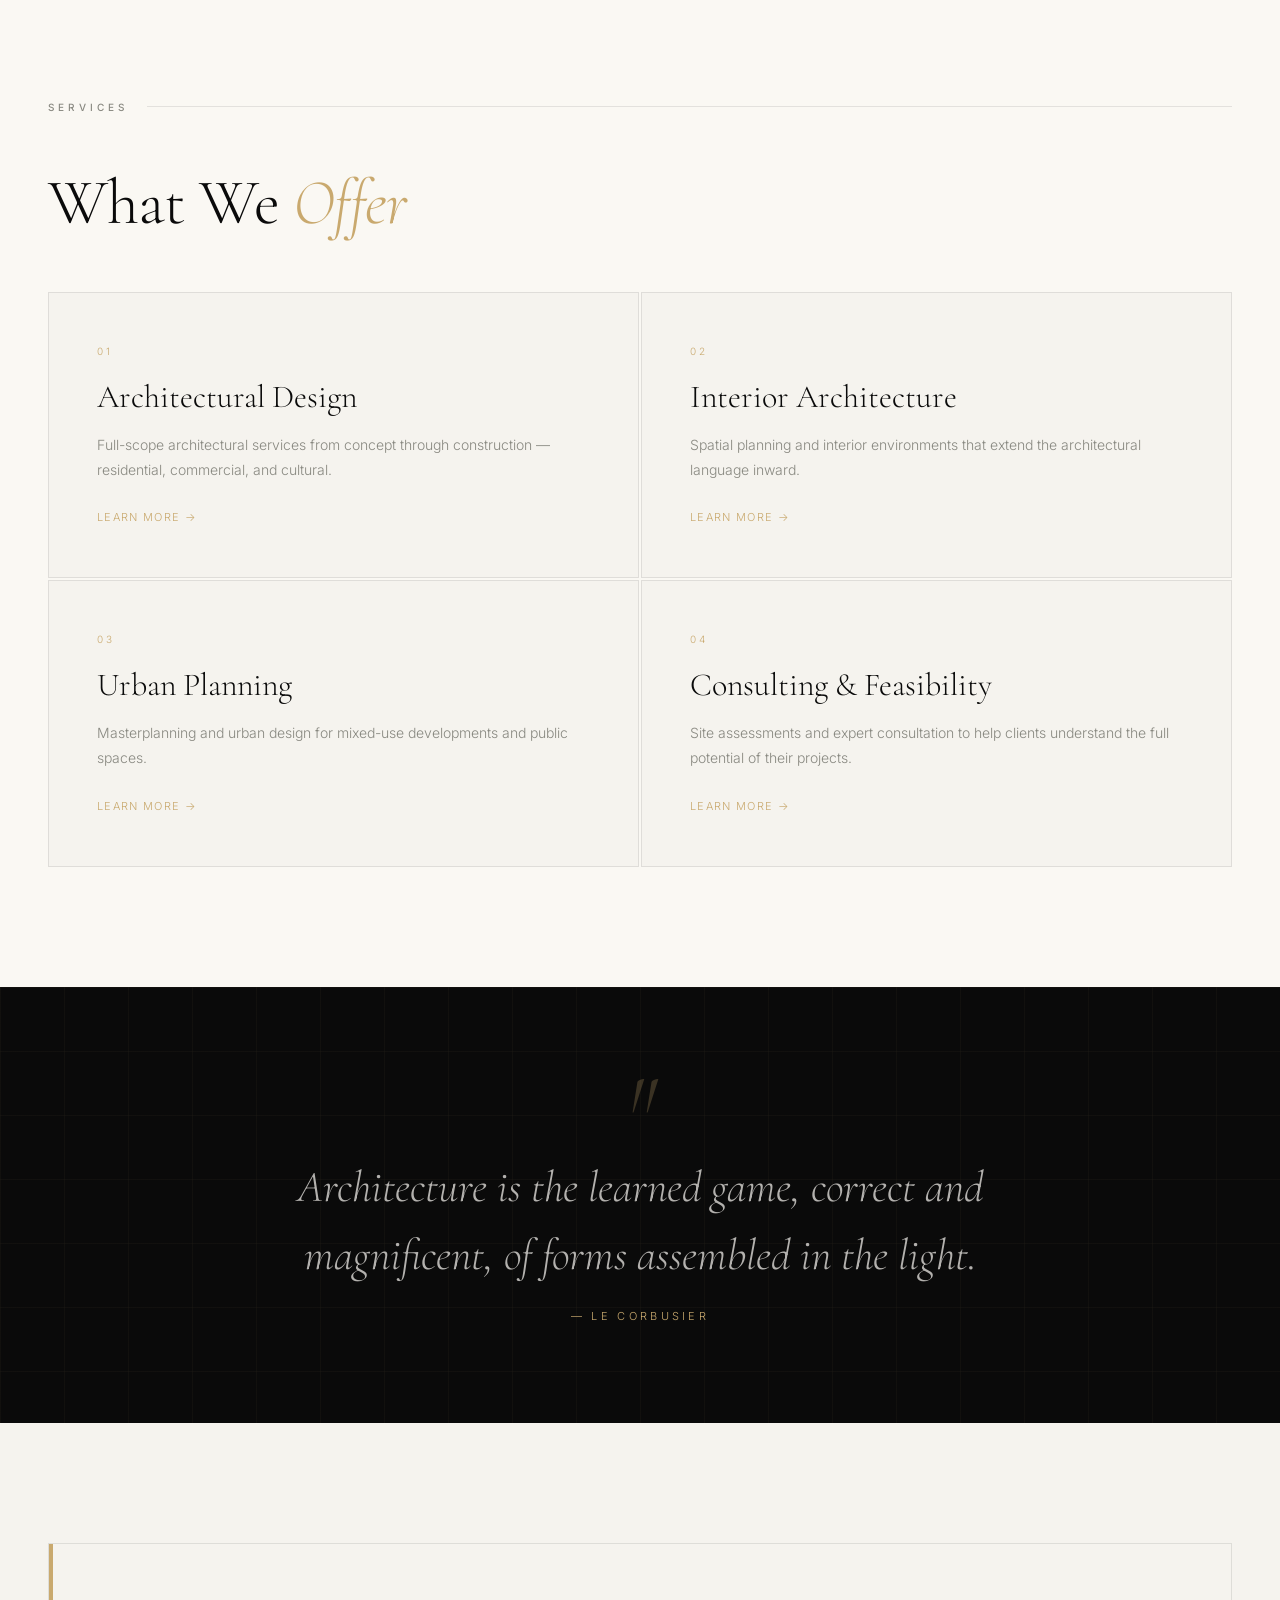
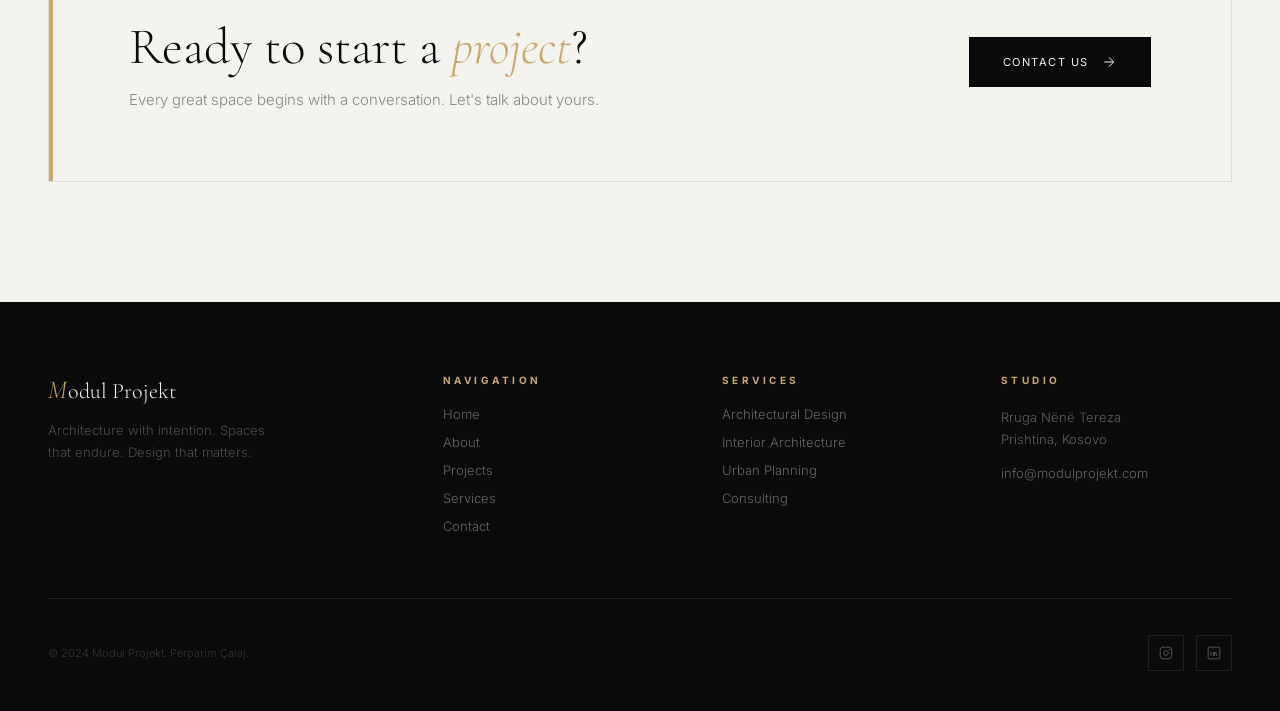
==== commit 6adb25f0: "Fix nav: replace dark/light toggle with consistent frosted glass blur overlay" ====
--- a/index.html
+++ b/index.html
@@ -17,7 +17,7 @@
 <div class="cursor" id="cursor"></div>
 <div class="cursor-ring" id="ring"></div>
 
-<nav class="nav dark" id="nav">
+<nav class="nav" id="nav">
   <a href="index.html" class="nav-logo"><span class="logo-m">M</span>odul Projekt</a>
   <div class="nav-links">
     <a href="index.html" class="nav-link active">Home</a>
--- a/style.css
+++ b/style.css
@@ -69,34 +69,32 @@
 .nav {
   position: fixed; top: 0; left: 0; right: 0; z-index: 1000;
   display: flex; align-items: center; justify-content: space-between;
-  padding: 30px 48px;
-  transition: padding 0.4s var(--ease), background 0.4s, backdrop-filter 0.4s, border-color 0.4s;
-  border-bottom: 1px solid transparent;
+  padding: 22px 48px;
+  background: rgba(8, 8, 8, 0.65);
+  backdrop-filter: blur(28px) saturate(160%);
+  -webkit-backdrop-filter: blur(28px) saturate(160%);
+  border-bottom: 1px solid rgba(255,255,255,0.07);
+  transition: padding 0.4s var(--ease), background 0.4s;
 }
 .nav.scrolled {
-  padding: 18px 48px;
-  background: rgba(245,243,238,0.94);
-  backdrop-filter: blur(16px); -webkit-backdrop-filter: blur(16px);
-  border-color: var(--border);
-}
-.nav.dark { color: var(--off-white); }
-.nav.dark .nav-link { color: rgba(255,255,255,0.65); }
-.nav.dark .nav-link:hover, .nav.dark .nav-link.active { color: var(--off-white); }
-.nav.dark .nav-logo { color: var(--off-white); }
-.nav.dark.scrolled { background: rgba(10,10,10,0.94); }
+  padding: 14px 48px;
+  background: rgba(8, 8, 8, 0.82);
+}
 
 .nav-logo {
   font-family: var(--font-serif); font-size: 20px; font-weight: 600;
   letter-spacing: 0.01em; display: flex; align-items: baseline; gap: 1px;
+  color: var(--off-white);
 }
 .logo-m { font-size: 26px; color: var(--gold); font-style: italic; }
 
 .nav-links { display: flex; gap: 36px; align-items: center; }
 .nav-link {
   font-size: 11px; letter-spacing: 0.14em; text-transform: uppercase;
-  font-weight: 400; color: var(--black); position: relative; padding-bottom: 2px;
+  font-weight: 400; color: rgba(255,255,255,0.6); position: relative; padding-bottom: 2px;
   transition: color 0.3s;
 }
+.nav-link:hover { color: var(--off-white); }
 .nav-link::after {
   content: ''; position: absolute; bottom: 0; left: 0; width: 0; height: 1px;
   background: var(--gold); transition: width 0.3s var(--ease);
@@ -104,7 +102,7 @@
 .nav-link:hover::after, .nav-link.active::after { width: 100%; }
 .nav-link.active { color: var(--gold); }
 
-.nav-toggle { display: none; flex-direction: column; gap: 5px; background: none; border: none; cursor: none; padding: 4px; color: inherit; }
+.nav-toggle { display: none; flex-direction: column; gap: 5px; background: none; border: none; cursor: none; padding: 4px; color: var(--off-white); }
 .nav-toggle span { display: block; width: 22px; height: 1px; background: currentColor; transition: transform 0.3s var(--ease), opacity 0.3s; }
 
 .mobile-menu {
@@ -459,8 +457,8 @@
 }
 @media (max-width: 768px) {
   .container { padding: 0 24px; }
-  .nav { padding: 20px 24px; }
-  .nav.scrolled { padding: 16px 24px; }
+  .nav { padding: 16px 24px; }
+  .nav.scrolled { padding: 12px 24px; }
   .nav-links { display: none; }
   .nav-toggle { display: flex; }
   .home-hero { padding: 0 0 60px; }
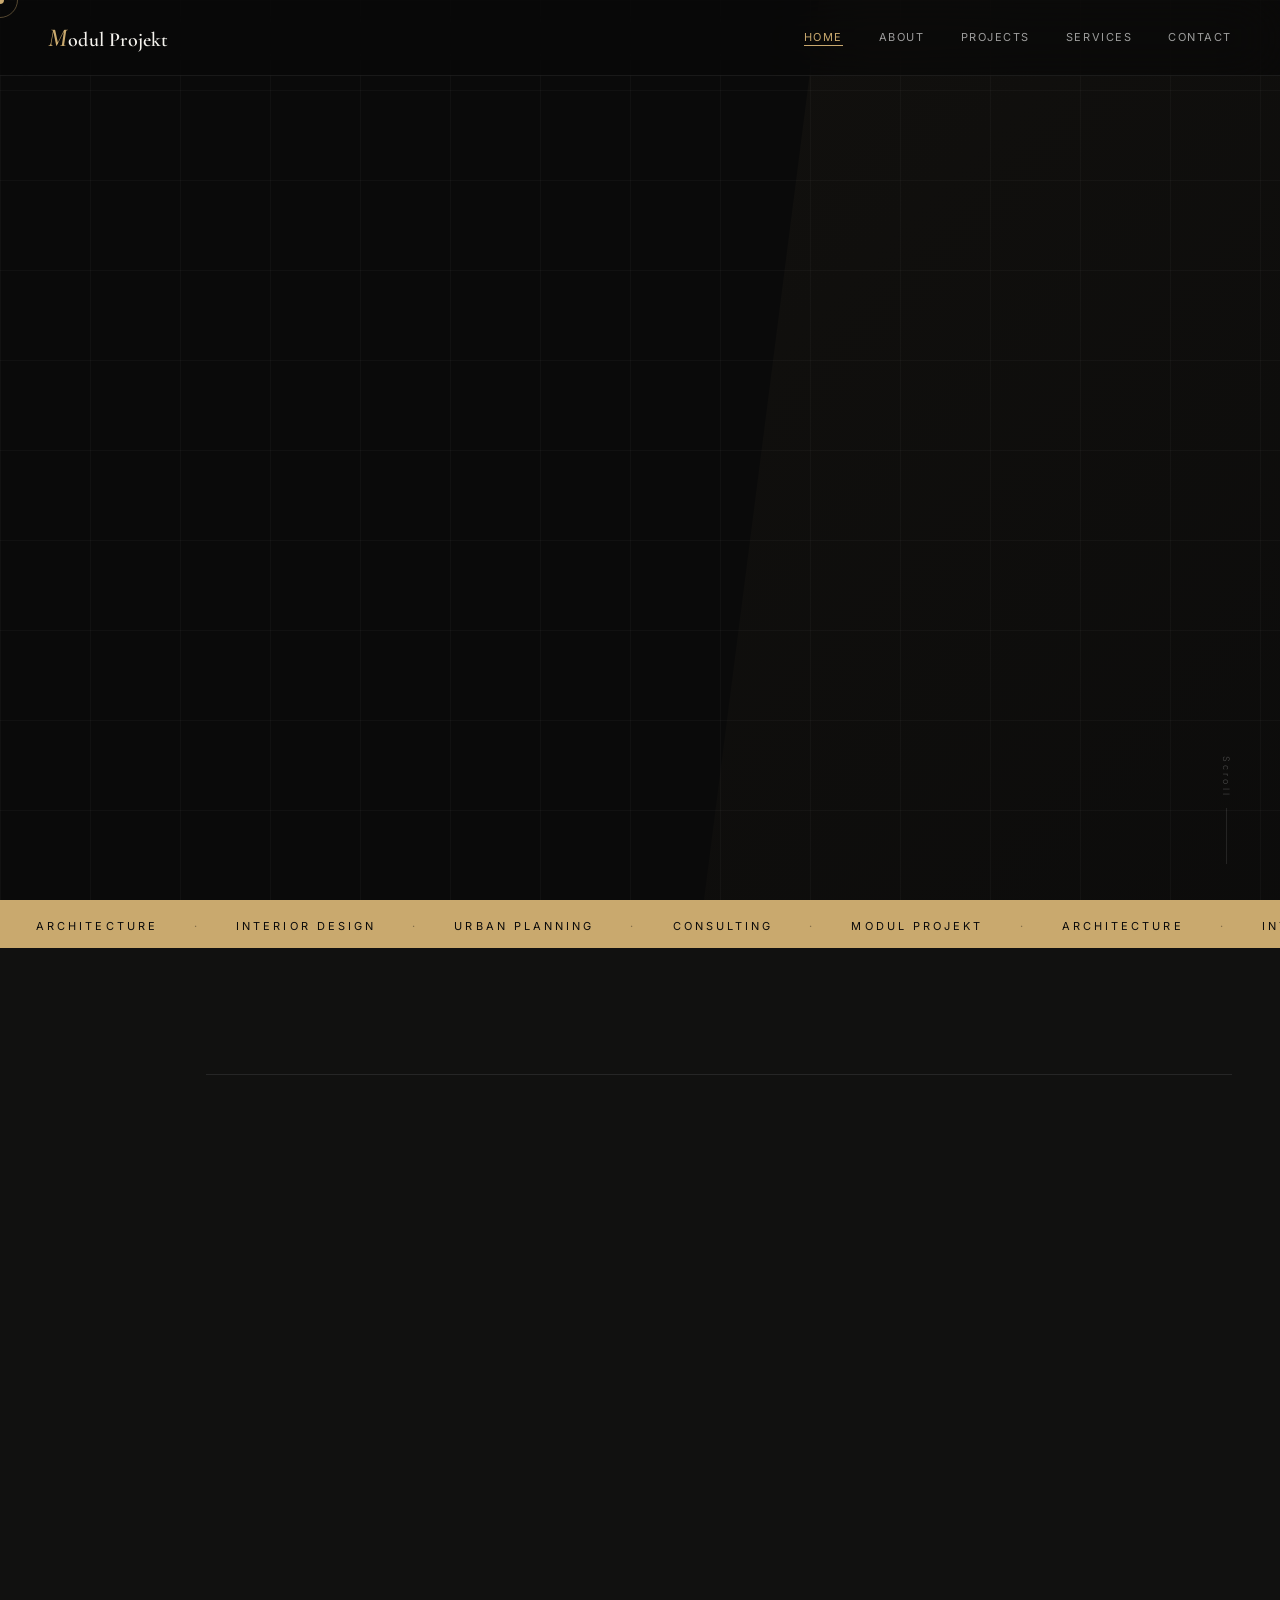
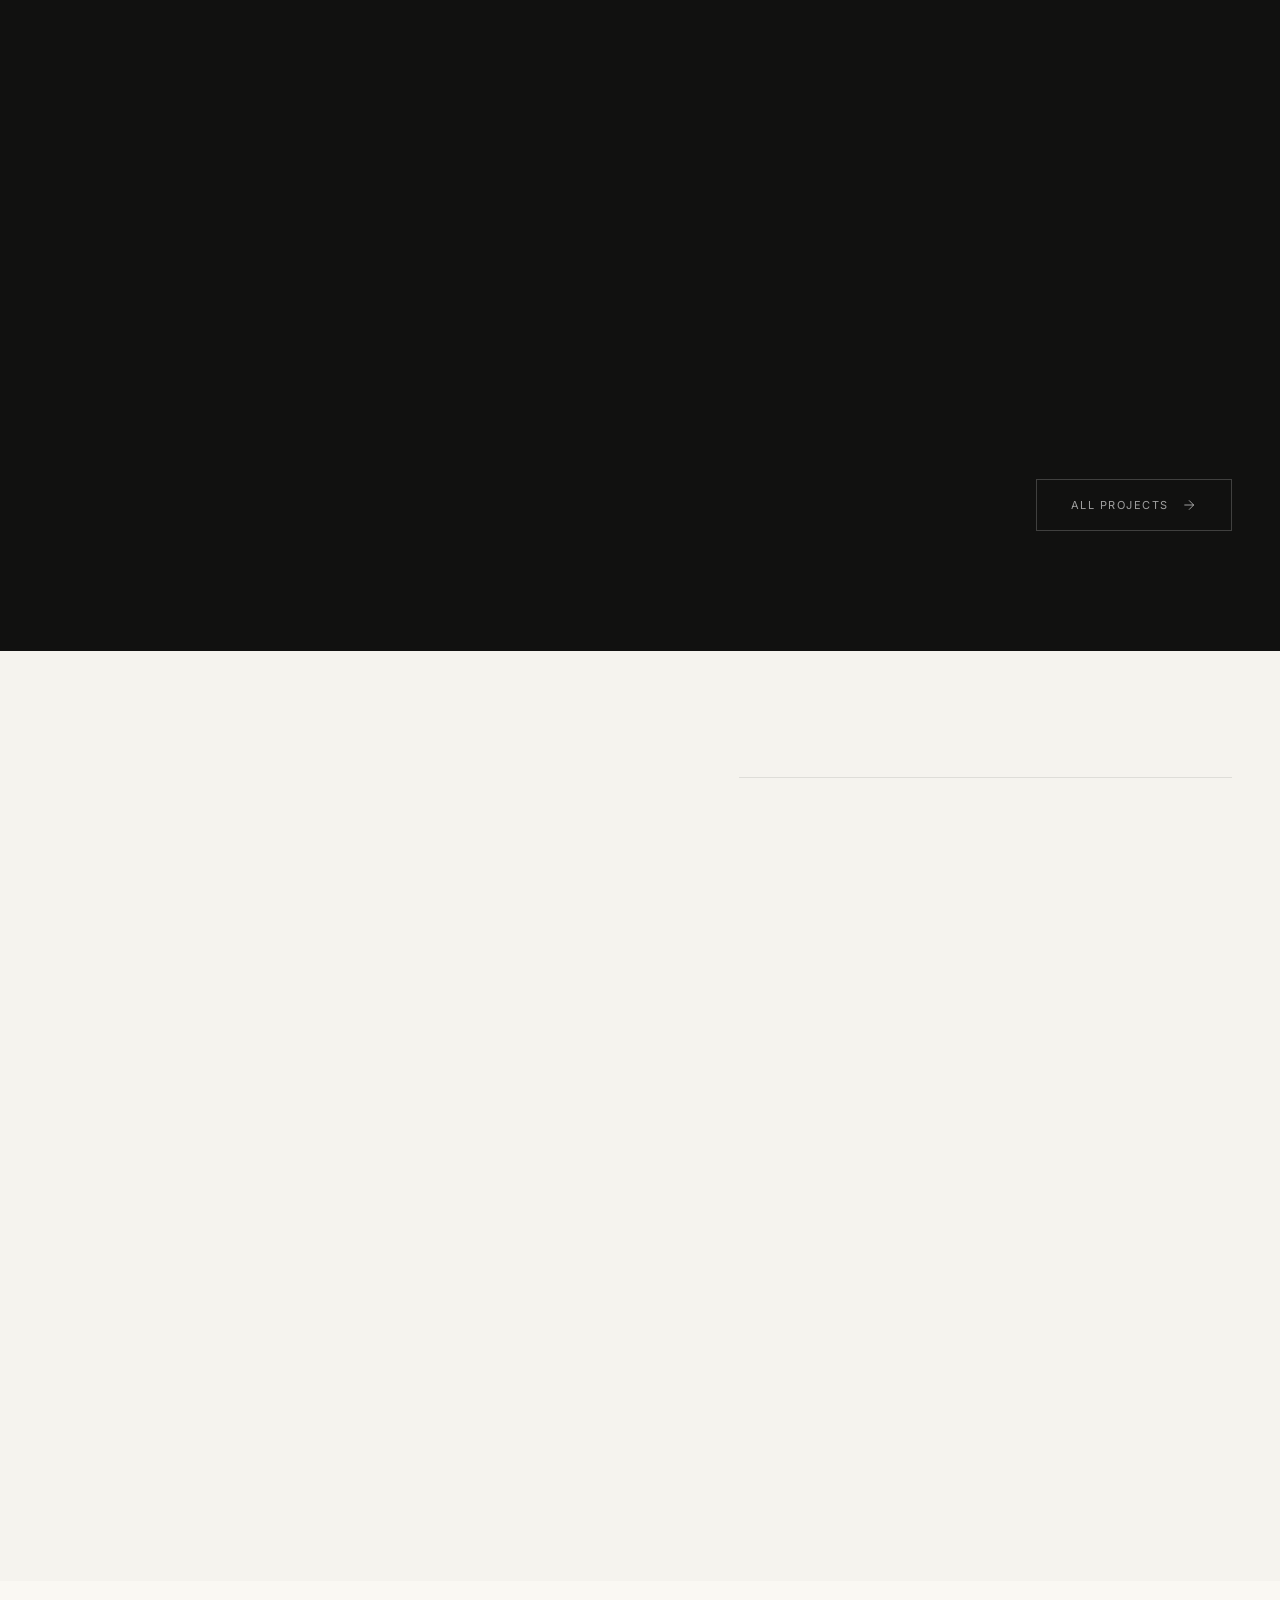
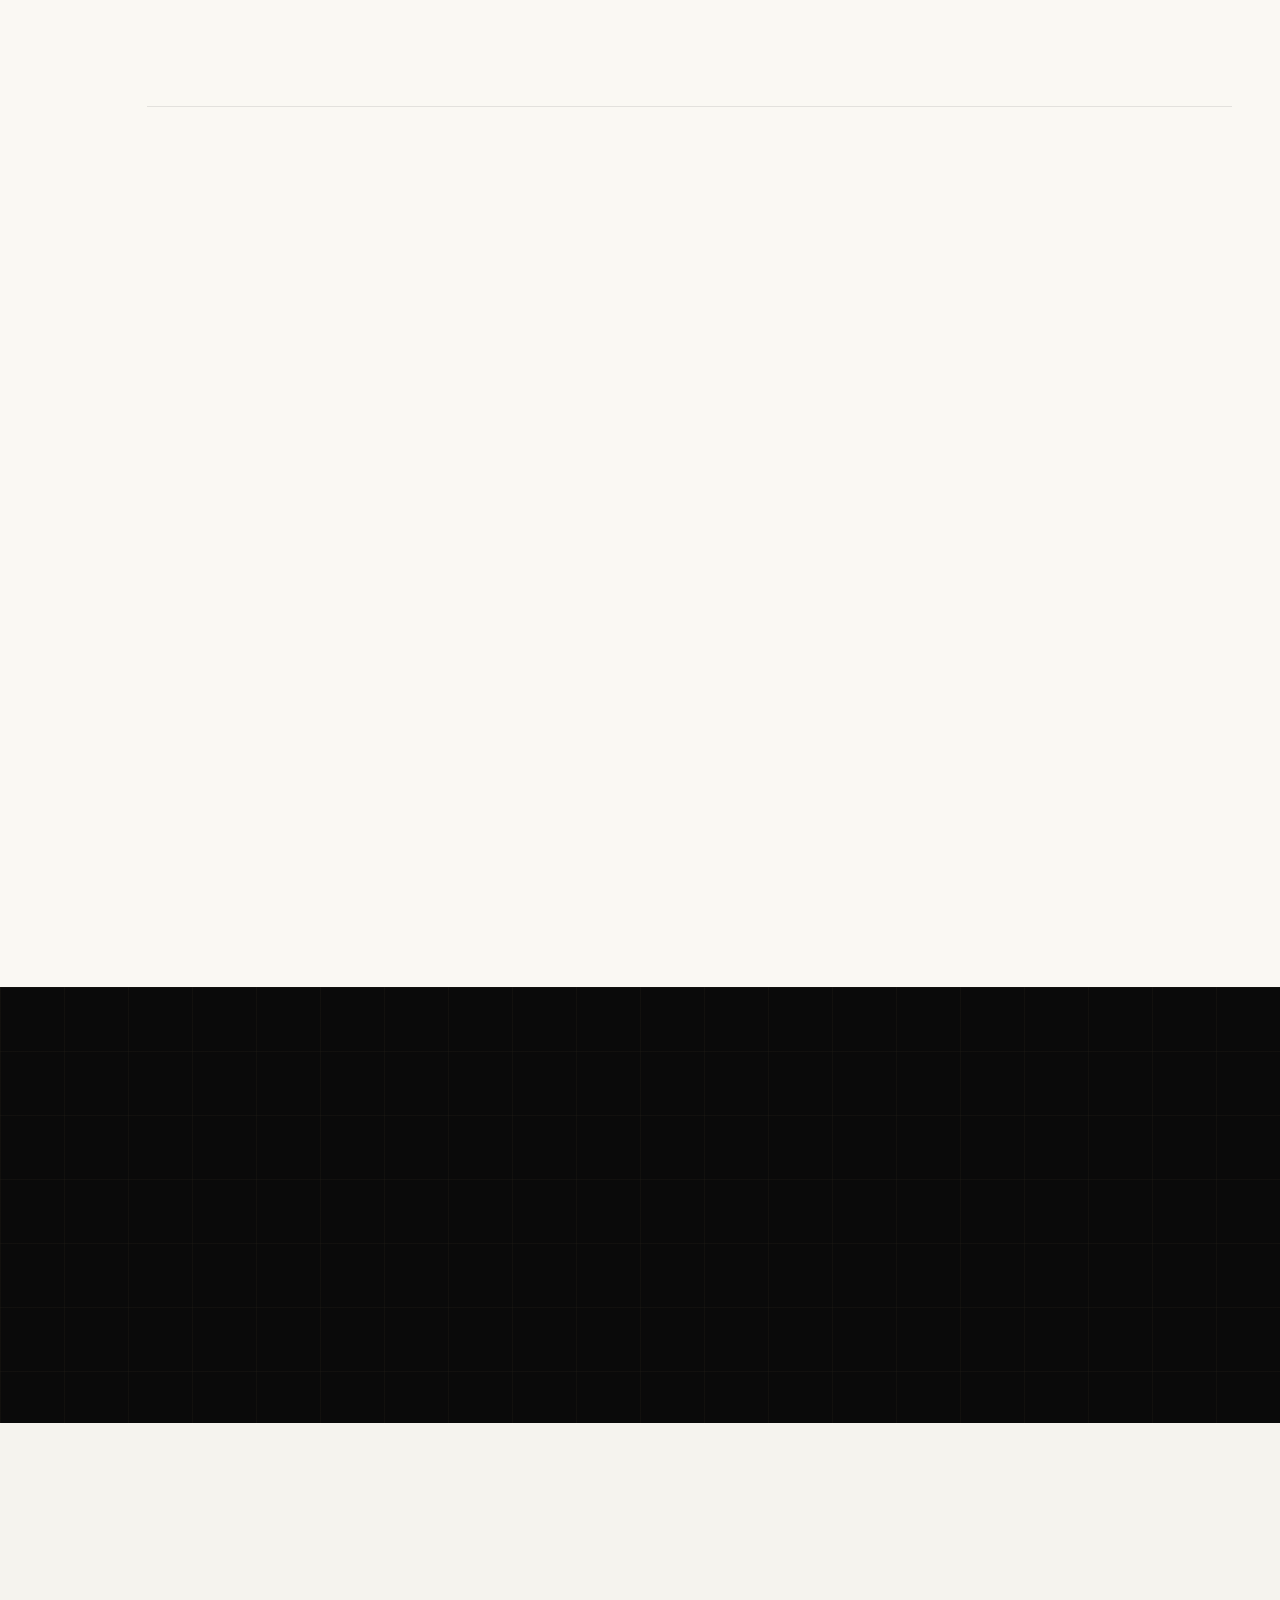
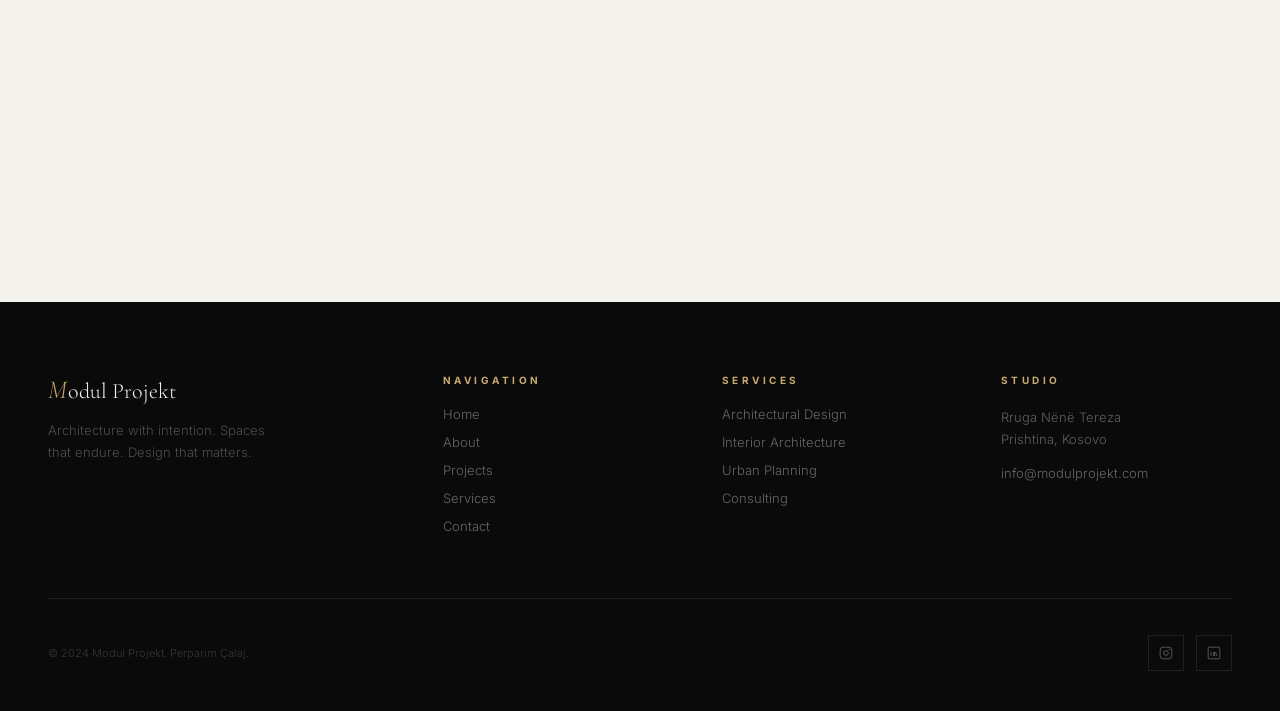
==== commit 6717a5e5: "Fix mobile blank page: use has-mouse class instead of CSS media queries Content is now visible by de" ====
--- a/index.html
+++ b/index.html
@@ -7,6 +7,7 @@
   <link rel="preconnect" href="https://fonts.gstatic.com" crossorigin />
   <link href="https://fonts.googleapis.com/css2?family=Cormorant+Garamond:ital,wght@0,300;0,400;0,600;1,300;1,400&family=Inter:wght@300;400;500&display=swap" rel="stylesheet" />
   <link rel="stylesheet" href="style.css" />
+  <script>if(!('ontouchstart'in window)&&!navigator.maxTouchPoints){document.documentElement.className+=' has-mouse'}</script>
 </head>
 <body>
 
--- a/style.css
+++ b/style.css
@@ -23,9 +23,9 @@
   font-family: var(--font-sans);
   font-weight: 300;
   overflow-x: hidden;
-  cursor: none;
   animation: page-in 0.5s var(--ease) both;
 }
+html.has-mouse body { cursor: none; }
 @keyframes page-in { from { opacity: 0; transform: translateY(8px); } to { opacity: 1; transform: none; } }
 body.page-exit { opacity: 0; transform: translateY(-8px); transition: opacity 0.3s, transform 0.3s; }
 
@@ -34,14 +34,15 @@
 
 .container { max-width: 1280px; margin: 0 auto; padding: 0 48px; }
 
-/* ─── Loader ────────────────────────────────────────────────────── */
+/* ─── Loader (desktop only) ─────────────────────────────────────── */
 .loader {
   position: fixed; inset: 0; z-index: 9999;
   background: var(--black);
-  display: flex; flex-direction: column; align-items: center; justify-content: center; gap: 24px;
+  display: none; flex-direction: column; align-items: center; justify-content: center; gap: 24px;
   transition: opacity 0.7s var(--ease), visibility 0.7s;
 }
-.loader.hidden { opacity: 0; visibility: hidden; }
+html.has-mouse .loader { display: flex; }
+.loader.hidden { opacity: 0; visibility: hidden; pointer-events: none; }
 .loader-bar { width: 180px; height: 1px; background: rgba(255,255,255,0.1); position: relative; overflow: hidden; }
 .loader-bar::after {
   content: ''; position: absolute; left: -100%; top: 0; width: 100%; height: 100%;
@@ -54,14 +55,16 @@
 .cursor {
   position: fixed; width: 8px; height: 8px; background: var(--gold); border-radius: 50%;
   pointer-events: none; z-index: 9998; transform: translate(-50%,-50%);
-  transition: width 0.25s, height 0.25s;
+  transition: width 0.25s, height 0.25s; display: none;
 }
 .cursor-ring {
   position: fixed; width: 36px; height: 36px;
   border: 1px solid rgba(201,169,110,0.4); border-radius: 50%;
   pointer-events: none; z-index: 9997; transform: translate(-50%,-50%);
-  transition: width 0.4s var(--ease), height 0.4s var(--ease), border-color 0.3s;
-}
+  transition: width 0.4s var(--ease), height 0.4s var(--ease), border-color 0.3s; display: none;
+}
+html.has-mouse .cursor,
+html.has-mouse .cursor-ring { display: block; }
 .cursor.hover { width: 14px; height: 14px; }
 .cursor-ring.hover { width: 54px; height: 54px; border-color: var(--gold); }
 
@@ -143,8 +146,9 @@
 .section-title.on-dark { color: var(--off-white); }
 
 /* ─── Reveal ─────────────────────────────────────────────────────── */
-.rv { opacity: 0; transform: translateY(28px); transition: opacity 0.75s var(--ease), transform 0.75s var(--ease); }
-.rv.from-left { transform: translateX(-24px); }
+.rv { transition: opacity 0.75s var(--ease), transform 0.75s var(--ease); }
+html.has-mouse .rv { opacity: 0; transform: translateY(28px); }
+html.has-mouse .rv.from-left { transform: translateX(-24px); }
 .rv.visible { opacity: 1; transform: none; }
 .d1{transition-delay:0.1s!important}.d2{transition-delay:0.2s!important}
 .d3{transition-delay:0.3s!important}.d4{transition-delay:0.4s!important}
@@ -487,3 +491,4 @@
 @media (max-width: 480px) {
   .projects-grid { grid-template-columns: 1fr; }
 }
+
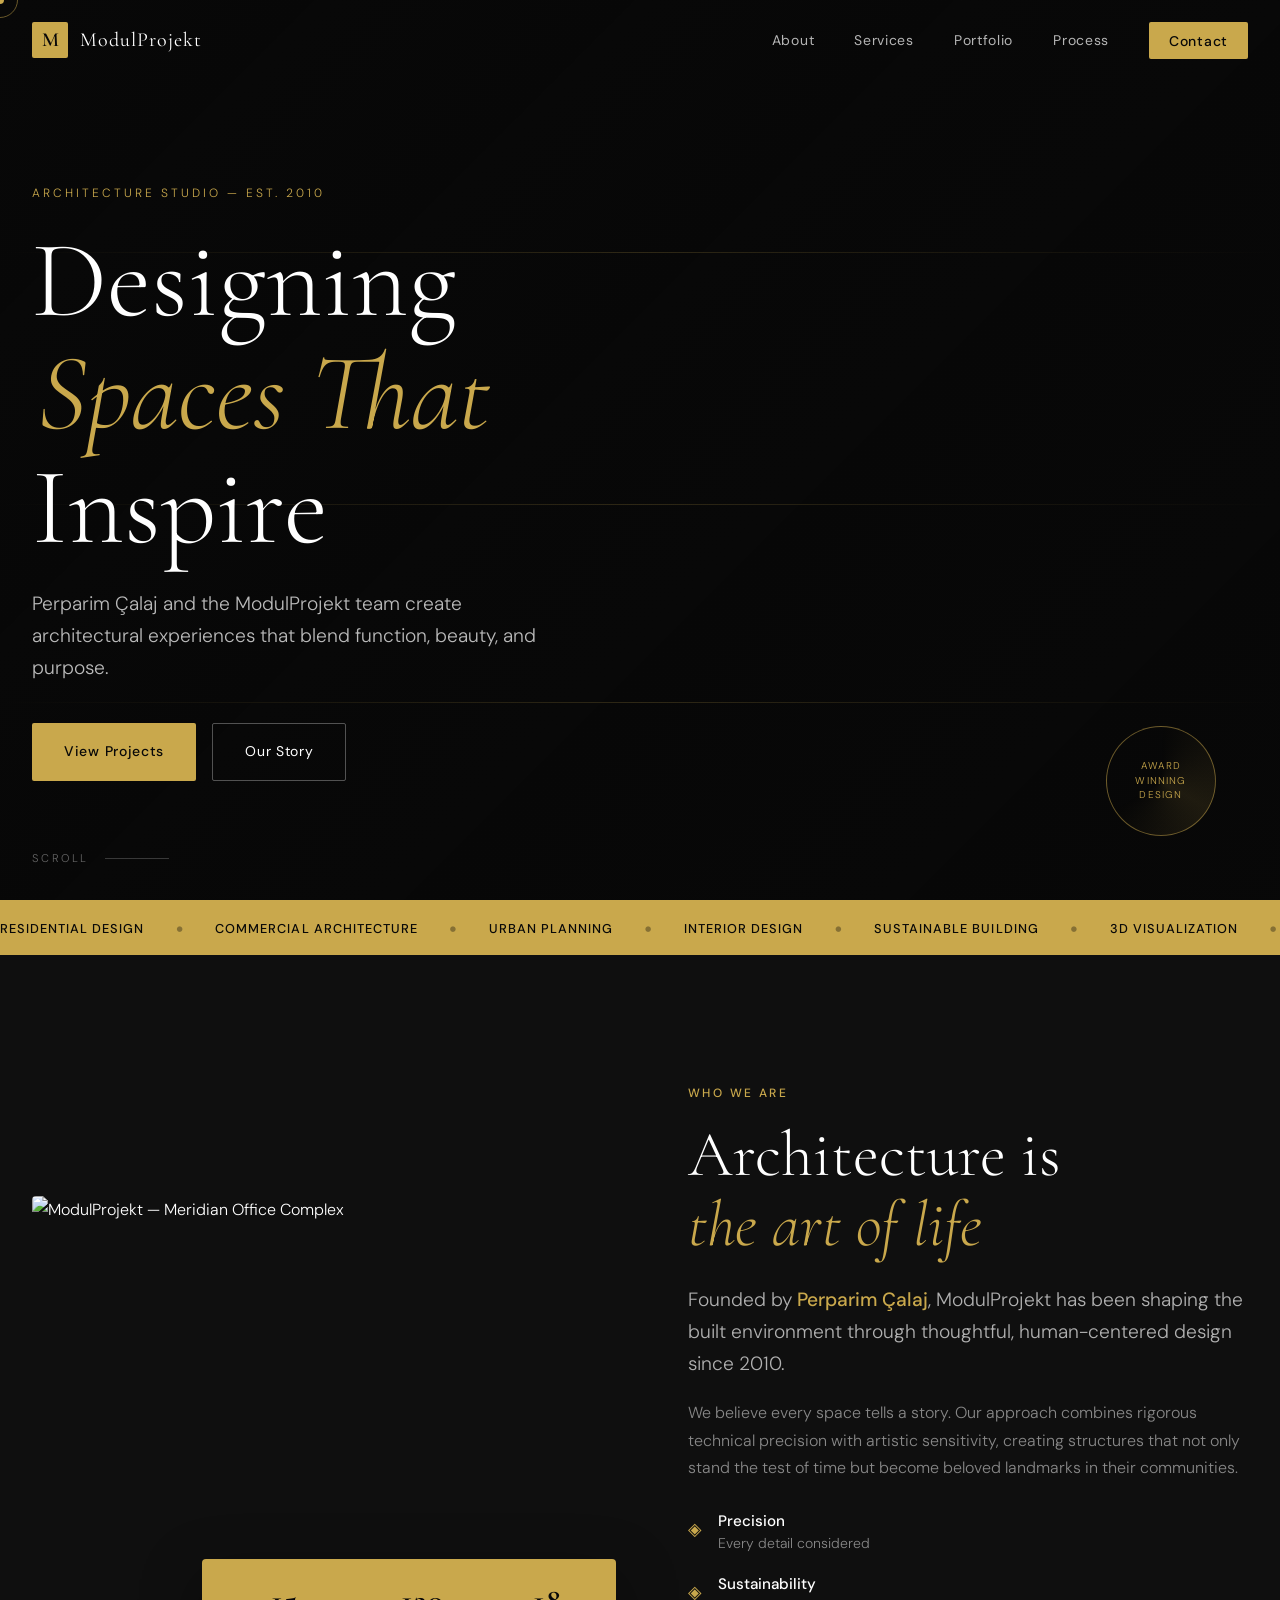
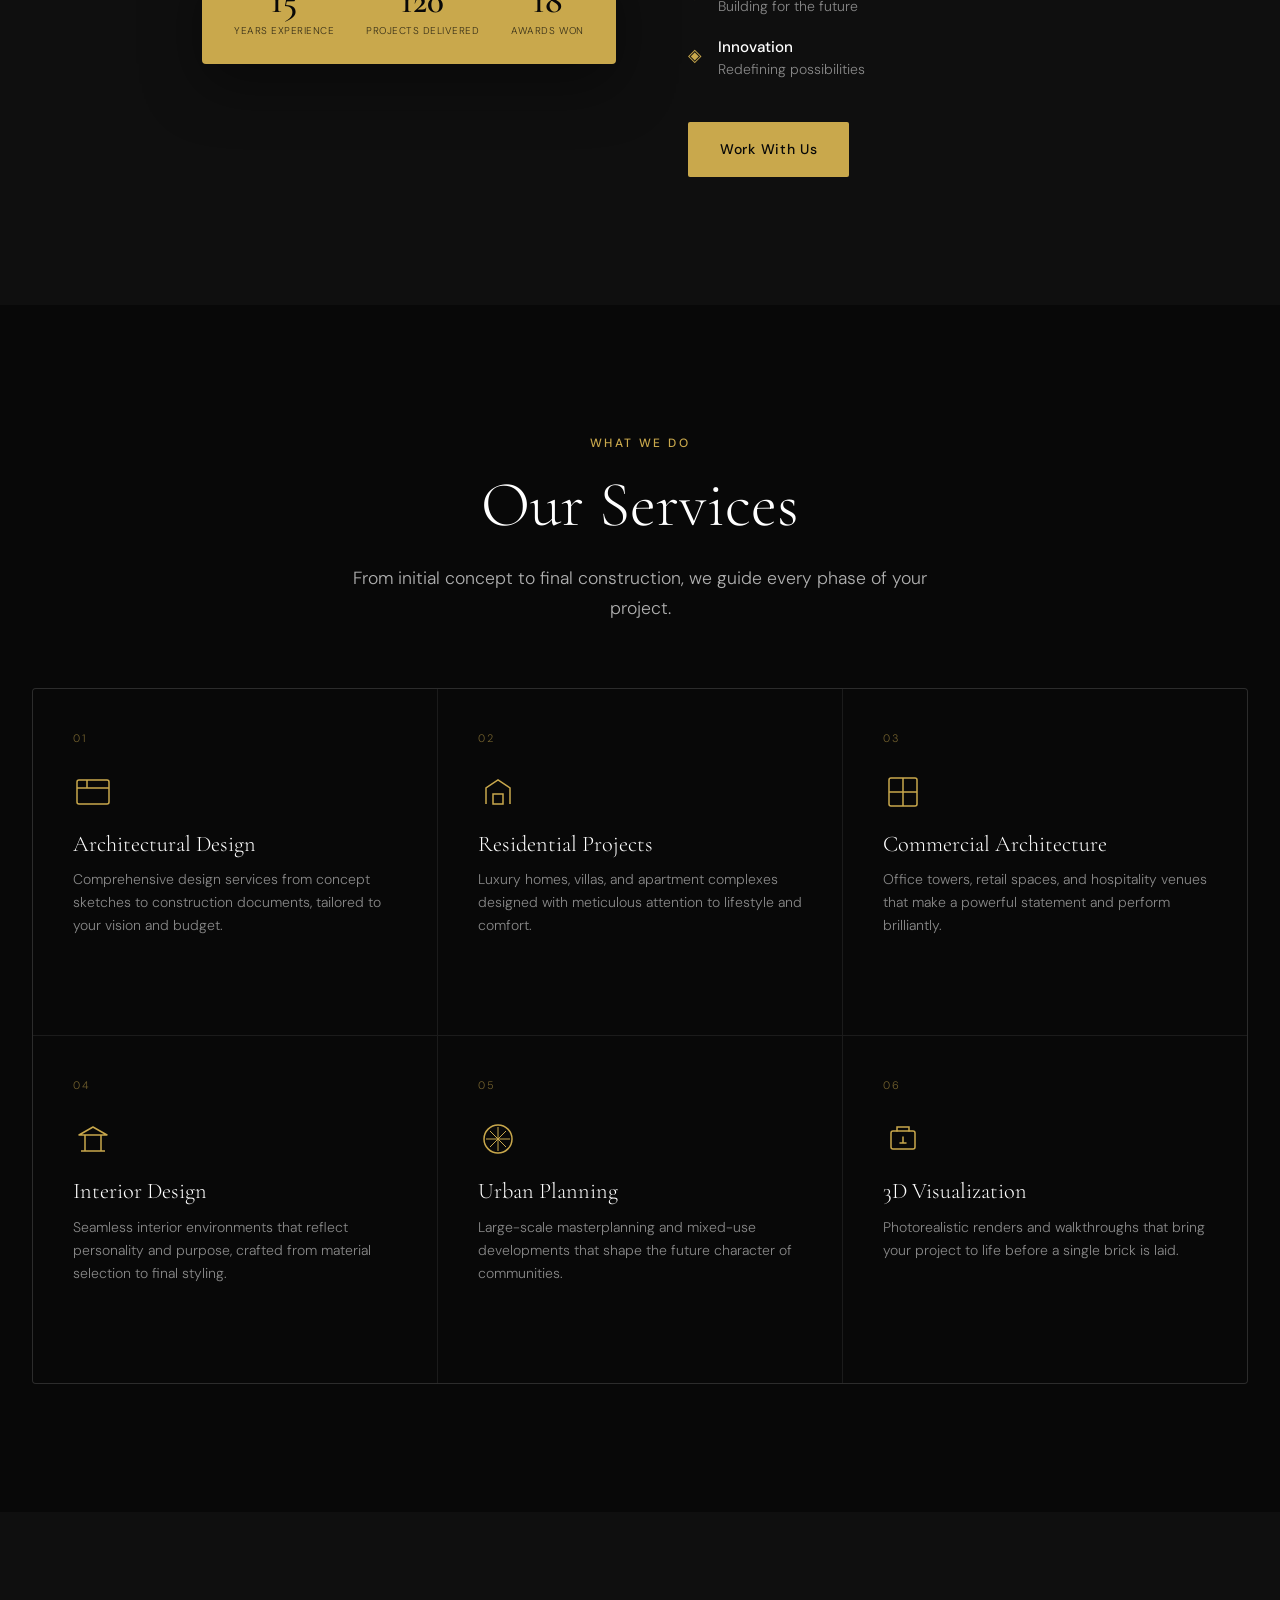
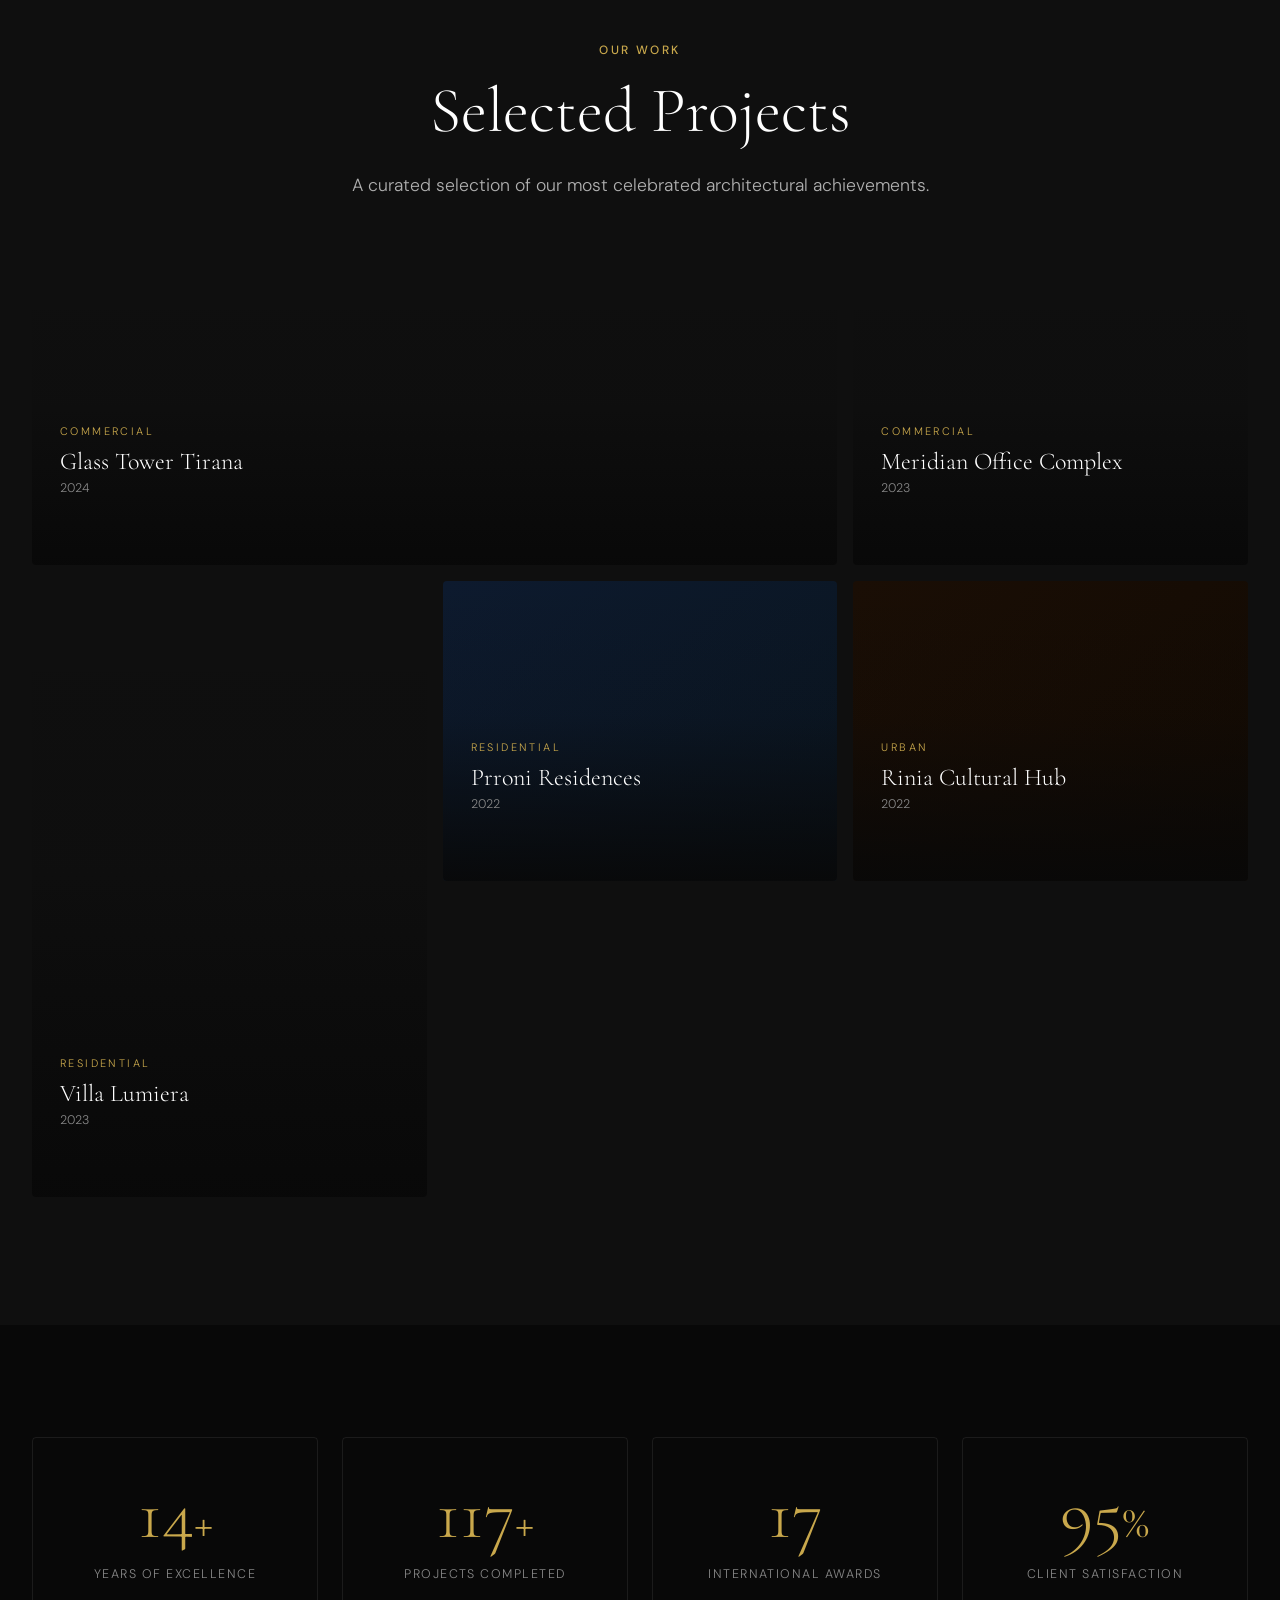
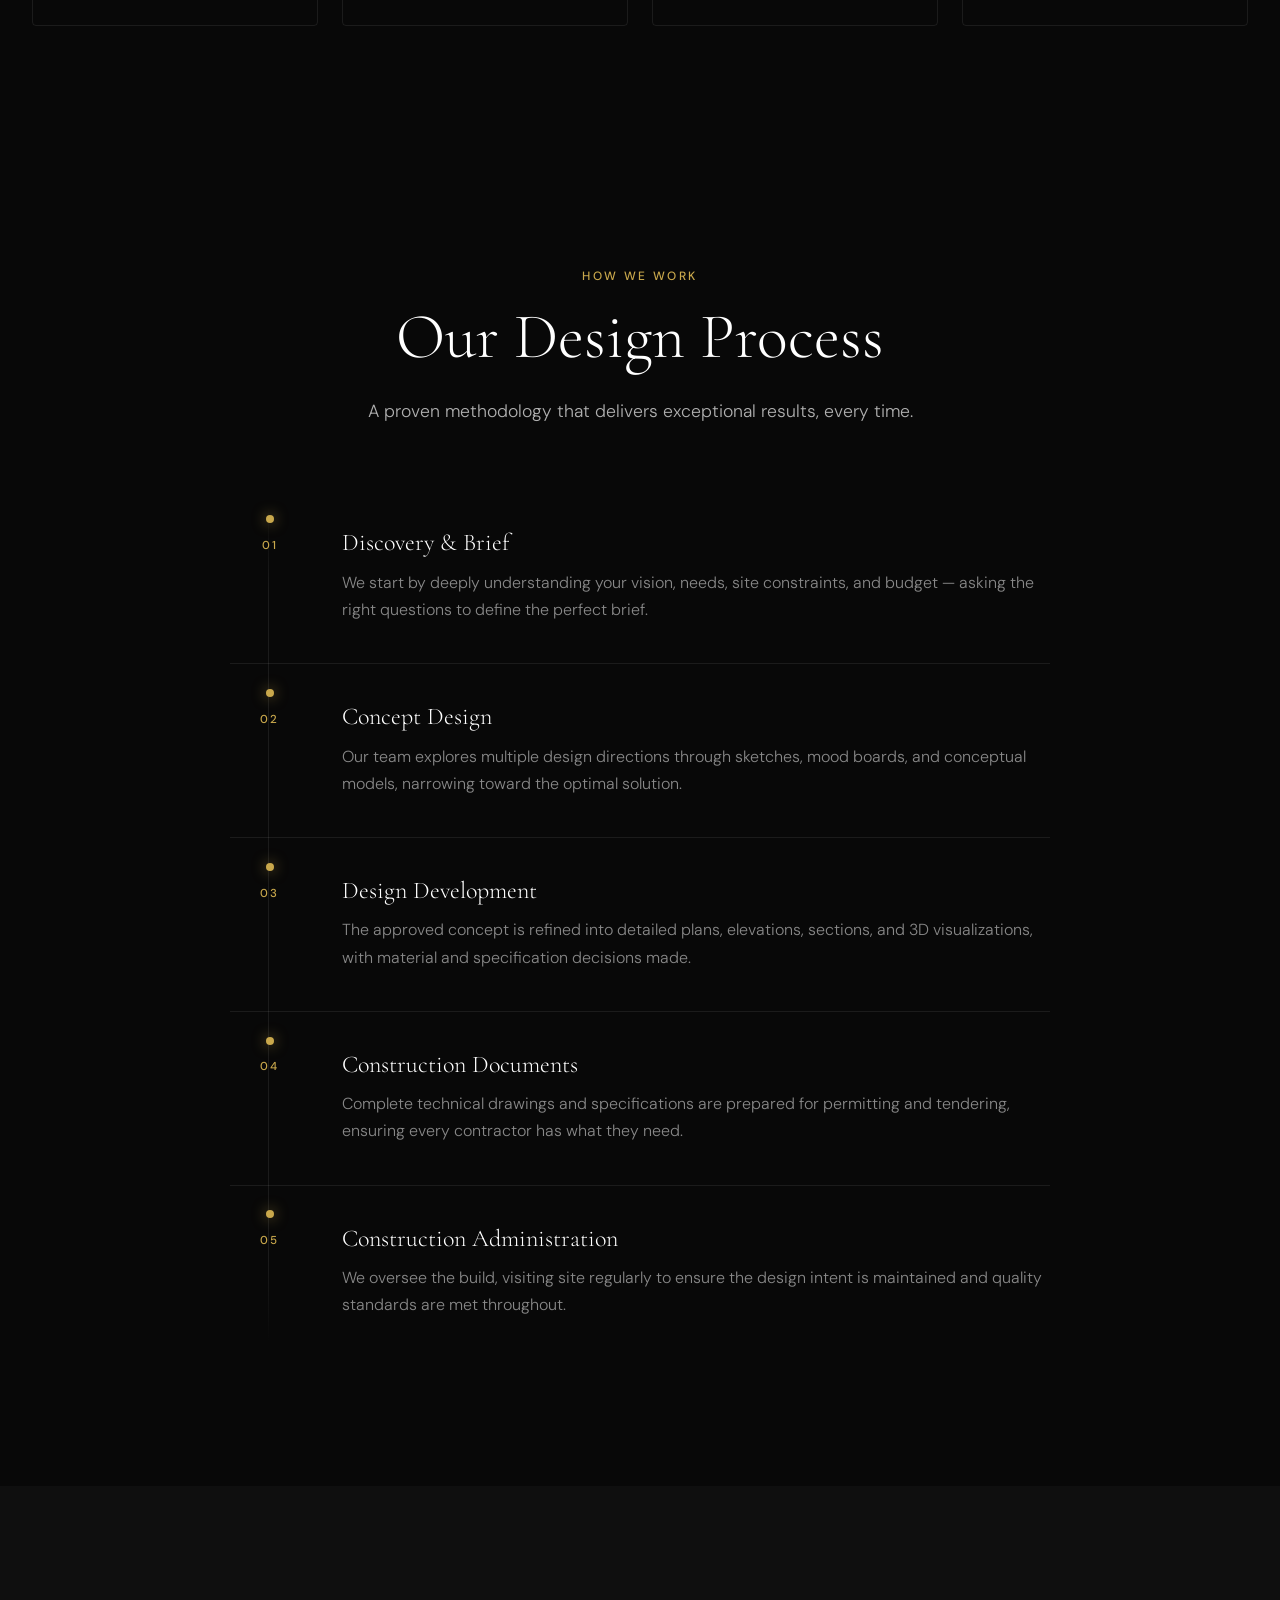
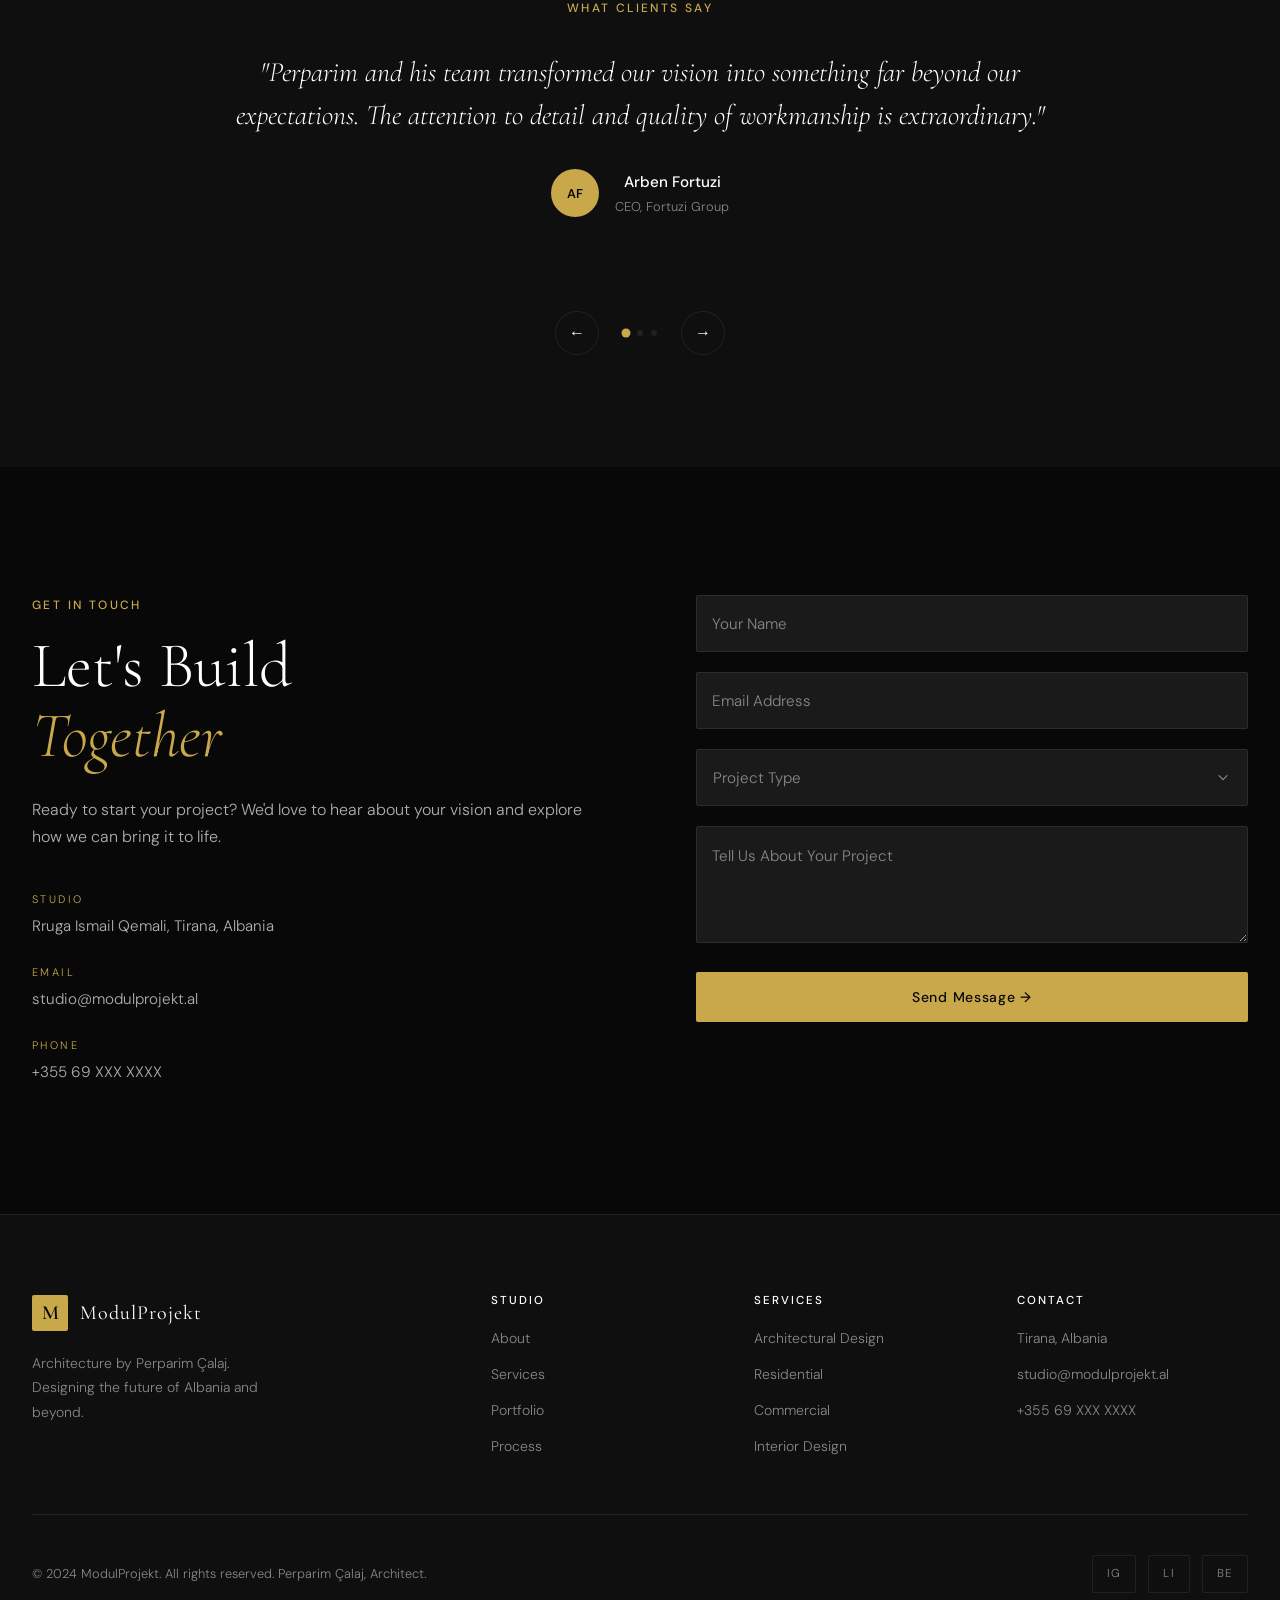
==== commit e14d5402: "feat: full animated website for ModulProjekt — Perparim Çalaj Architecture Complete redesign with AI" ====
--- a/index.html
+++ b/index.html
@@ -1,283 +1,483 @@
 <!DOCTYPE html>
 <html lang="en">
 <head>
-  <meta charset="UTF-8" /><meta name="viewport" content="width=device-width, initial-scale=1.0" />
-  <title>Modul Projekt — Perparim Çalaj, Architect</title>
-  <link rel="preconnect" href="https://fonts.googleapis.com" />
-  <link rel="preconnect" href="https://fonts.gstatic.com" crossorigin />
-  <link href="https://fonts.googleapis.com/css2?family=Cormorant+Garamond:ital,wght@0,300;0,400;0,600;1,300;1,400&family=Inter:wght@300;400;500&display=swap" rel="stylesheet" />
-  <link rel="stylesheet" href="style.css" />
-  <script>if(!('ontouchstart'in window)&&!navigator.maxTouchPoints){document.documentElement.className+=' has-mouse'}</script>
+    <meta charset="UTF-8">
+    <meta name="viewport" content="width=device-width, initial-scale=1.0">
+    <title>ModulProjekt — Architecture by Perparim Çalaj</title>
+    <meta name="description" content="ModulProjekt is a premier architecture firm led by Perparim Çalaj, specializing in modern minimalist residential and commercial design.">
+    <link rel="preconnect" href="https://fonts.googleapis.com">
+    <link rel="preconnect" href="https://fonts.gstatic.com" crossorigin>
+    <link href="https://fonts.googleapis.com/css2?family=Cormorant+Garamond:ital,wght@0,300;0,400;0,500;0,600;1,300;1,400&family=DM+Sans:opsz,wght@9..40,300;9..40,400;9..40,500&display=swap" rel="stylesheet">
+    <link rel="stylesheet" href="css/styles.css">
 </head>
 <body>
 
-<div class="loader" id="loader">
-  <div class="loader-bar"></div>
-  <div class="loader-label">Modul Projekt</div>
-</div>
-<div class="cursor" id="cursor"></div>
-<div class="cursor-ring" id="ring"></div>
-
-<nav class="nav" id="nav">
-  <a href="index.html" class="nav-logo"><span class="logo-m">M</span>odul Projekt</a>
-  <div class="nav-links">
-    <a href="index.html" class="nav-link active">Home</a>
-    <a href="about.html" class="nav-link">About</a>
-    <a href="projects.html" class="nav-link">Projects</a>
-    <a href="services.html" class="nav-link">Services</a>
-    <a href="contact.html" class="nav-link">Contact</a>
-  </div>
-  <button class="nav-toggle" id="nav-toggle" aria-label="Menu"><span></span><span></span></button>
-</nav>
-<div class="mobile-menu" id="mobile-menu">
-  <a href="index.html" class="mobile-link">Home</a>
-  <a href="about.html" class="mobile-link">About</a>
-  <a href="projects.html" class="mobile-link">Projects</a>
-  <a href="services.html" class="mobile-link">Services</a>
-  <a href="contact.html" class="mobile-link">Contact</a>
-</div>
-
-<!-- HERO -->
-<section class="home-hero">
-  <div class="hero-grid-bg"></div>
-  <div class="hero-diagonal"></div>
-  <div class="container home-hero-inner">
-    <div class="hero-left">
-      <span class="hero-eyebrow rv">Architecture &amp; Design Studio · Prishtina</span>
-      <h1 class="hero-name rv d1">Perparim<em>Çalaj</em></h1>
-      <div class="hero-company rv d2">Modul Projekt</div>
-      <div class="hero-actions rv d3">
-        <a href="projects.html" class="btn btn-primary"><span>View Projects</span><svg viewBox="0 0 24 24" fill="none" stroke="currentColor" stroke-width="1.5"><path d="M5 12h14M12 5l7 7-7 7"/></svg></a>
-        <a href="contact.html" class="btn btn-outline"><span>Get in Touch</span></a>
-      </div>
+    <div class="cursor" id="cursor"></div>
+    <div class="cursor-follower" id="cursor-follower"></div>
+
+    <nav class="nav" id="nav">
+        <div class="nav__container">
+            <a href="#" class="nav__logo">
+                <span class="nav__logo-mark">M</span>
+                <span class="nav__logo-text">ModulProjekt</span>
+            </a>
+            <ul class="nav__links">
+                <li><a href="#about" class="nav__link">About</a></li>
+                <li><a href="#services" class="nav__link">Services</a></li>
+                <li><a href="#portfolio" class="nav__link">Portfolio</a></li>
+                <li><a href="#process" class="nav__link">Process</a></li>
+                <li><a href="#contact" class="nav__link nav__link--cta">Contact</a></li>
+            </ul>
+            <button class="nav__hamburger" id="hamburger" aria-label="Menu">
+                <span></span><span></span><span></span>
+            </button>
+        </div>
+    </nav>
+
+    <div class="mobile-menu" id="mobile-menu">
+        <ul>
+            <li><a href="#about" class="mobile-menu__link">About</a></li>
+            <li><a href="#services" class="mobile-menu__link">Services</a></li>
+            <li><a href="#portfolio" class="mobile-menu__link">Portfolio</a></li>
+            <li><a href="#process" class="mobile-menu__link">Process</a></li>
+            <li><a href="#contact" class="mobile-menu__link">Contact</a></li>
+        </ul>
     </div>
-    <div class="hero-right rv d2">
-      <p class="hero-tagline">Crafting spaces where structure meets silence, and every detail carries intention.</p>
-      <div class="hero-meta">
-        <div class="hero-meta-item"><span class="hero-meta-label">Founded</span><span class="hero-meta-value">2009</span></div>
-        <div class="hero-meta-item"><span class="hero-meta-label">Projects</span><span class="hero-meta-value">80+</span></div>
-        <div class="hero-meta-item"><span class="hero-meta-label">Location</span><span class="hero-meta-value">Kosovo</span></div>
-        <div class="hero-meta-item"><span class="hero-meta-label">Awards</span><span class="hero-meta-value">12</span></div>
-      </div>
+
+    <!-- Hero -->
+    <section class="hero" id="hero">
+        <div class="hero__bg" style="background-image: url('https://d8j0ntlcm91z4.cloudfront.net/user_3Fqn08064RkBJPwhFaWnRQxaNiZ/hf_20260630_112822_eedb4c7c-f81b-437b-b1e2-7d5ecc97259e.png');"></div>
+        <div class="hero__overlay"></div>
+        <div class="hero__lines">
+            <div class="hero__line hero__line--1"></div>
+            <div class="hero__line hero__line--2"></div>
+            <div class="hero__line hero__line--3"></div>
+        </div>
+        <div class="hero__content">
+            <div class="hero__eyebrow">Architecture Studio — Est. 2010</div>
+            <h1 class="hero__title">
+                <span>Designing</span>
+                <span class="hero__title--italic">Spaces That</span>
+                <span>Inspire</span>
+            </h1>
+            <p class="hero__subtitle">Perparim Çalaj and the ModulProjekt team create architectural experiences that blend function, beauty, and purpose.</p>
+            <div class="hero__actions">
+                <a href="#portfolio" class="btn btn--primary">View Projects</a>
+                <a href="#about" class="btn btn--ghost">Our Story</a>
+            </div>
+        </div>
+        <div class="hero__scroll-indicator">
+            <span>Scroll</span>
+            <div class="hero__scroll-line"></div>
+        </div>
+        <div class="hero__badge">
+            <div class="hero__badge-ring"></div>
+            <span>Award<br>Winning<br>Design</span>
+        </div>
+    </section>
+
+    <!-- Ticker -->
+    <div class="ticker">
+        <div class="ticker__track">
+            <span>Residential Design</span><span class="ticker__dot">●</span>
+            <span>Commercial Architecture</span><span class="ticker__dot">●</span>
+            <span>Urban Planning</span><span class="ticker__dot">●</span>
+            <span>Interior Design</span><span class="ticker__dot">●</span>
+            <span>Sustainable Building</span><span class="ticker__dot">●</span>
+            <span>3D Visualization</span><span class="ticker__dot">●</span>
+            <span>Residential Design</span><span class="ticker__dot">●</span>
+            <span>Commercial Architecture</span><span class="ticker__dot">●</span>
+            <span>Urban Planning</span><span class="ticker__dot">●</span>
+            <span>Interior Design</span><span class="ticker__dot">●</span>
+            <span>Sustainable Building</span><span class="ticker__dot">●</span>
+            <span>3D Visualization</span><span class="ticker__dot">●</span>
+        </div>
     </div>
-  </div>
-  <div class="hero-scroll-hint">
-    <span>Scroll</span>
-    <div class="scroll-bar"></div>
-  </div>
-</section>
-
-<!-- MARQUEE -->
-<div class="marquee-strip">
-  <div class="marquee-track">
-    <span>Architecture</span><span class="marquee-dot">·</span>
-    <span>Interior Design</span><span class="marquee-dot">·</span>
-    <span>Urban Planning</span><span class="marquee-dot">·</span>
-    <span>Consulting</span><span class="marquee-dot">·</span>
-    <span>Modul Projekt</span><span class="marquee-dot">·</span>
-    <span>Architecture</span><span class="marquee-dot">·</span>
-    <span>Interior Design</span><span class="marquee-dot">·</span>
-    <span>Urban Planning</span><span class="marquee-dot">·</span>
-    <span>Consulting</span><span class="marquee-dot">·</span>
-    <span>Modul Projekt</span><span class="marquee-dot">·</span>
-  </div>
-</div>
-
-<!-- FEATURED PROJECTS -->
-<section class="featured">
-  <div class="container">
-    <div class="section-label">
-      <span class="section-tag on-dark rv from-left">Featured Work</span>
-      <div class="section-rule on-dark"></div>
-    </div>
-    <h2 class="section-title on-dark rv">Selected <em>Projects</em></h2>
-  </div>
-  <div class="container" style="margin-top:0">
-    <div class="featured-grid" style="margin-top:48px">
-
-      <a href="projects.html" class="feat-card rv">
-        <div class="feat-visual">
-          <div class="feat-svg pc1">
-            <svg viewBox="0 0 360 480" fill="none"><rect x="40" y="360" width="280" height="6" fill="white" opacity=".15"/><rect x="80" y="120" width="200" height="240" stroke="white" stroke-width="1" fill="none" opacity=".35"/><path d="M80 120 L180 40 L280 120" stroke="white" stroke-width="1" fill="none" opacity=".35"/><rect x="140" y="250" width="80" height="110" stroke="white" stroke-width=".8" fill="none" opacity=".45"/><line x1="180" y1="40" x2="180" y2="28" stroke="white" stroke-width=".6" opacity=".3"/><rect x="50" y="200" width="28" height="160" stroke="white" stroke-width=".7" fill="none" opacity=".25"/><rect x="282" y="200" width="28" height="160" stroke="white" stroke-width=".7" fill="none" opacity=".25"/></svg>
-          </div>
-          <div class="feat-overlay"></div>
-          <div class="feat-hover-label">View Project →</div>
-        </div>
-        <div class="feat-info">
-          <span class="feat-num">01</span>
-          <div class="feat-title">Villa Dardania</div>
-          <div class="feat-sub">Residential · Prishtina · 2024</div>
-        </div>
-      </a>
-
-      <a href="projects.html" class="feat-card rv d1">
-        <div class="feat-visual">
-          <div class="feat-svg pc2">
-            <svg viewBox="0 0 360 280" fill="none"><rect x="30" y="220" width="300" height="4" fill="white" opacity=".15"/><rect x="60" y="60" width="240" height="160" stroke="white" stroke-width="1" fill="none" opacity=".3"/><rect x="60" y="60" width="80" height="160" stroke="white" stroke-width=".5" fill="none" opacity=".2"/><rect x="140" y="60" width="80" height="160" stroke="white" stroke-width=".5" fill="none" opacity=".2"/><rect x="80" y="80" width="40" height="70" stroke="white" stroke-width=".7" fill="none" opacity=".4"/><rect x="160" y="80" width="40" height="70" stroke="white" stroke-width=".7" fill="none" opacity=".4"/><rect x="240" y="80" width="40" height="70" stroke="white" stroke-width=".7" fill="none" opacity=".4"/></svg>
-          </div>
-          <div class="feat-overlay"></div>
-          <div class="feat-hover-label">View Project →</div>
-        </div>
-        <div class="feat-info">
-          <span class="feat-num">02</span>
-          <div class="feat-title">Cultural Centre Fushë</div>
-          <div class="feat-sub">Cultural · Fushë Kosova · 2023</div>
-        </div>
-      </a>
-
-      <a href="projects.html" class="feat-card rv d2">
-        <div class="feat-visual">
-          <div class="feat-svg pc5">
-            <svg viewBox="0 0 360 280" fill="none"><rect x="30" y="230" width="300" height="4" fill="white" opacity=".15"/><path d="M60 230 Q180 60 300 230" stroke="white" stroke-width="1" fill="none" opacity=".4"/><path d="M90 230 Q180 95 270 230" stroke="white" stroke-width=".6" fill="none" opacity=".25"/><path d="M120 230 Q180 130 240 230" stroke="white" stroke-width=".5" fill="none" opacity=".18"/><line x1="180" y1="60" x2="180" y2="230" stroke="white" stroke-width=".5" stroke-dasharray="4,4" opacity=".2"/></svg>
-          </div>
-          <div class="feat-overlay"></div>
-          <div class="feat-hover-label">View Project →</div>
-        </div>
-        <div class="feat-info">
-          <span class="feat-num">03</span>
-          <div class="feat-title">Amphitheatre Prizren</div>
-          <div class="feat-sub">Cultural · Prizren · 2022</div>
-        </div>
-      </a>
-
-    </div>
-    <div style="text-align:right;margin-top:32px">
-      <a href="projects.html" class="btn btn-outline" style="border-color:rgba(255,255,255,0.2);color:rgba(255,255,255,0.6)"><span>All Projects</span><svg viewBox="0 0 24 24" fill="none" stroke="currentColor" stroke-width="1.5"><path d="M5 12h14M12 5l7 7-7 7"/></svg></a>
-    </div>
-  </div>
-</section>
-
-<!-- ABOUT SNAPSHOT -->
-<section class="home-about">
-  <div class="container home-about-grid">
-    <div class="about-snap-img rv from-left">
-      <div class="snap-frame">
-        <svg viewBox="0 0 200 200" fill="none"><circle cx="100" cy="70" r="40" stroke="currentColor" stroke-width="1"/><path d="M60 70 Q60 130 100 150 Q140 130 140 70" stroke="currentColor" stroke-width="1" fill="none"/><line x1="100" y1="150" x2="100" y2="190" stroke="currentColor" stroke-width="1"/><line x1="70" y1="175" x2="130" y2="175" stroke="currentColor" stroke-width="1"/></svg>
-      </div>
-      <div class="snap-accent"></div>
-      <div class="snap-tag">Architect</div>
-    </div>
-    <div class="about-snap-text">
-      <div class="section-label"><span class="section-tag rv from-left">About</span><div class="section-rule"></div></div>
-      <h2 class="section-title rv">Meet <em>Perparim</em></h2>
-      <p class="snap-intro rv d1">
-        Perparim Çalaj is the founder and lead architect of Modul Projekt —
-        a studio where precision, context, and enduring beauty converge.
-      </p>
-      <p class="snap-body rv d2">
-        With over 15 years of practice across Kosovo and the wider Balkans,
-        Perparim brings a meticulous sensibility to every commission.
-        His work spans villas, cultural centres, public pavilions, and
-        mixed-use developments, each shaped by a deep commitment to material
-        honesty and spatial quality.
-      </p>
-      <div class="snap-stats rv d3">
-        <div class="snap-stat"><span class="snap-stat-n" data-count="15">0</span><span class="snap-stat-l">Years</span></div>
-        <div class="snap-stat"><span class="snap-stat-n" data-count="80">0</span><span class="snap-stat-l">Projects</span></div>
-        <div class="snap-stat"><span class="snap-stat-n" data-count="12">0</span><span class="snap-stat-l">Awards</span></div>
-      </div>
-      <div class="rv d4"><a href="about.html" class="btn btn-dark" style="margin-top:16px"><span>Full Profile</span><svg viewBox="0 0 24 24" fill="none" stroke="currentColor" stroke-width="1.5"><path d="M5 12h14M12 5l7 7-7 7"/></svg></a></div>
-    </div>
-  </div>
-</section>
-
-<!-- SERVICES -->
-<section class="home-services">
-  <div class="container">
-    <div class="section-label"><span class="section-tag rv from-left">Services</span><div class="section-rule"></div></div>
-    <h2 class="section-title rv">What We <em>Offer</em></h2>
-    <div class="home-services-grid" style="margin-top:56px">
-      <div class="svc-card rv">
-        <span class="svc-card-num">01</span>
-        <h3 class="svc-card-title">Architectural Design</h3>
-        <p class="svc-card-desc">Full-scope architectural services from concept through construction — residential, commercial, and cultural.</p>
-        <a href="services.html" class="svc-card-link">Learn more →</a>
-      </div>
-      <div class="svc-card rv d1">
-        <span class="svc-card-num">02</span>
-        <h3 class="svc-card-title">Interior Architecture</h3>
-        <p class="svc-card-desc">Spatial planning and interior environments that extend the architectural language inward.</p>
-        <a href="services.html" class="svc-card-link">Learn more →</a>
-      </div>
-      <div class="svc-card rv d2">
-        <span class="svc-card-num">03</span>
-        <h3 class="svc-card-title">Urban Planning</h3>
-        <p class="svc-card-desc">Masterplanning and urban design for mixed-use developments and public spaces.</p>
-        <a href="services.html" class="svc-card-link">Learn more →</a>
-      </div>
-      <div class="svc-card rv d3">
-        <span class="svc-card-num">04</span>
-        <h3 class="svc-card-title">Consulting &amp; Feasibility</h3>
-        <p class="svc-card-desc">Site assessments and expert consultation to help clients understand the full potential of their projects.</p>
-        <a href="services.html" class="svc-card-link">Learn more →</a>
-      </div>
-    </div>
-  </div>
-</section>
-
-<!-- PHILOSOPHY STRIP -->
-<section class="philosophy-strip">
-  <div class="philosophy-strip-grid"></div>
-  <div class="container" style="position:relative">
-    <blockquote class="strip-quote rv">
-      Architecture is the learned game, correct and magnificent, of forms assembled in the light.
-    </blockquote>
-    <div class="strip-cite rv d1">— Le Corbusier</div>
-  </div>
-</section>
-
-<!-- CTA -->
-<section class="cta-strip">
-  <div class="container">
-    <div class="cta-strip-inner rv">
-      <div class="cta-text">
-        <h2>Ready to start a <em>project</em>?</h2>
-        <p>Every great space begins with a conversation. Let's talk about yours.</p>
-      </div>
-      <a href="contact.html" class="btn btn-dark"><span>Contact Us</span><svg viewBox="0 0 24 24" fill="none" stroke="currentColor" stroke-width="1.5"><path d="M5 12h14M12 5l7 7-7 7"/></svg></a>
-    </div>
-  </div>
-</section>
-
-<!-- FOOTER -->
-<footer class="footer">
-  <div class="container">
-    <div class="footer-top">
-      <div class="footer-brand">
-        <div class="footer-logo"><span class="logo-m">M</span>odul Projekt</div>
-        <p class="footer-tagline">Architecture with intention. Spaces that endure. Design that matters.</p>
-      </div>
-      <div class="footer-col">
-        <h4>Navigation</h4>
-        <a href="index.html">Home</a>
-        <a href="about.html">About</a>
-        <a href="projects.html">Projects</a>
-        <a href="services.html">Services</a>
-        <a href="contact.html">Contact</a>
-      </div>
-      <div class="footer-col">
-        <h4>Services</h4>
-        <a href="services.html">Architectural Design</a>
-        <a href="services.html">Interior Architecture</a>
-        <a href="services.html">Urban Planning</a>
-        <a href="services.html">Consulting</a>
-      </div>
-      <div class="footer-col">
-        <h4>Studio</h4>
-        <p>Rruga Nënë Tereza<br />Prishtina, Kosovo</p>
-        <p style="margin-top:12px"><a href="mailto:info@modulprojekt.com" style="color:rgba(255,255,255,0.38);transition:color .3s" onmouseover="this.style.color='var(--gold)'" onmouseout="this.style.color='rgba(255,255,255,0.38)'">info@modulprojekt.com</a></p>
-      </div>
-    </div>
-    <div class="footer-bottom">
-      <span>© 2024 Modul Projekt. Perparim Çalaj.</span>
-      <div class="footer-social">
-        <a href="#" class="fsoc" aria-label="Instagram"><svg viewBox="0 0 24 24" fill="none" stroke="currentColor" stroke-width="1.5"><rect x="2" y="2" width="20" height="20" rx="5"/><circle cx="12" cy="12" r="4"/><circle cx="17.5" cy="6.5" r=".5" fill="currentColor"/></svg></a>
-        <a href="#" class="fsoc" aria-label="LinkedIn"><svg viewBox="0 0 24 24" fill="none" stroke="currentColor" stroke-width="1.5"><rect x="2" y="2" width="20" height="20" rx="2"/><path d="M7 10v7M7 7v.01M12 17v-4a2 2 0 0 1 4 0v4M12 10v7"/></svg></a>
-      </div>
-    </div>
-  </div>
-</footer>
-
-<script src="script.js"></script>
+
+    <!-- About -->
+    <section class="about section" id="about">
+        <div class="container">
+            <div class="about__grid">
+                <div class="about__media">
+                    <div class="about__image-wrapper animate-on-scroll">
+                        <img src="https://d8j0ntlcm91z4.cloudfront.net/user_3Fqn08064RkBJPwhFaWnRQxaNiZ/hf_20260630_112835_27563a17-5aa5-4b0b-97f5-7213fee90f5a.png" alt="ModulProjekt — Meridian Office Complex" class="about__image">
+                        <div class="about__image-border"></div>
+                    </div>
+                    <div class="about__stats-card animate-on-scroll">
+                        <div class="about__stat">
+                            <span class="about__stat-number counter" data-target="15">0</span>
+                            <span class="about__stat-label">Years Experience</span>
+                        </div>
+                        <div class="about__stat">
+                            <span class="about__stat-number counter" data-target="120">0</span>
+                            <span class="about__stat-label">Projects Delivered</span>
+                        </div>
+                        <div class="about__stat">
+                            <span class="about__stat-number counter" data-target="18">0</span>
+                            <span class="about__stat-label">Awards Won</span>
+                        </div>
+                    </div>
+                </div>
+                <div class="about__content">
+                    <div class="section-label animate-on-scroll">Who We Are</div>
+                    <h2 class="section-title animate-on-scroll">Architecture is<br><em>the art of life</em></h2>
+                    <p class="about__lead animate-on-scroll">Founded by <strong>Perparim Çalaj</strong>, ModulProjekt has been shaping the built environment through thoughtful, human-centered design since 2010.</p>
+                    <p class="about__body animate-on-scroll">We believe every space tells a story. Our approach combines rigorous technical precision with artistic sensitivity, creating structures that not only stand the test of time but become beloved landmarks in their communities.</p>
+                    <div class="about__values animate-on-scroll">
+                        <div class="about__value">
+                            <div class="about__value-icon">◈</div>
+                            <div><h4>Precision</h4><p>Every detail considered</p></div>
+                        </div>
+                        <div class="about__value">
+                            <div class="about__value-icon">◈</div>
+                            <div><h4>Sustainability</h4><p>Building for the future</p></div>
+                        </div>
+                        <div class="about__value">
+                            <div class="about__value-icon">◈</div>
+                            <div><h4>Innovation</h4><p>Redefining possibilities</p></div>
+                        </div>
+                    </div>
+                    <a href="#contact" class="btn btn--primary animate-on-scroll">Work With Us</a>
+                </div>
+            </div>
+        </div>
+    </section>
+
+    <!-- Services -->
+    <section class="services section" id="services">
+        <div class="container">
+            <div class="section-header">
+                <div class="section-label animate-on-scroll">What We Do</div>
+                <h2 class="section-title animate-on-scroll">Our Services</h2>
+                <p class="section-subtitle animate-on-scroll">From initial concept to final construction, we guide every phase of your project.</p>
+            </div>
+            <div class="services__grid">
+                <div class="service-card animate-on-scroll">
+                    <div class="service-card__number">01</div>
+                    <div class="service-card__icon"><svg viewBox="0 0 40 40" fill="none"><rect x="4" y="8" width="32" height="24" rx="2" stroke="currentColor" stroke-width="1.5"/><path d="M4 16h32M14 8v8" stroke="currentColor" stroke-width="1.5"/></svg></div>
+                    <h3 class="service-card__title">Architectural Design</h3>
+                    <p class="service-card__desc">Comprehensive design services from concept sketches to construction documents, tailored to your vision and budget.</p>
+                    <div class="service-card__arrow">→</div>
+                </div>
+                <div class="service-card animate-on-scroll">
+                    <div class="service-card__number">02</div>
+                    <div class="service-card__icon"><svg viewBox="0 0 40 40" fill="none"><path d="M8 32V16l12-8 12 8v16" stroke="currentColor" stroke-width="1.5"/><rect x="15" y="22" width="10" height="10" stroke="currentColor" stroke-width="1.5"/></svg></div>
+                    <h3 class="service-card__title">Residential Projects</h3>
+                    <p class="service-card__desc">Luxury homes, villas, and apartment complexes designed with meticulous attention to lifestyle and comfort.</p>
+                    <div class="service-card__arrow">→</div>
+                </div>
+                <div class="service-card animate-on-scroll">
+                    <div class="service-card__number">03</div>
+                    <div class="service-card__icon"><svg viewBox="0 0 40 40" fill="none"><rect x="6" y="6" width="28" height="28" rx="2" stroke="currentColor" stroke-width="1.5"/><path d="M6 20h28M20 6v28" stroke="currentColor" stroke-width="1.5"/></svg></div>
+                    <h3 class="service-card__title">Commercial Architecture</h3>
+                    <p class="service-card__desc">Office towers, retail spaces, and hospitality venues that make a powerful statement and perform brilliantly.</p>
+                    <div class="service-card__arrow">→</div>
+                </div>
+                <div class="service-card animate-on-scroll">
+                    <div class="service-card__number">04</div>
+                    <div class="service-card__icon"><svg viewBox="0 0 40 40" fill="none"><path d="M8 32h24M12 32V16M28 32V16M6 16h28M20 8l14 8H6l14-8z" stroke="currentColor" stroke-width="1.5" stroke-linejoin="round"/></svg></div>
+                    <h3 class="service-card__title">Interior Design</h3>
+                    <p class="service-card__desc">Seamless interior environments that reflect personality and purpose, crafted from material selection to final styling.</p>
+                    <div class="service-card__arrow">→</div>
+                </div>
+                <div class="service-card animate-on-scroll">
+                    <div class="service-card__number">05</div>
+                    <div class="service-card__icon"><svg viewBox="0 0 40 40" fill="none"><circle cx="20" cy="20" r="14" stroke="currentColor" stroke-width="1.5"/><path d="M20 8v24M8 20h24M12 12l16 16M28 12L12 28" stroke="currentColor" stroke-width="1"/></svg></div>
+                    <h3 class="service-card__title">Urban Planning</h3>
+                    <p class="service-card__desc">Large-scale masterplanning and mixed-use developments that shape the future character of communities.</p>
+                    <div class="service-card__arrow">→</div>
+                </div>
+                <div class="service-card animate-on-scroll">
+                    <div class="service-card__number">06</div>
+                    <div class="service-card__icon"><svg viewBox="0 0 40 40" fill="none"><rect x="8" y="12" width="24" height="18" rx="2" stroke="currentColor" stroke-width="1.5"/><path d="M14 12V8h12v4M20 18v6M17 24h6" stroke="currentColor" stroke-width="1.5" stroke-linecap="round"/></svg></div>
+                    <h3 class="service-card__title">3D Visualization</h3>
+                    <p class="service-card__desc">Photorealistic renders and walkthroughs that bring your project to life before a single brick is laid.</p>
+                    <div class="service-card__arrow">→</div>
+                </div>
+            </div>
+        </div>
+    </section>
+
+    <!-- Portfolio -->
+    <section class="portfolio section" id="portfolio">
+        <div class="container">
+            <div class="section-header">
+                <div class="section-label animate-on-scroll">Our Work</div>
+                <h2 class="section-title animate-on-scroll">Selected Projects</h2>
+                <p class="section-subtitle animate-on-scroll">A curated selection of our most celebrated architectural achievements.</p>
+            </div>
+            <div class="portfolio__grid">
+                <div class="portfolio-card portfolio-card--large animate-on-scroll">
+                    <div class="portfolio-card__media" style="background-image: url('https://d8j0ntlcm91z4.cloudfront.net/user_3Fqn08064RkBJPwhFaWnRQxaNiZ/hf_20260630_112822_eedb4c7c-f81b-437b-b1e2-7d5ecc97259e.png');"></div>
+                    <div class="portfolio-card__overlay">
+                        <div class="portfolio-card__info">
+                            <span class="portfolio-card__category">Commercial</span>
+                            <h3 class="portfolio-card__title">Glass Tower Tirana</h3>
+                            <p class="portfolio-card__year">2024</p>
+                        </div>
+                        <div class="portfolio-card__link">View Project →</div>
+                    </div>
+                </div>
+                <div class="portfolio-card animate-on-scroll">
+                    <div class="portfolio-card__media" style="background-image: url('https://d8j0ntlcm91z4.cloudfront.net/user_3Fqn08064RkBJPwhFaWnRQxaNiZ/hf_20260630_112835_27563a17-5aa5-4b0b-97f5-7213fee90f5a.png');"></div>
+                    <div class="portfolio-card__overlay">
+                        <div class="portfolio-card__info">
+                            <span class="portfolio-card__category">Commercial</span>
+                            <h3 class="portfolio-card__title">Meridian Office Complex</h3>
+                            <p class="portfolio-card__year">2023</p>
+                        </div>
+                        <div class="portfolio-card__link">View Project →</div>
+                    </div>
+                </div>
+                <div class="portfolio-card portfolio-card--tall animate-on-scroll">
+                    <div class="portfolio-card__media" style="background-image: url('https://d8j0ntlcm91z4.cloudfront.net/user_3Fqn08064RkBJPwhFaWnRQxaNiZ/hf_20260630_112952_91274888-9672-4932-88c5-9b7d23005a48.png');"></div>
+                    <div class="portfolio-card__overlay">
+                        <div class="portfolio-card__info">
+                            <span class="portfolio-card__category">Residential</span>
+                            <h3 class="portfolio-card__title">Villa Lumiera</h3>
+                            <p class="portfolio-card__year">2023</p>
+                        </div>
+                        <div class="portfolio-card__link">View Project →</div>
+                    </div>
+                </div>
+                <div class="portfolio-card animate-on-scroll">
+                    <div class="portfolio-card__media portfolio-card__media--gradient-1"></div>
+                    <div class="portfolio-card__overlay">
+                        <div class="portfolio-card__info">
+                            <span class="portfolio-card__category">Residential</span>
+                            <h3 class="portfolio-card__title">Prroni Residences</h3>
+                            <p class="portfolio-card__year">2022</p>
+                        </div>
+                        <div class="portfolio-card__link">View Project →</div>
+                    </div>
+                </div>
+                <div class="portfolio-card animate-on-scroll">
+                    <div class="portfolio-card__media portfolio-card__media--gradient-2"></div>
+                    <div class="portfolio-card__overlay">
+                        <div class="portfolio-card__info">
+                            <span class="portfolio-card__category">Urban</span>
+                            <h3 class="portfolio-card__title">Rinia Cultural Hub</h3>
+                            <p class="portfolio-card__year">2022</p>
+                        </div>
+                        <div class="portfolio-card__link">View Project →</div>
+                    </div>
+                </div>
+            </div>
+        </div>
+    </section>
+
+    <!-- Stats -->
+    <section class="stats-section">
+        <div class="stats-section__bg" style="background-image: url('https://d8j0ntlcm91z4.cloudfront.net/user_3Fqn08064RkBJPwhFaWnRQxaNiZ/hf_20260630_112822_eedb4c7c-f81b-437b-b1e2-7d5ecc97259e.png');"></div>
+        <div class="stats-section__overlay"></div>
+        <div class="container">
+            <div class="stats-section__grid">
+                <div class="stats-item animate-on-scroll">
+                    <span class="stats-item__number counter" data-target="15">0</span><span class="stats-item__suffix">+</span>
+                    <span class="stats-item__label">Years of Excellence</span>
+                </div>
+                <div class="stats-item animate-on-scroll">
+                    <span class="stats-item__number counter" data-target="120">0</span><span class="stats-item__suffix">+</span>
+                    <span class="stats-item__label">Projects Completed</span>
+                </div>
+                <div class="stats-item animate-on-scroll">
+                    <span class="stats-item__number counter" data-target="18">0</span><span class="stats-item__suffix"></span>
+                    <span class="stats-item__label">International Awards</span>
+                </div>
+                <div class="stats-item animate-on-scroll">
+                    <span class="stats-item__number counter" data-target="98">0</span><span class="stats-item__suffix">%</span>
+                    <span class="stats-item__label">Client Satisfaction</span>
+                </div>
+            </div>
+        </div>
+    </section>
+
+    <!-- Process -->
+    <section class="process section" id="process">
+        <div class="container">
+            <div class="section-header">
+                <div class="section-label animate-on-scroll">How We Work</div>
+                <h2 class="section-title animate-on-scroll">Our Design Process</h2>
+                <p class="section-subtitle animate-on-scroll">A proven methodology that delivers exceptional results, every time.</p>
+            </div>
+            <div class="process__steps">
+                <div class="process-step animate-on-scroll">
+                    <div class="process-step__number">01</div>
+                    <div class="process-step__content">
+                        <h3>Discovery &amp; Brief</h3>
+                        <p>We start by deeply understanding your vision, needs, site constraints, and budget — asking the right questions to define the perfect brief.</p>
+                    </div>
+                </div>
+                <div class="process-step animate-on-scroll">
+                    <div class="process-step__number">02</div>
+                    <div class="process-step__content">
+                        <h3>Concept Design</h3>
+                        <p>Our team explores multiple design directions through sketches, mood boards, and conceptual models, narrowing toward the optimal solution.</p>
+                    </div>
+                </div>
+                <div class="process-step animate-on-scroll">
+                    <div class="process-step__number">03</div>
+                    <div class="process-step__content">
+                        <h3>Design Development</h3>
+                        <p>The approved concept is refined into detailed plans, elevations, sections, and 3D visualizations, with material and specification decisions made.</p>
+                    </div>
+                </div>
+                <div class="process-step animate-on-scroll">
+                    <div class="process-step__number">04</div>
+                    <div class="process-step__content">
+                        <h3>Construction Documents</h3>
+                        <p>Complete technical drawings and specifications are prepared for permitting and tendering, ensuring every contractor has what they need.</p>
+                    </div>
+                </div>
+                <div class="process-step animate-on-scroll">
+                    <div class="process-step__number">05</div>
+                    <div class="process-step__content">
+                        <h3>Construction Administration</h3>
+                        <p>We oversee the build, visiting site regularly to ensure the design intent is maintained and quality standards are met throughout.</p>
+                    </div>
+                </div>
+            </div>
+        </div>
+    </section>
+
+    <!-- Testimonials -->
+    <section class="testimonials section">
+        <div class="container">
+            <div class="section-label animate-on-scroll" style="text-align:center">What Clients Say</div>
+            <div class="testimonials__slider" id="testimonials-slider">
+                <div class="testimonial active">
+                    <blockquote class="testimonial__quote">"Perparim and his team transformed our vision into something far beyond our expectations. The attention to detail and quality of workmanship is extraordinary."</blockquote>
+                    <div class="testimonial__author">
+                        <div class="testimonial__avatar">AF</div>
+                        <div><strong>Arben Fortuzi</strong><span>CEO, Fortuzi Group</span></div>
+                    </div>
+                </div>
+                <div class="testimonial">
+                    <blockquote class="testimonial__quote">"ModulProjekt delivered our office headquarters on time and within budget. The space has completely transformed how our team works and how clients perceive us."</blockquote>
+                    <div class="testimonial__author">
+                        <div class="testimonial__avatar">EM</div>
+                        <div><strong>Elisa Mancini</strong><span>Director, Mancini Developments</span></div>
+                    </div>
+                </div>
+                <div class="testimonial">
+                    <blockquote class="testimonial__quote">"Working with Perparim Çalaj was a pleasure from start to finish. His ability to listen, adapt, and create is unmatched in the industry."</blockquote>
+                    <div class="testimonial__author">
+                        <div class="testimonial__avatar">DK</div>
+                        <div><strong>Dritan Koci</strong><span>Private Client</span></div>
+                    </div>
+                </div>
+            </div>
+            <div class="testimonials__nav">
+                <button class="testimonials__btn" id="prev-btn">←</button>
+                <div class="testimonials__dots" id="dots"></div>
+                <button class="testimonials__btn" id="next-btn">→</button>
+            </div>
+        </div>
+    </section>
+
+    <!-- Contact -->
+    <section class="contact section" id="contact">
+        <div class="container">
+            <div class="contact__grid">
+                <div class="contact__info">
+                    <div class="section-label animate-on-scroll">Get In Touch</div>
+                    <h2 class="section-title animate-on-scroll">Let's Build<br><em>Together</em></h2>
+                    <p class="animate-on-scroll" style="color: var(--gray-light);">Ready to start your project? We'd love to hear about your vision and explore how we can bring it to life.</p>
+                    <div class="contact__details animate-on-scroll">
+                        <div class="contact__detail">
+                            <span class="contact__detail-label">Studio</span>
+                            <span>Rruga Ismail Qemali, Tirana, Albania</span>
+                        </div>
+                        <div class="contact__detail">
+                            <span class="contact__detail-label">Email</span>
+                            <span>studio@modulprojekt.al</span>
+                        </div>
+                        <div class="contact__detail">
+                            <span class="contact__detail-label">Phone</span>
+                            <span>+355 69 XXX XXXX</span>
+                        </div>
+                    </div>
+                </div>
+                <form class="contact__form animate-on-scroll" id="contact-form">
+                    <div class="form-group">
+                        <input type="text" id="name" name="name" required placeholder=" ">
+                        <label for="name">Your Name</label>
+                    </div>
+                    <div class="form-group">
+                        <input type="email" id="email" name="email" required placeholder=" ">
+                        <label for="email">Email Address</label>
+                    </div>
+                    <div class="form-group">
+                        <select id="project-type" name="project-type">
+                            <option value="">Project Type</option>
+                            <option>Residential</option>
+                            <option>Commercial</option>
+                            <option>Interior Design</option>
+                            <option>Urban Planning</option>
+                            <option>Other</option>
+                        </select>
+                    </div>
+                    <div class="form-group">
+                        <textarea id="message" name="message" rows="4" required placeholder=" "></textarea>
+                        <label for="message">Tell Us About Your Project</label>
+                    </div>
+                    <button type="submit" class="btn btn--primary btn--full">Send Message →</button>
+                </form>
+            </div>
+        </div>
+    </section>
+
+    <!-- Footer -->
+    <footer class="footer">
+        <div class="container">
+            <div class="footer__top">
+                <div class="footer__brand">
+                    <a href="#" class="nav__logo">
+                        <span class="nav__logo-mark">M</span>
+                        <span class="nav__logo-text">ModulProjekt</span>
+                    </a>
+                    <p>Architecture by Perparim Çalaj.<br>Designing the future of Albania and beyond.</p>
+                </div>
+                <div class="footer__links">
+                    <div class="footer__col">
+                        <h4>Studio</h4>
+                        <ul>
+                            <li><a href="#about">About</a></li>
+                            <li><a href="#services">Services</a></li>
+                            <li><a href="#portfolio">Portfolio</a></li>
+                            <li><a href="#process">Process</a></li>
+                        </ul>
+                    </div>
+                    <div class="footer__col">
+                        <h4>Services</h4>
+                        <ul>
+                            <li><a href="#services">Architectural Design</a></li>
+                            <li><a href="#services">Residential</a></li>
+                            <li><a href="#services">Commercial</a></li>
+                            <li><a href="#services">Interior Design</a></li>
+                        </ul>
+                    </div>
+                    <div class="footer__col">
+                        <h4>Contact</h4>
+                        <ul>
+                            <li>Tirana, Albania</li>
+                            <li>studio@modulprojekt.al</li>
+                            <li>+355 69 XXX XXXX</li>
+                        </ul>
+                    </div>
+                </div>
+            </div>
+            <div class="footer__bottom">
+                <p>© 2024 ModulProjekt. All rights reserved. Perparim Çalaj, Architect.</p>
+                <div class="footer__social">
+                    <a href="#" aria-label="Instagram">IG</a>
+                    <a href="#" aria-label="LinkedIn">LI</a>
+                    <a href="#" aria-label="Behance">BE</a>
+                </div>
+            </div>
+        </div>
+    </footer>
+
+    <script src="js/main.js"></script>
 </body>
 </html>
--- a/css/styles.css
+++ b/css/styles.css
@@ -0,0 +1,1331 @@
+/* ===========================
+   Reset & Custom Properties
+   =========================== */
+*, *::before, *::after {
+    margin: 0;
+    padding: 0;
+    box-sizing: border-box;
+}
+
+:root {
+    --bg: #080808;
+    --bg-2: #0f0f0f;
+    --bg-3: #1a1a1a;
+    --gold: #C9A84C;
+    --gold-light: #e5c96e;
+    --white: #ffffff;
+    --gray: #888888;
+    --gray-light: #b0b0b0;
+    --border: rgba(255,255,255,0.08);
+    --font-heading: 'Cormorant Garamond', Georgia, serif;
+    --font-body: 'DM Sans', system-ui, sans-serif;
+    --transition: 0.4s cubic-bezier(0.25, 0.46, 0.45, 0.94);
+    --container: 1280px;
+    --nav-h: 80px;
+}
+
+html { scroll-behavior: smooth; font-size: 16px; }
+
+body {
+    background: var(--bg);
+    color: var(--white);
+    font-family: var(--font-body);
+    font-weight: 300;
+    line-height: 1.7;
+    overflow-x: hidden;
+    cursor: none;
+}
+
+a { text-decoration: none; color: inherit; }
+img { max-width: 100%; display: block; }
+
+/* ===========================
+   Custom Cursor
+   =========================== */
+.cursor {
+    width: 8px;
+    height: 8px;
+    background: var(--gold);
+    border-radius: 50%;
+    position: fixed;
+    top: 0; left: 0;
+    pointer-events: none;
+    z-index: 9999;
+    transform: translate(-50%, -50%);
+    transition: width 0.3s, height 0.3s, background 0.3s, transform 0.15s;
+}
+
+.cursor-follower {
+    width: 36px;
+    height: 36px;
+    border: 1px solid rgba(201,168,76,0.5);
+    border-radius: 50%;
+    position: fixed;
+    top: 0; left: 0;
+    pointer-events: none;
+    z-index: 9998;
+    transform: translate(-50%, -50%);
+    transition: all 0.15s ease-out;
+}
+
+/* ===========================
+   Typography
+   =========================== */
+h1, h2, h3, h4 {
+    font-family: var(--font-heading);
+    font-weight: 300;
+    line-height: 1.1;
+}
+
+.section-label {
+    font-size: 0.75rem;
+    font-weight: 500;
+    letter-spacing: 0.2em;
+    text-transform: uppercase;
+    color: var(--gold);
+    margin-bottom: 1rem;
+}
+
+.section-title {
+    font-size: clamp(2.5rem, 5vw, 4rem);
+    margin-bottom: 1.5rem;
+    color: var(--white);
+}
+
+.section-title em {
+    font-style: italic;
+    color: var(--gold);
+}
+
+.section-subtitle {
+    font-size: 1.1rem;
+    color: var(--gray-light);
+    max-width: 600px;
+}
+
+.section-header {
+    text-align: center;
+    margin-bottom: 4rem;
+}
+
+.section-header .section-subtitle { margin: 0 auto; }
+
+/* ===========================
+   Layout
+   =========================== */
+.container {
+    max-width: var(--container);
+    margin: 0 auto;
+    padding: 0 2rem;
+}
+
+.section { padding: 8rem 0; }
+
+/* ===========================
+   Buttons
+   =========================== */
+.btn {
+    display: inline-flex;
+    align-items: center;
+    gap: 0.5rem;
+    padding: 1rem 2rem;
+    font-family: var(--font-body);
+    font-size: 0.875rem;
+    font-weight: 400;
+    letter-spacing: 0.05em;
+    text-decoration: none;
+    border: none;
+    border-radius: 2px;
+    cursor: pointer;
+    transition: var(--transition);
+    position: relative;
+    overflow: hidden;
+}
+
+.btn::before {
+    content: '';
+    position: absolute;
+    inset: 0;
+    background: rgba(255,255,255,0.1);
+    transform: translateX(-100%);
+    transition: transform 0.3s;
+}
+
+.btn:hover::before { transform: translateX(0); }
+
+.btn--primary {
+    background: var(--gold);
+    color: var(--bg);
+    font-weight: 500;
+}
+
+.btn--primary:hover {
+    background: var(--gold-light);
+    transform: translateY(-2px);
+}
+
+.btn--ghost {
+    background: transparent;
+    color: var(--white);
+    border: 1px solid rgba(255,255,255,0.3);
+}
+
+.btn--ghost:hover {
+    border-color: var(--gold);
+    color: var(--gold);
+    transform: translateY(-2px);
+}
+
+.btn--full { width: 100%; justify-content: center; }
+
+/* ===========================
+   Navigation
+   =========================== */
+.nav {
+    position: fixed;
+    top: 0; left: 0; right: 0;
+    z-index: 1000;
+    height: var(--nav-h);
+    transition: background 0.4s, backdrop-filter 0.4s, border 0.4s;
+}
+
+.nav.scrolled {
+    background: rgba(8,8,8,0.92);
+    backdrop-filter: blur(20px);
+    -webkit-backdrop-filter: blur(20px);
+    border-bottom: 1px solid var(--border);
+}
+
+.nav__container {
+    max-width: var(--container);
+    margin: 0 auto;
+    padding: 0 2rem;
+    height: 100%;
+    display: flex;
+    align-items: center;
+    justify-content: space-between;
+}
+
+.nav__logo {
+    display: flex;
+    align-items: center;
+    gap: 0.75rem;
+    text-decoration: none;
+    color: var(--white);
+}
+
+.nav__logo-mark {
+    width: 36px;
+    height: 36px;
+    background: var(--gold);
+    color: var(--bg);
+    display: flex;
+    align-items: center;
+    justify-content: center;
+    font-family: var(--font-heading);
+    font-size: 1.25rem;
+    font-weight: 600;
+    border-radius: 2px;
+    transition: background 0.3s;
+}
+
+.nav__logo:hover .nav__logo-mark { background: var(--gold-light); }
+
+.nav__logo-text {
+    font-family: var(--font-heading);
+    font-size: 1.25rem;
+    font-weight: 400;
+    letter-spacing: 0.05em;
+}
+
+.nav__links {
+    display: flex;
+    align-items: center;
+    gap: 2.5rem;
+    list-style: none;
+}
+
+.nav__link {
+    color: rgba(255,255,255,0.7);
+    text-decoration: none;
+    font-size: 0.875rem;
+    font-weight: 400;
+    letter-spacing: 0.05em;
+    transition: color 0.3s;
+    position: relative;
+}
+
+.nav__link::after {
+    content: '';
+    position: absolute;
+    bottom: -2px;
+    left: 0; right: 100%;
+    height: 1px;
+    background: var(--gold);
+    transition: right 0.3s;
+}
+
+.nav__link:hover { color: var(--white); }
+.nav__link:hover::after { right: 0; }
+
+.nav__link--cta {
+    background: var(--gold);
+    color: var(--bg) !important;
+    padding: 0.6rem 1.25rem;
+    border-radius: 2px;
+    font-weight: 500;
+    transition: background 0.3s;
+}
+
+.nav__link--cta::after { display: none; }
+.nav__link--cta:hover { background: var(--gold-light); }
+
+.nav__hamburger {
+    display: none;
+    flex-direction: column;
+    gap: 5px;
+    background: none;
+    border: none;
+    cursor: pointer;
+    padding: 4px;
+}
+
+.nav__hamburger span {
+    display: block;
+    width: 24px;
+    height: 1.5px;
+    background: var(--white);
+    transition: var(--transition);
+}
+
+.nav__hamburger.open span:nth-child(1) { transform: translateY(6.5px) rotate(45deg); }
+.nav__hamburger.open span:nth-child(2) { opacity: 0; transform: scaleX(0); }
+.nav__hamburger.open span:nth-child(3) { transform: translateY(-6.5px) rotate(-45deg); }
+
+.mobile-menu {
+    position: fixed;
+    inset: 0;
+    background: var(--bg);
+    z-index: 999;
+    display: flex;
+    align-items: center;
+    justify-content: center;
+    transform: translateX(100%);
+    transition: transform 0.5s cubic-bezier(0.77, 0, 0.175, 1);
+}
+
+.mobile-menu.open { transform: translateX(0); }
+.mobile-menu ul { list-style: none; text-align: center; }
+
+.mobile-menu__link {
+    display: block;
+    font-family: var(--font-heading);
+    font-size: clamp(2rem, 8vw, 3.5rem);
+    color: var(--white);
+    text-decoration: none;
+    padding: 0.5rem 0;
+    transition: color 0.3s;
+}
+
+.mobile-menu__link:hover { color: var(--gold); }
+
+/* ===========================
+   Hero
+   =========================== */
+.hero {
+    position: relative;
+    min-height: 100vh;
+    display: flex;
+    align-items: center;
+    overflow: hidden;
+}
+
+.hero__bg {
+    position: absolute;
+    inset: 0;
+    background-size: cover;
+    background-position: center;
+    will-change: transform;
+    animation: heroZoom 18s ease-in-out infinite alternate;
+}
+
+@keyframes heroZoom {
+    from { transform: scale(1.0); }
+    to { transform: scale(1.08); }
+}
+
+.hero__overlay {
+    position: absolute;
+    inset: 0;
+    background: linear-gradient(
+        135deg,
+        rgba(8,8,8,0.88) 0%,
+        rgba(8,8,8,0.45) 50%,
+        rgba(8,8,8,0.72) 100%
+    );
+}
+
+.hero__lines {
+    position: absolute;
+    inset: 0;
+    overflow: hidden;
+    pointer-events: none;
+}
+
+.hero__line {
+    position: absolute;
+    background: linear-gradient(to right, transparent, rgba(201,168,76,0.2), transparent);
+    width: 100%;
+    height: 1px;
+}
+
+.hero__line--1 { top: 28%; animation: lineFade 5s ease-in-out infinite; }
+.hero__line--2 { top: 56%; animation: lineFade 5s ease-in-out 1.7s infinite; }
+.hero__line--3 { top: 78%; animation: lineFade 5s ease-in-out 3.4s infinite; }
+
+@keyframes lineFade {
+    0%, 100% { opacity: 0; transform: scaleX(0) translateX(-30%); }
+    30%, 70% { opacity: 1; transform: scaleX(1) translateX(0); }
+}
+
+.hero__content {
+    position: relative;
+    z-index: 2;
+    padding: calc(var(--nav-h) + 3rem) 2rem 4rem;
+    max-width: var(--container);
+    margin: 0 auto;
+    width: 100%;
+}
+
+.hero__eyebrow {
+    font-size: 0.75rem;
+    letter-spacing: 0.25em;
+    text-transform: uppercase;
+    color: var(--gold);
+    margin-bottom: 1.5rem;
+    opacity: 0;
+    animation: fadeUp 0.8s forwards 0.4s;
+}
+
+.hero__title {
+    font-size: clamp(3.5rem, 8.5vw, 7.5rem);
+    font-weight: 300;
+    line-height: 0.98;
+    margin-bottom: 1.75rem;
+    display: flex;
+    flex-direction: column;
+    gap: 0.06em;
+}
+
+.hero__title span {
+    display: block;
+    opacity: 0;
+    animation: fadeUp 1s forwards;
+}
+
+.hero__title span:nth-child(1) { animation-delay: 0.55s; }
+.hero__title span:nth-child(2) { animation-delay: 0.75s; }
+.hero__title span:nth-child(3) { animation-delay: 0.95s; }
+
+.hero__title--italic {
+    font-style: italic;
+    color: var(--gold);
+    padding-left: 0.05em;
+}
+
+.hero__subtitle {
+    font-size: clamp(1rem, 1.5vw, 1.2rem);
+    color: rgba(255,255,255,0.72);
+    max-width: 520px;
+    margin-bottom: 2.5rem;
+    opacity: 0;
+    animation: fadeUp 0.8s forwards 1.15s;
+    line-height: 1.65;
+}
+
+.hero__actions {
+    display: flex;
+    gap: 1rem;
+    flex-wrap: wrap;
+    opacity: 0;
+    animation: fadeUp 0.8s forwards 1.35s;
+}
+
+@keyframes fadeUp {
+    from { opacity: 0; transform: translateY(32px); }
+    to { opacity: 1; transform: translateY(0); }
+}
+
+.hero__scroll-indicator {
+    position: absolute;
+    bottom: 2rem;
+    left: 2rem;
+    display: flex;
+    align-items: center;
+    gap: 1rem;
+    font-size: 0.7rem;
+    letter-spacing: 0.22em;
+    text-transform: uppercase;
+    color: rgba(255,255,255,0.38);
+    z-index: 2;
+    opacity: 0;
+    animation: fadeUp 0.8s forwards 1.7s;
+}
+
+.hero__scroll-line {
+    width: 64px;
+    height: 1px;
+    background: rgba(255,255,255,0.2);
+    position: relative;
+    overflow: hidden;
+}
+
+.hero__scroll-line::after {
+    content: '';
+    position: absolute;
+    top: 0; left: -100%;
+    width: 100%; height: 100%;
+    background: var(--gold);
+    animation: scrollLine 2.2s ease-in-out 2s infinite;
+}
+
+@keyframes scrollLine {
+    0% { left: -100%; }
+    100% { left: 110%; }
+}
+
+.hero__badge {
+    position: absolute;
+    right: 4rem;
+    bottom: 4rem;
+    z-index: 2;
+    width: 110px;
+    height: 110px;
+    display: flex;
+    align-items: center;
+    justify-content: center;
+    opacity: 0;
+    animation: fadeUp 0.8s forwards 1.6s;
+}
+
+.hero__badge-ring {
+    position: absolute;
+    inset: 0;
+    border-radius: 50%;
+    border: 1px solid rgba(201,168,76,0.5);
+    animation: rotateBadge 10s linear infinite;
+    background: conic-gradient(transparent 0deg, rgba(201,168,76,0.12) 120deg, transparent 240deg);
+}
+
+@keyframes rotateBadge {
+    from { transform: rotate(0deg); }
+    to { transform: rotate(360deg); }
+}
+
+.hero__badge span {
+    font-size: 0.62rem;
+    text-align: center;
+    letter-spacing: 0.12em;
+    text-transform: uppercase;
+    color: var(--gold);
+    position: relative;
+    z-index: 1;
+    line-height: 1.5;
+}
+
+/* ===========================
+   Ticker
+   =========================== */
+.ticker {
+    background: var(--gold);
+    padding: 0.875rem 0;
+    overflow: hidden;
+    white-space: nowrap;
+}
+
+.ticker__track {
+    display: inline-flex;
+    gap: 2rem;
+    animation: ticker 28s linear infinite;
+}
+
+.ticker__track span {
+    font-size: 0.8rem;
+    font-weight: 500;
+    color: var(--bg);
+    letter-spacing: 0.08em;
+    text-transform: uppercase;
+    flex-shrink: 0;
+}
+
+.ticker__dot {
+    color: rgba(8,8,8,0.35) !important;
+    font-size: 0.45rem !important;
+    align-self: center;
+}
+
+@keyframes ticker {
+    from { transform: translateX(0); }
+    to { transform: translateX(-50%); }
+}
+
+/* ===========================
+   About
+   =========================== */
+.about { background: var(--bg-2); }
+
+.about__grid {
+    display: grid;
+    grid-template-columns: 1fr 1fr;
+    gap: 6rem;
+    align-items: center;
+}
+
+.about__media { position: relative; padding-bottom: 3rem; }
+
+.about__image-wrapper {
+    position: relative;
+    border-radius: 4px;
+    overflow: hidden;
+}
+
+.about__image {
+    width: 100%;
+    aspect-ratio: 4/3;
+    object-fit: cover;
+    display: block;
+    transition: transform 0.9s ease;
+}
+
+.about__image-wrapper:hover .about__image { transform: scale(1.04); }
+
+.about__image-border {
+    position: absolute;
+    inset: -10px;
+    border: 1px solid rgba(201,168,76,0.3);
+    border-radius: 4px;
+    pointer-events: none;
+    animation: borderPulse 3s ease-in-out infinite;
+}
+
+@keyframes borderPulse {
+    0%, 100% { opacity: 0.3; }
+    50% { opacity: 0.8; }
+}
+
+.about__stats-card {
+    position: absolute;
+    bottom: 0;
+    right: -1.5rem;
+    background: var(--gold);
+    color: var(--bg);
+    padding: 1.5rem 2rem;
+    display: flex;
+    gap: 2rem;
+    border-radius: 4px;
+    box-shadow: 0 20px 60px rgba(0,0,0,0.4);
+}
+
+.about__stat {
+    display: flex;
+    flex-direction: column;
+    align-items: center;
+    gap: 0.3rem;
+}
+
+.about__stat-number {
+    font-family: var(--font-heading);
+    font-size: 2.2rem;
+    font-weight: 600;
+    line-height: 1;
+}
+
+.about__stat-label {
+    font-size: 0.62rem;
+    text-align: center;
+    letter-spacing: 0.05em;
+    text-transform: uppercase;
+    opacity: 0.75;
+}
+
+.about__lead {
+    font-size: 1.2rem;
+    color: var(--gray-light);
+    margin-bottom: 1.25rem;
+    line-height: 1.65;
+}
+
+.about__lead strong { color: var(--gold); font-weight: 500; }
+.about__body { color: var(--gray); margin-bottom: 2rem; }
+
+.about__values {
+    display: flex;
+    flex-direction: column;
+    gap: 1.25rem;
+    margin-bottom: 2.5rem;
+}
+
+.about__value {
+    display: flex;
+    align-items: flex-start;
+    gap: 1rem;
+}
+
+.about__value-icon {
+    color: var(--gold);
+    font-size: 1.1rem;
+    flex-shrink: 0;
+    margin-top: 0.15rem;
+}
+
+.about__value h4 {
+    font-family: var(--font-body);
+    font-size: 0.95rem;
+    font-weight: 500;
+    margin-bottom: 0.15rem;
+}
+
+.about__value p { font-size: 0.875rem; color: var(--gray); }
+
+/* ===========================
+   Services
+   =========================== */
+.services { background: var(--bg); }
+
+.services__grid {
+    display: grid;
+    grid-template-columns: repeat(3, 1fr);
+    gap: 1px;
+    background: var(--border);
+    border: 1px solid var(--border);
+    border-radius: 4px;
+    overflow: hidden;
+}
+
+.service-card {
+    background: var(--bg);
+    padding: 2.5rem;
+    position: relative;
+    overflow: hidden;
+    cursor: default;
+    transition: background 0.4s;
+}
+
+.service-card::before {
+    content: '';
+    position: absolute;
+    inset: 0;
+    background: linear-gradient(135deg, rgba(201,168,76,0.06) 0%, transparent 60%);
+    opacity: 0;
+    transition: opacity 0.4s;
+}
+
+.service-card:hover { background: var(--bg-2); }
+.service-card:hover::before { opacity: 1; }
+
+.service-card__number {
+    font-size: 0.68rem;
+    letter-spacing: 0.22em;
+    color: var(--gold);
+    margin-bottom: 1.5rem;
+    opacity: 0.55;
+}
+
+.service-card__icon {
+    width: 40px;
+    height: 40px;
+    color: var(--gold);
+    margin-bottom: 1.25rem;
+    transition: transform 0.4s;
+}
+
+.service-card:hover .service-card__icon { transform: scale(1.12) rotate(5deg); }
+
+.service-card__title {
+    font-size: 1.4rem;
+    margin-bottom: 0.75rem;
+    color: var(--white);
+    transition: color 0.3s;
+}
+
+.service-card:hover .service-card__title { color: var(--gold); }
+
+.service-card__desc {
+    font-size: 0.875rem;
+    color: var(--gray);
+    line-height: 1.65;
+    margin-bottom: 1.5rem;
+}
+
+.service-card__arrow {
+    font-size: 1.25rem;
+    color: var(--gold);
+    opacity: 0;
+    transform: translateX(-12px);
+    transition: opacity 0.3s, transform 0.3s;
+}
+
+.service-card:hover .service-card__arrow { opacity: 1; transform: translateX(0); }
+
+/* ===========================
+   Portfolio
+   =========================== */
+.portfolio { background: var(--bg-2); }
+
+.portfolio__grid {
+    display: grid;
+    grid-template-columns: repeat(3, 1fr);
+    grid-auto-rows: 300px;
+    gap: 1rem;
+}
+
+.portfolio-card {
+    position: relative;
+    overflow: hidden;
+    border-radius: 4px;
+    cursor: pointer;
+    transition: transform 0.5s ease, box-shadow 0.5s ease;
+}
+
+.portfolio-card--large { grid-column: span 2; }
+.portfolio-card--tall { grid-row: span 2; }
+
+.portfolio-card__media {
+    position: absolute;
+    inset: 0;
+    background-size: cover;
+    background-position: center;
+    transition: transform 0.8s cubic-bezier(0.25, 0.46, 0.45, 0.94);
+}
+
+.portfolio-card__media--gradient-1 {
+    background: linear-gradient(135deg, #0d1a2e 0%, #0a1520 100%);
+}
+
+.portfolio-card__media--gradient-2 {
+    background: linear-gradient(135deg, #1a0e05 0%, #120a03 100%);
+}
+
+.portfolio-card:hover .portfolio-card__media { transform: scale(1.08); }
+
+.portfolio-card__overlay {
+    position: absolute;
+    inset: 0;
+    background: linear-gradient(to top, rgba(8,8,8,0.92) 0%, rgba(8,8,8,0.1) 55%, transparent 100%);
+    display: flex;
+    flex-direction: column;
+    justify-content: flex-end;
+    padding: 1.75rem;
+    transition: background 0.4s;
+}
+
+.portfolio-card:hover .portfolio-card__overlay {
+    background: linear-gradient(to top, rgba(8,8,8,0.95) 0%, rgba(8,8,8,0.25) 100%);
+}
+
+.portfolio-card__category {
+    font-size: 0.68rem;
+    letter-spacing: 0.22em;
+    text-transform: uppercase;
+    color: var(--gold);
+    margin-bottom: 0.5rem;
+    display: block;
+}
+
+.portfolio-card__title {
+    font-size: 1.5rem;
+    margin-bottom: 0.2rem;
+    color: var(--white);
+}
+
+.portfolio-card__year { font-size: 0.78rem; color: var(--gray); }
+
+.portfolio-card__link {
+    margin-top: 1rem;
+    font-size: 0.78rem;
+    color: var(--gold);
+    letter-spacing: 0.08em;
+    opacity: 0;
+    transform: translateY(10px);
+    transition: opacity 0.3s 0.05s, transform 0.3s 0.05s;
+}
+
+.portfolio-card:hover .portfolio-card__link { opacity: 1; transform: translateY(0); }
+
+/* ===========================
+   Stats
+   =========================== */
+.stats-section {
+    position: relative;
+    padding: 7rem 0;
+    overflow: hidden;
+}
+
+.stats-section__bg {
+    position: absolute;
+    inset: 0;
+    background-size: cover;
+    background-position: center;
+    background-attachment: fixed;
+}
+
+.stats-section__overlay {
+    position: absolute;
+    inset: 0;
+    background: rgba(8,8,8,0.88);
+}
+
+.stats-section__grid {
+    position: relative;
+    z-index: 1;
+    display: grid;
+    grid-template-columns: repeat(4, 1fr);
+    gap: 1.5rem;
+}
+
+.stats-item {
+    padding: 2.5rem 2rem;
+    border: 1px solid var(--border);
+    border-radius: 4px;
+    text-align: center;
+    position: relative;
+    overflow: hidden;
+    transition: border-color 0.3s, transform 0.4s;
+}
+
+.stats-item::after {
+    content: '';
+    position: absolute;
+    bottom: 0; left: 0;
+    width: 100%; height: 2px;
+    background: var(--gold);
+    transform: scaleX(0);
+    transition: transform 0.5s;
+    transform-origin: left;
+}
+
+.stats-item:hover { border-color: rgba(201,168,76,0.4); transform: translateY(-6px); }
+.stats-item:hover::after { transform: scaleX(1); }
+
+.stats-item__number {
+    font-family: var(--font-heading);
+    font-size: 4.5rem;
+    font-weight: 300;
+    color: var(--gold);
+    display: inline-block;
+    line-height: 1;
+}
+
+.stats-item__suffix {
+    font-family: var(--font-heading);
+    font-size: 3rem;
+    color: var(--gold);
+    line-height: 1;
+}
+
+.stats-item__label {
+    display: block;
+    font-size: 0.78rem;
+    letter-spacing: 0.12em;
+    text-transform: uppercase;
+    color: var(--gray);
+    margin-top: 0.875rem;
+}
+
+/* ===========================
+   Process
+   =========================== */
+.process { background: var(--bg); }
+
+.process__steps {
+    max-width: 820px;
+    margin: 0 auto;
+    position: relative;
+}
+
+.process__steps::before {
+    content: '';
+    position: absolute;
+    left: 2.4rem;
+    top: 1rem; bottom: 1rem;
+    width: 1px;
+    background: linear-gradient(to bottom, transparent, var(--border) 10%, var(--border) 90%, transparent);
+}
+
+.process-step {
+    display: grid;
+    grid-template-columns: 5rem 1fr;
+    gap: 2rem;
+    padding: 2.5rem 0;
+    position: relative;
+    border-bottom: 1px solid var(--border);
+    transition: background 0.3s;
+}
+
+.process-step:last-child { border-bottom: none; }
+
+.process-step__number {
+    font-size: 0.72rem;
+    font-weight: 500;
+    letter-spacing: 0.18em;
+    color: var(--gold);
+    padding-top: 0.35rem;
+    position: relative;
+    text-align: center;
+}
+
+.process-step__number::after {
+    content: '';
+    position: absolute;
+    top: 0.55rem;
+    left: 50%;
+    transform: translateX(-50%);
+    width: 8px;
+    height: 8px;
+    border-radius: 50%;
+    background: var(--gold);
+    box-shadow: 0 0 14px rgba(201,168,76,0.7);
+    margin-top: -1.5rem;
+}
+
+.process-step__content h3 {
+    font-size: 1.5rem;
+    margin-bottom: 0.75rem;
+    color: var(--white);
+    transition: color 0.3s;
+}
+
+.process-step:hover .process-step__content h3 { color: var(--gold); }
+.process-step__content p { color: var(--gray); line-height: 1.7; }
+
+/* ===========================
+   Testimonials
+   =========================== */
+.testimonials { background: var(--bg-2); padding: 7rem 0; }
+
+.testimonials__slider {
+    position: relative;
+    min-height: 220px;
+    margin: 2rem 0 2.5rem;
+}
+
+.testimonial {
+    position: absolute;
+    top: 0; left: 0; right: 0;
+    opacity: 0;
+    pointer-events: none;
+    transition: opacity 0.7s;
+    text-align: center;
+}
+
+.testimonial.active {
+    opacity: 1;
+    pointer-events: auto;
+    position: relative;
+}
+
+.testimonial__quote {
+    font-family: var(--font-heading);
+    font-size: clamp(1.2rem, 2.5vw, 1.75rem);
+    font-style: italic;
+    color: var(--white);
+    line-height: 1.55;
+    max-width: 820px;
+    margin: 0 auto 2rem;
+    font-weight: 300;
+}
+
+.testimonial__author {
+    display: flex;
+    align-items: center;
+    justify-content: center;
+    gap: 1rem;
+}
+
+.testimonial__avatar {
+    width: 48px;
+    height: 48px;
+    background: var(--gold);
+    color: var(--bg);
+    border-radius: 50%;
+    display: flex;
+    align-items: center;
+    justify-content: center;
+    font-weight: 600;
+    font-size: 0.8rem;
+    flex-shrink: 0;
+}
+
+.testimonial__author strong { display: block; font-weight: 500; font-size: 0.95rem; }
+.testimonial__author span { font-size: 0.8rem; color: var(--gray); display: block; }
+
+.testimonials__nav {
+    display: flex;
+    align-items: center;
+    justify-content: center;
+    gap: 1.5rem;
+}
+
+.testimonials__btn {
+    background: none;
+    border: 1px solid var(--border);
+    color: var(--white);
+    width: 44px;
+    height: 44px;
+    border-radius: 50%;
+    cursor: pointer;
+    font-size: 1rem;
+    transition: border-color 0.3s, color 0.3s;
+    display: flex;
+    align-items: center;
+    justify-content: center;
+}
+
+.testimonials__btn:hover { border-color: var(--gold); color: var(--gold); }
+.testimonials__dots { display: flex; gap: 0.5rem; }
+
+.testimonials__dot {
+    width: 6px;
+    height: 6px;
+    border-radius: 50%;
+    background: var(--border);
+    border: none;
+    cursor: pointer;
+    transition: background 0.3s, transform 0.3s;
+}
+
+.testimonials__dot.active { background: var(--gold); transform: scale(1.5); }
+
+/* ===========================
+   Contact
+   =========================== */
+.contact { background: var(--bg); }
+
+.contact__grid {
+    display: grid;
+    grid-template-columns: 1fr 1fr;
+    gap: 7rem;
+    align-items: start;
+}
+
+.contact__details {
+    margin-top: 2.5rem;
+    display: flex;
+    flex-direction: column;
+    gap: 1.5rem;
+}
+
+.contact__detail { display: flex; flex-direction: column; gap: 0.3rem; }
+
+.contact__detail-label {
+    font-size: 0.68rem;
+    letter-spacing: 0.22em;
+    text-transform: uppercase;
+    color: var(--gold);
+}
+
+.contact__detail span:last-child { color: var(--gray-light); font-size: 0.95rem; }
+
+.contact__form { display: flex; flex-direction: column; gap: 1.25rem; }
+.form-group { position: relative; }
+
+.form-group input,
+.form-group textarea,
+.form-group select {
+    width: 100%;
+    background: var(--bg-3);
+    border: 1px solid var(--border);
+    border-radius: 2px;
+    padding: 1.1rem 1rem;
+    color: var(--white);
+    font-family: var(--font-body);
+    font-size: 0.95rem;
+    font-weight: 300;
+    transition: border-color 0.3s;
+    outline: none;
+    resize: vertical;
+}
+
+.form-group select {
+    -webkit-appearance: none;
+    -moz-appearance: none;
+    appearance: none;
+    cursor: pointer;
+    background-image: url("data:image/svg+xml,%3Csvg xmlns='http://www.w3.org/2000/svg' viewBox='0 0 20 20' fill='none'%3E%3Cpath d='M5 7l5 5 5-5' stroke='%23888' stroke-width='1.5' stroke-linecap='round'/%3E%3C/svg%3E");
+    background-repeat: no-repeat;
+    background-position: right 1rem center;
+    background-size: 16px;
+    color: var(--gray);
+}
+
+.form-group input:focus,
+.form-group textarea:focus,
+.form-group select:focus { border-color: var(--gold); }
+
+.form-group label {
+    position: absolute;
+    top: 1.1rem;
+    left: 1rem;
+    font-size: 0.95rem;
+    color: var(--gray);
+    transition: all 0.3s;
+    pointer-events: none;
+}
+
+.form-group input:focus ~ label,
+.form-group input:not(:placeholder-shown) ~ label,
+.form-group textarea:focus ~ label,
+.form-group textarea:not(:placeholder-shown) ~ label {
+    top: -0.6rem;
+    left: 0.75rem;
+    font-size: 0.68rem;
+    color: var(--gold);
+    background: var(--bg);
+    padding: 0 0.3rem;
+    letter-spacing: 0.1em;
+    text-transform: uppercase;
+}
+
+/* ===========================
+   Footer
+   =========================== */
+.footer {
+    background: var(--bg-2);
+    border-top: 1px solid var(--border);
+    padding: 5rem 0 2.5rem;
+}
+
+.footer__top {
+    display: grid;
+    grid-template-columns: 1fr 2fr;
+    gap: 5rem;
+    padding-bottom: 3.5rem;
+    border-bottom: 1px solid var(--border);
+    margin-bottom: 2.5rem;
+}
+
+.footer__brand p {
+    font-size: 0.875rem;
+    color: var(--gray);
+    margin-top: 1.25rem;
+    line-height: 1.75;
+    max-width: 280px;
+}
+
+.footer__links {
+    display: grid;
+    grid-template-columns: repeat(3, 1fr);
+    gap: 2rem;
+}
+
+.footer__col h4 {
+    font-family: var(--font-body);
+    font-size: 0.72rem;
+    font-weight: 500;
+    letter-spacing: 0.18em;
+    text-transform: uppercase;
+    color: var(--white);
+    margin-bottom: 1.25rem;
+}
+
+.footer__col ul { list-style: none; display: flex; flex-direction: column; gap: 0.75rem; }
+.footer__col li, .footer__col a { font-size: 0.875rem; color: var(--gray); }
+.footer__col a { text-decoration: none; transition: color 0.3s; }
+.footer__col a:hover { color: var(--gold); }
+
+.footer__bottom { display: flex; justify-content: space-between; align-items: center; }
+.footer__bottom p { font-size: 0.8rem; color: var(--gray); }
+.footer__social { display: flex; gap: 0.75rem; }
+
+.footer__social a {
+    font-size: 0.72rem;
+    letter-spacing: 0.1em;
+    color: var(--gray);
+    padding: 0.5rem 0.875rem;
+    border: 1px solid var(--border);
+    border-radius: 2px;
+    transition: color 0.3s, border-color 0.3s;
+    text-decoration: none;
+}
+
+.footer__social a:hover { color: var(--gold); border-color: var(--gold); }
+
+/* ===========================
+   Scroll Animations
+   =========================== */
+.animate-on-scroll {
+    opacity: 0;
+    transform: translateY(40px);
+    transition:
+        opacity 0.8s cubic-bezier(0.25, 0.46, 0.45, 0.94),
+        transform 0.8s cubic-bezier(0.25, 0.46, 0.45, 0.94);
+}
+
+.animate-on-scroll.in-view { opacity: 1; transform: translateY(0); }
+
+.services__grid .service-card:nth-child(1) { transition-delay: 0s; }
+.services__grid .service-card:nth-child(2) { transition-delay: 0.1s; }
+.services__grid .service-card:nth-child(3) { transition-delay: 0.2s; }
+.services__grid .service-card:nth-child(4) { transition-delay: 0.3s; }
+.services__grid .service-card:nth-child(5) { transition-delay: 0.4s; }
+.services__grid .service-card:nth-child(6) { transition-delay: 0.5s; }
+
+.portfolio__grid .portfolio-card:nth-child(1) { transition-delay: 0s; }
+.portfolio__grid .portfolio-card:nth-child(2) { transition-delay: 0.12s; }
+.portfolio__grid .portfolio-card:nth-child(3) { transition-delay: 0.08s; }
+.portfolio__grid .portfolio-card:nth-child(4) { transition-delay: 0.2s; }
+.portfolio__grid .portfolio-card:nth-child(5) { transition-delay: 0.16s; }
+
+.stats-section__grid .stats-item:nth-child(1) { transition-delay: 0s; }
+.stats-section__grid .stats-item:nth-child(2) { transition-delay: 0.1s; }
+.stats-section__grid .stats-item:nth-child(3) { transition-delay: 0.2s; }
+.stats-section__grid .stats-item:nth-child(4) { transition-delay: 0.3s; }
+
+.process__steps .process-step:nth-child(1) { transition-delay: 0s; }
+.process__steps .process-step:nth-child(2) { transition-delay: 0.1s; }
+.process__steps .process-step:nth-child(3) { transition-delay: 0.2s; }
+.process__steps .process-step:nth-child(4) { transition-delay: 0.3s; }
+.process__steps .process-step:nth-child(5) { transition-delay: 0.4s; }
+
+/* ===========================
+   Responsive
+   =========================== */
+@media (max-width: 1024px) {
+    .about__grid { grid-template-columns: 1fr; gap: 3rem; }
+    .about__media { padding-bottom: 4.5rem; }
+    .about__stats-card { right: 0; }
+    .services__grid { grid-template-columns: repeat(2, 1fr); }
+    .portfolio__grid { grid-template-columns: repeat(2, 1fr); }
+    .portfolio-card--large { grid-column: span 2; }
+    .portfolio-card--tall { grid-row: span 1; }
+    .stats-section__grid { grid-template-columns: repeat(2, 1fr); }
+    .contact__grid { grid-template-columns: 1fr; gap: 3.5rem; }
+    .footer__top { grid-template-columns: 1fr; gap: 3rem; }
+}
+
+@media (max-width: 768px) {
+    .nav__links { display: none; }
+    .nav__hamburger { display: flex; }
+    :root { --nav-h: 64px; }
+    .section { padding: 5rem 0; }
+    .hero__badge { display: none; }
+    .services__grid { grid-template-columns: 1fr; }
+    .portfolio__grid { grid-template-columns: 1fr; }
+    .portfolio-card { height: 260px; }
+    .portfolio-card--large, .portfolio-card--tall { grid-column: 1; grid-row: span 1; }
+    .stats-section__grid { grid-template-columns: repeat(2, 1fr); }
+    .footer__links { grid-template-columns: repeat(2, 1fr); }
+    .footer__bottom { flex-direction: column; gap: 1.25rem; text-align: center; }
+    .about__stats-card { position: static; margin-top: 2rem; gap: 1.5rem; justify-content: center; }
+    body { cursor: auto; }
+    .cursor, .cursor-follower { display: none; }
+    .stats-section__bg { background-attachment: scroll; }
+}
+
+@media (max-width: 480px) {
+    .container { padding: 0 1.25rem; }
+    .hero__actions { flex-direction: column; }
+    .hero__actions .btn { width: 100%; justify-content: center; }
+    .footer__links { grid-template-columns: 1fr; }
+    .about__stats-card { flex-wrap: wrap; }
+}
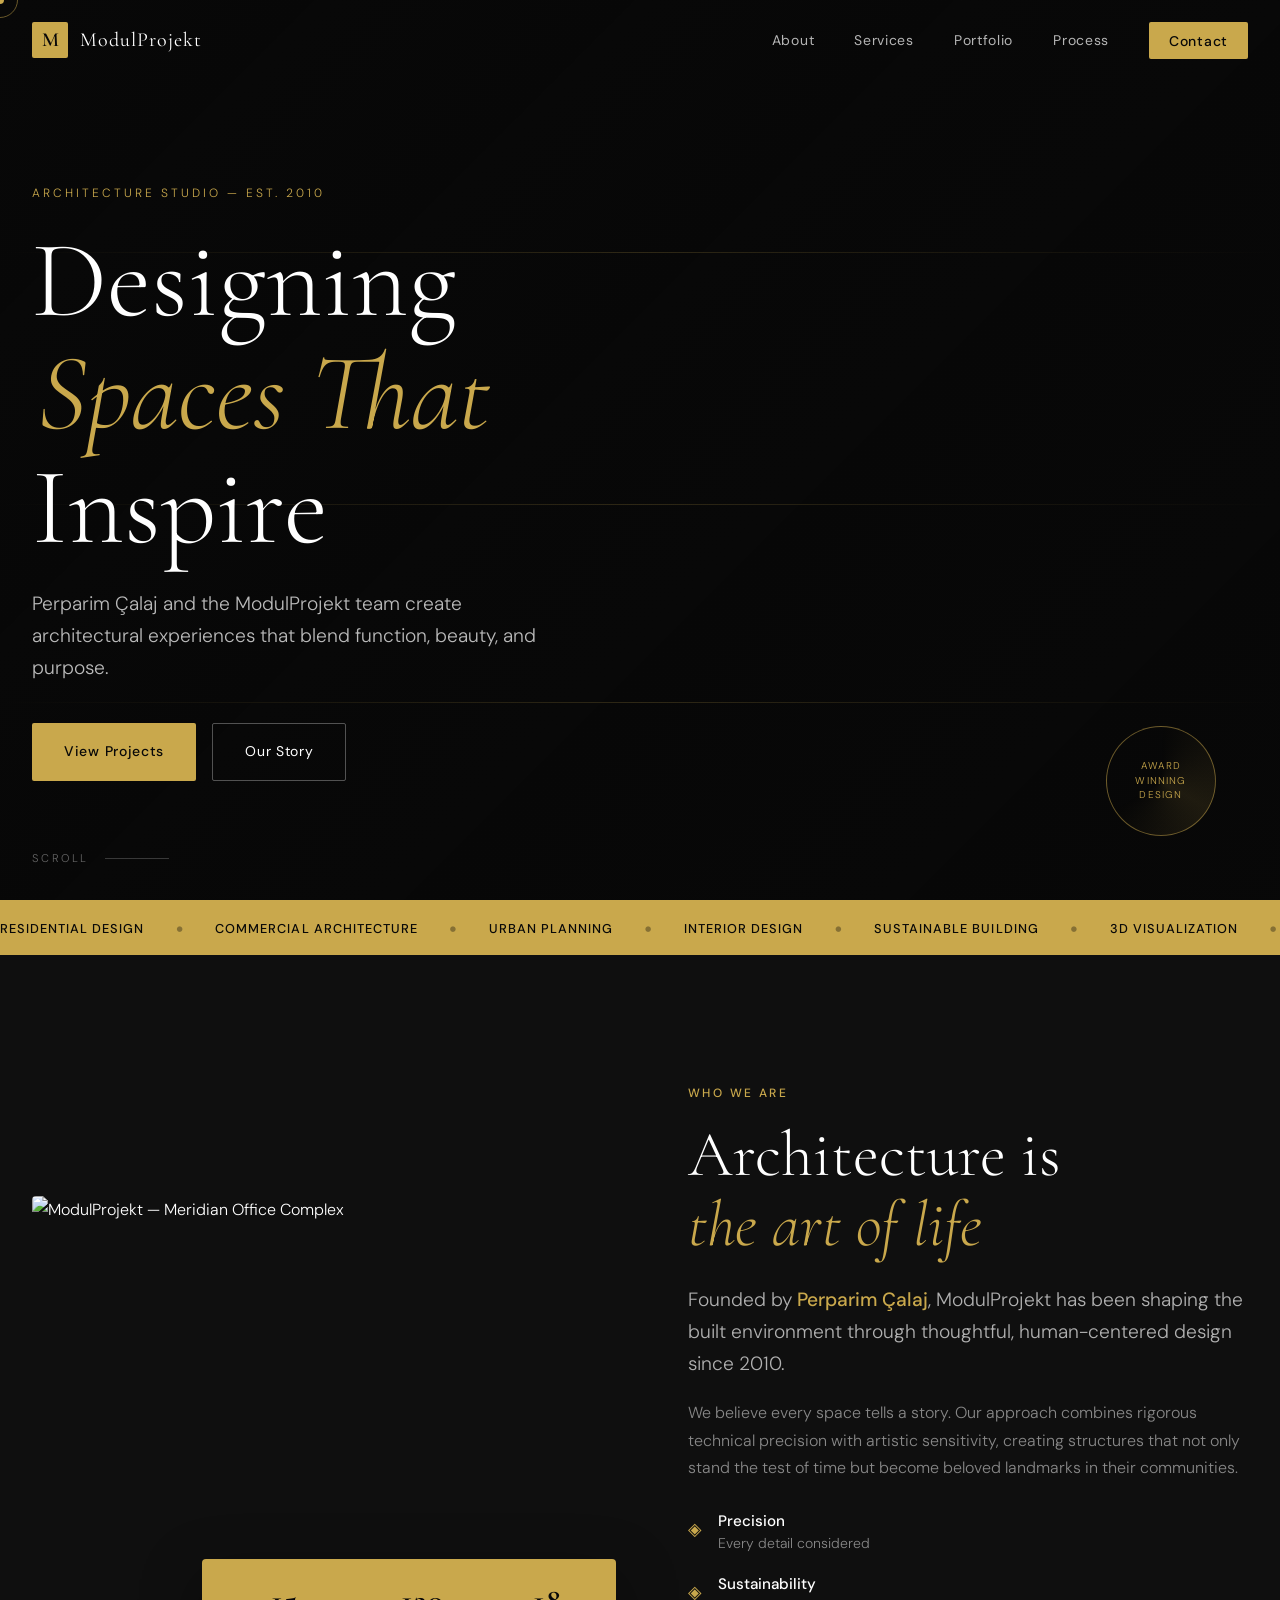
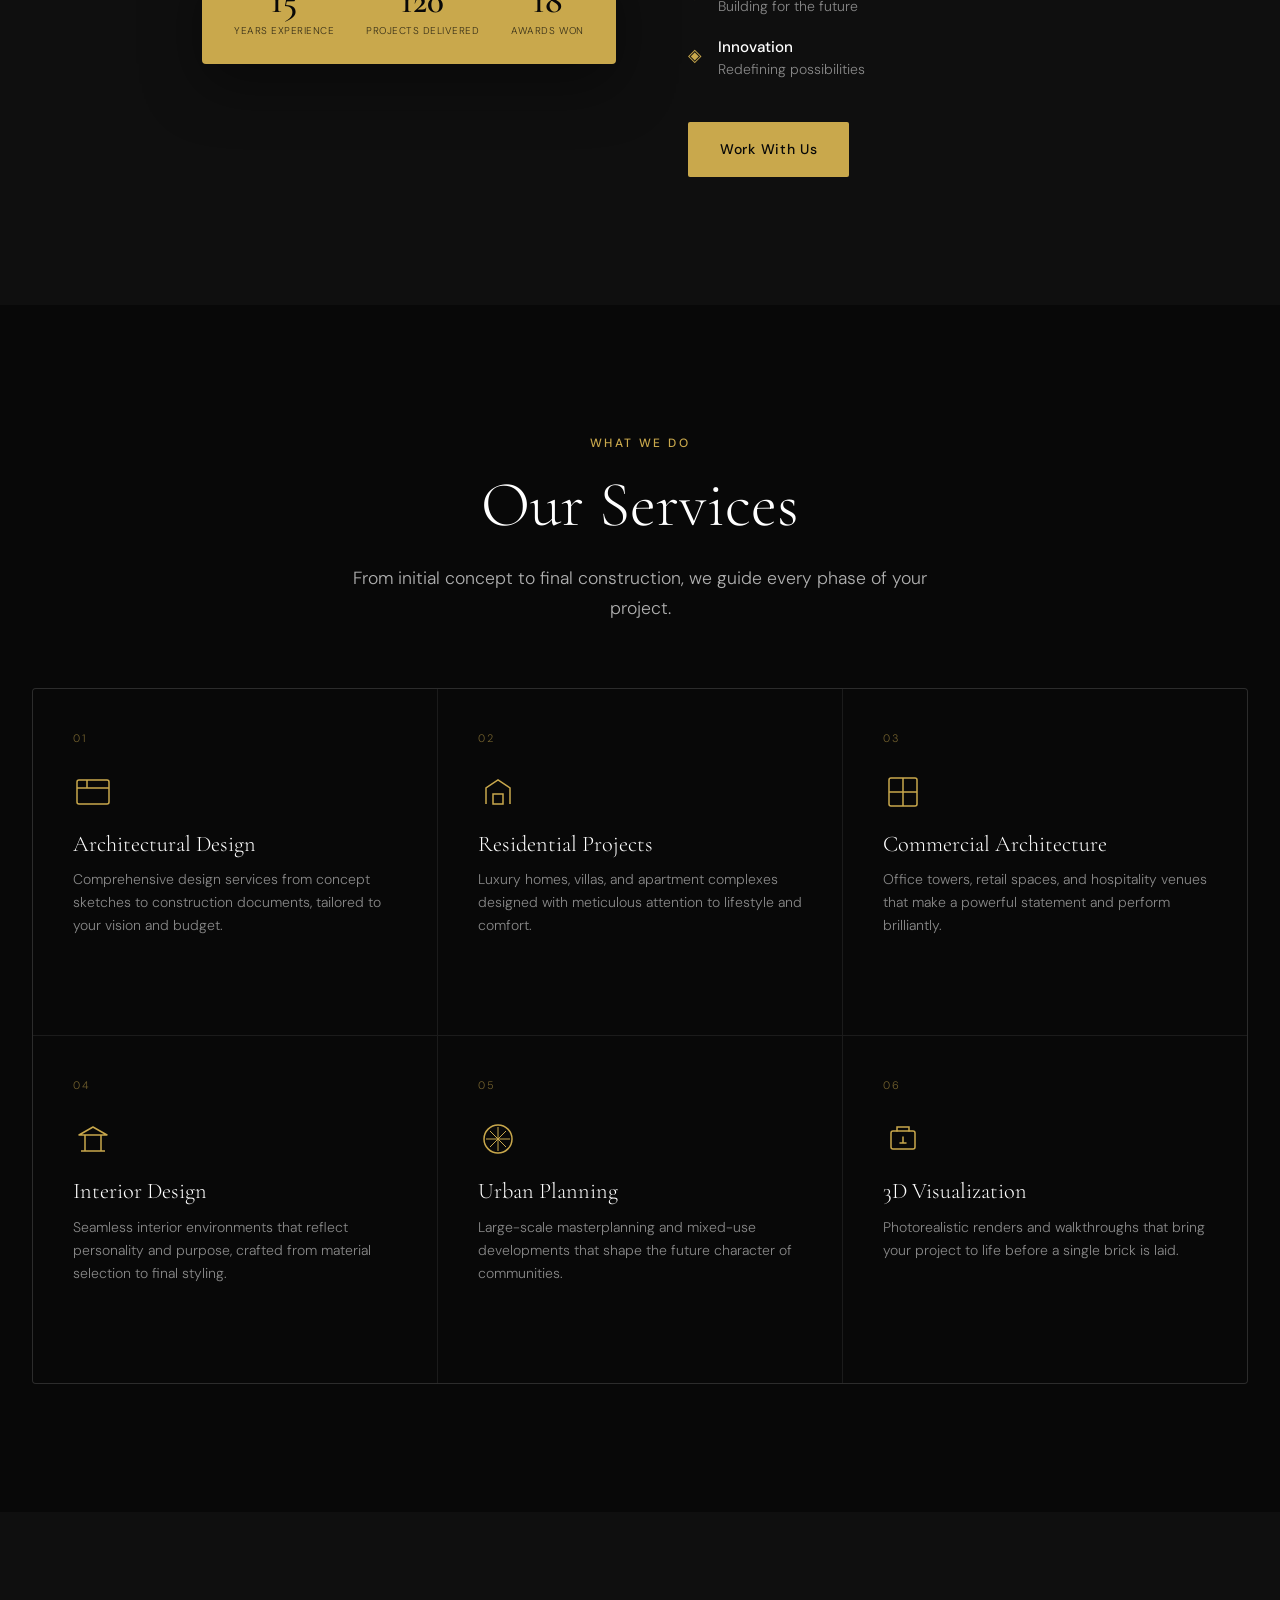
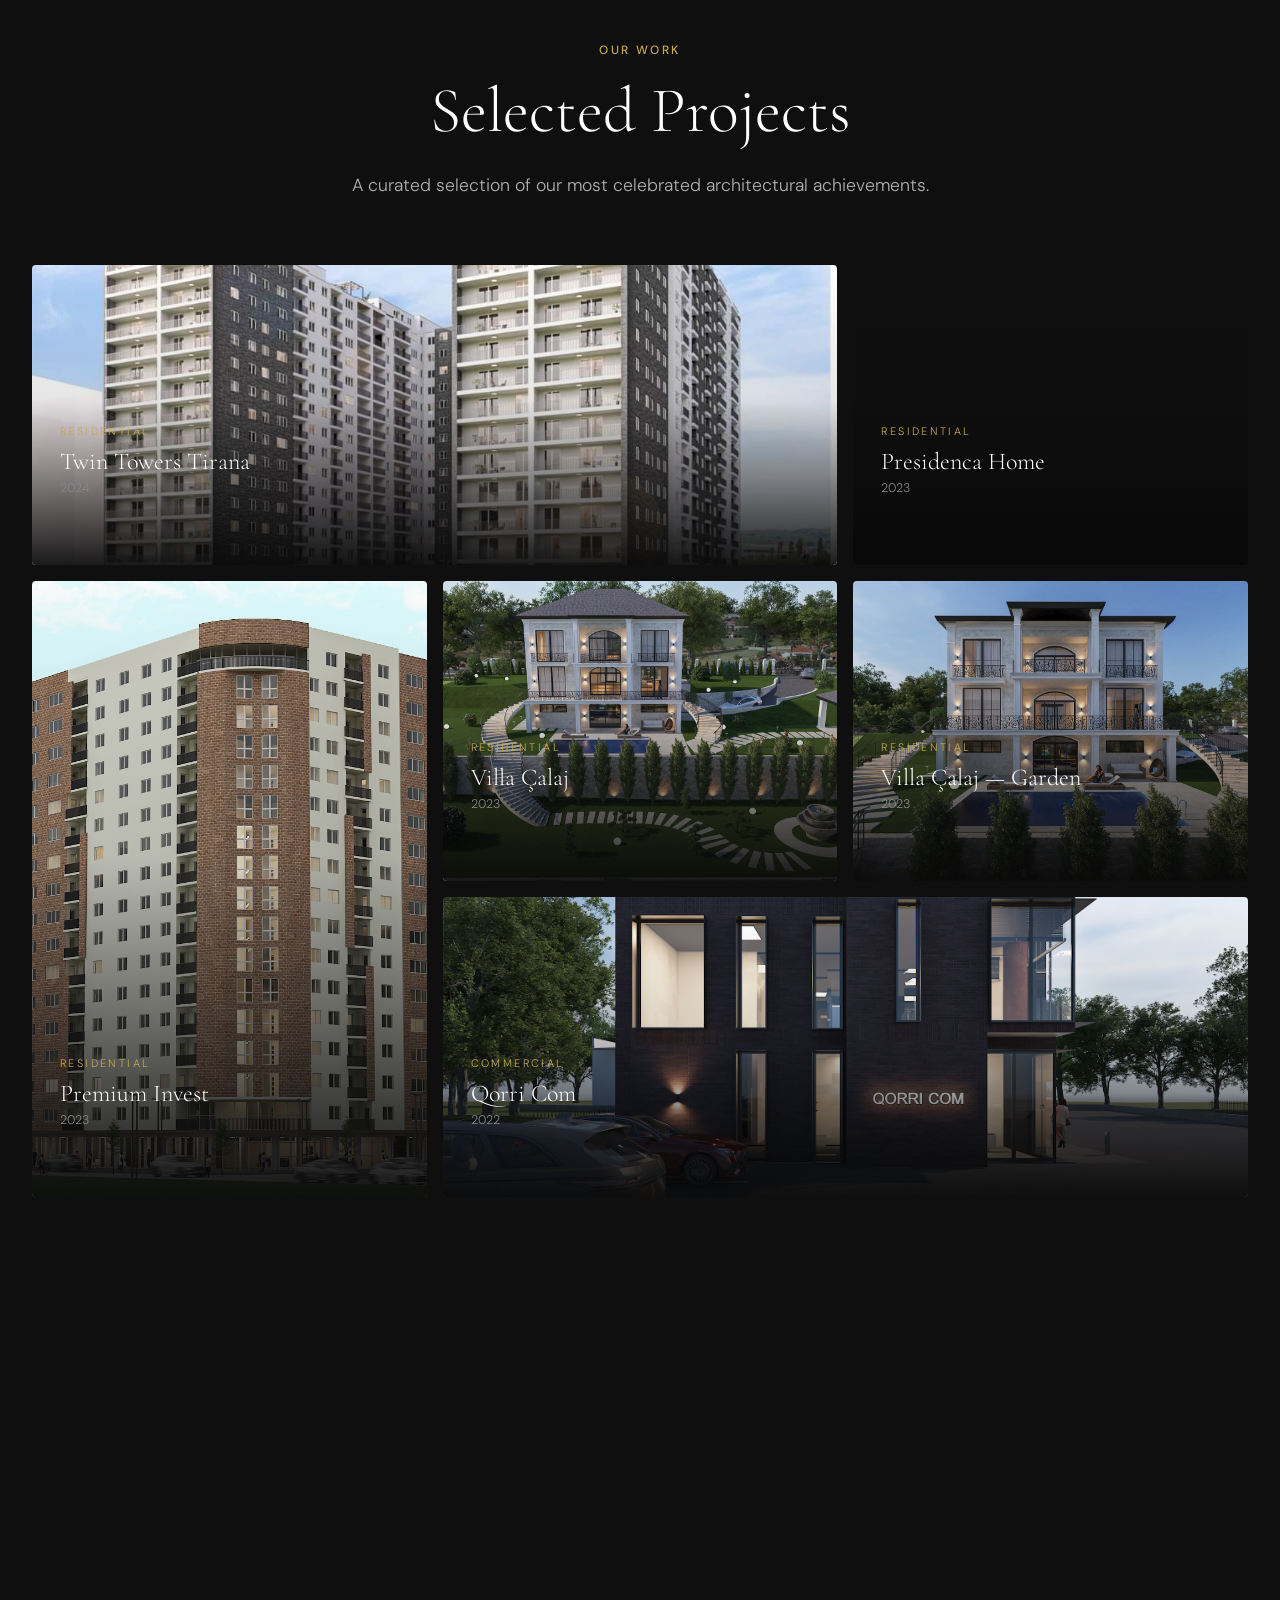
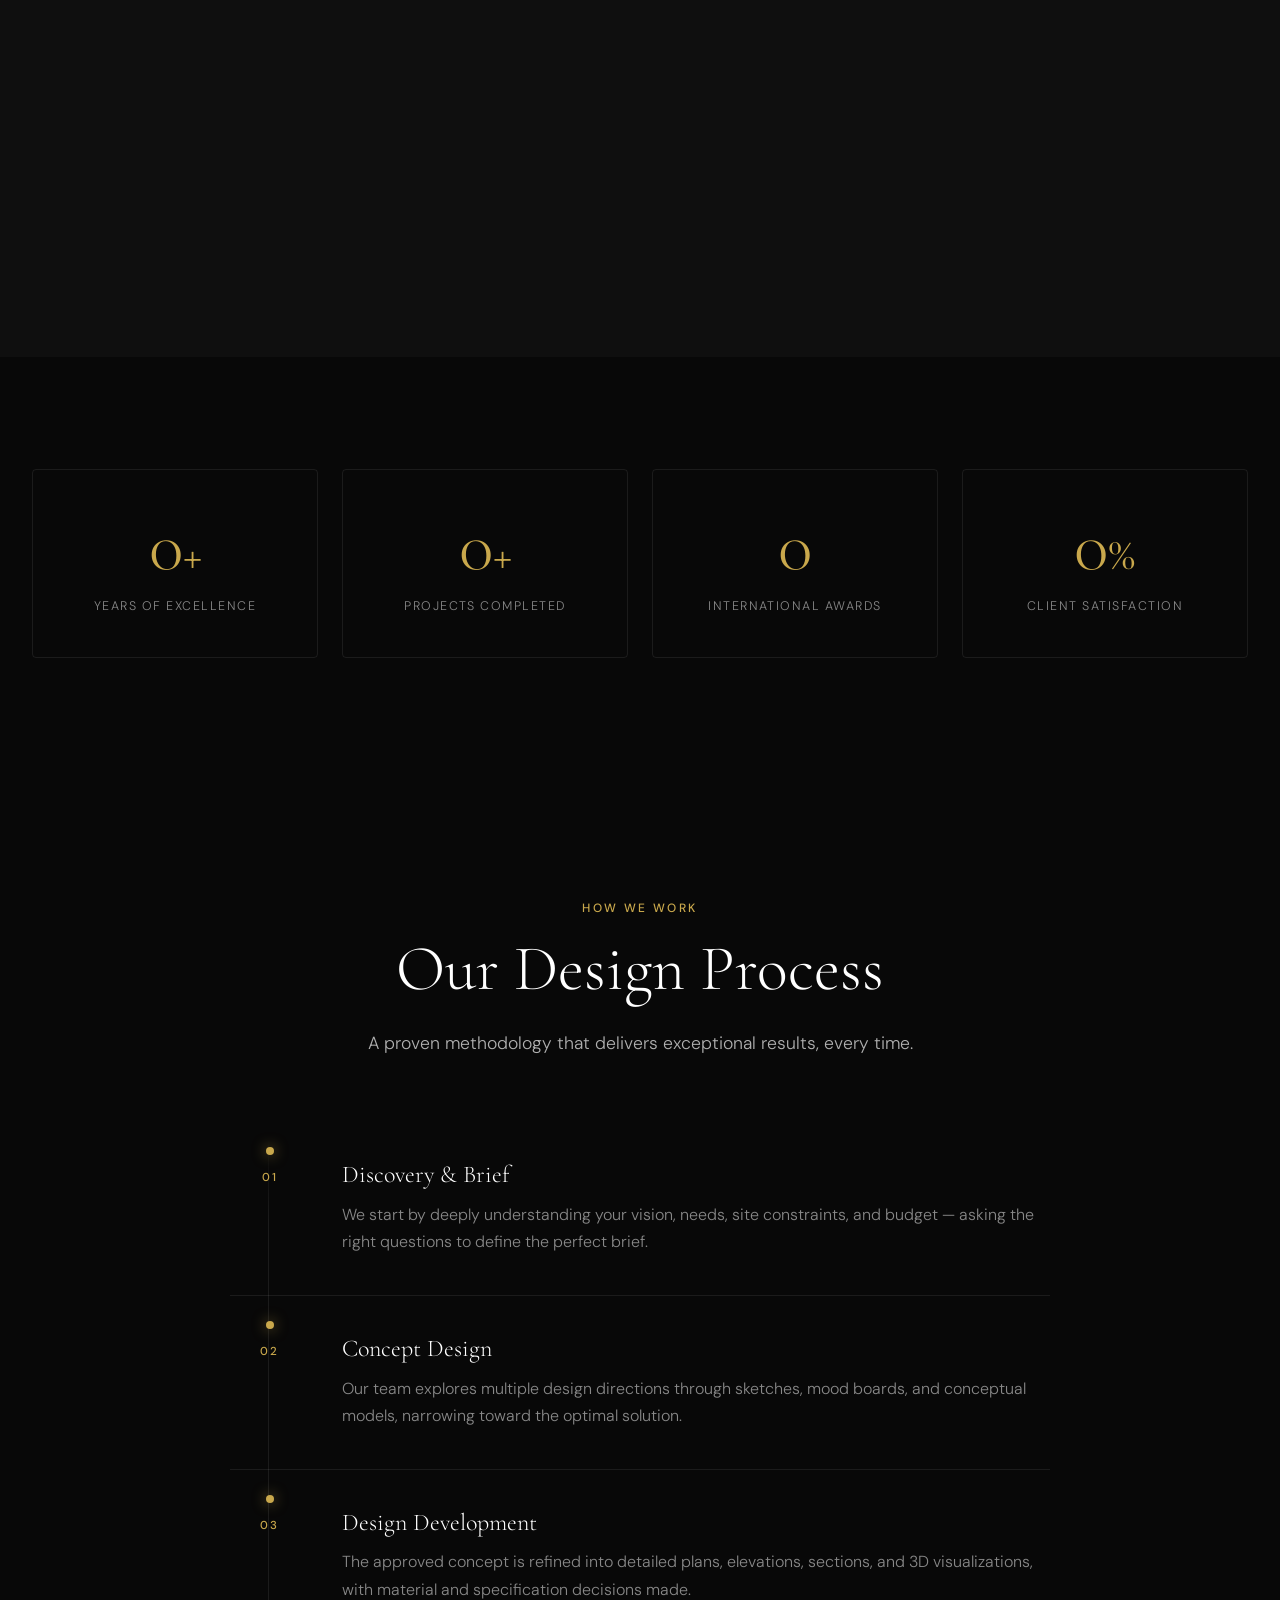
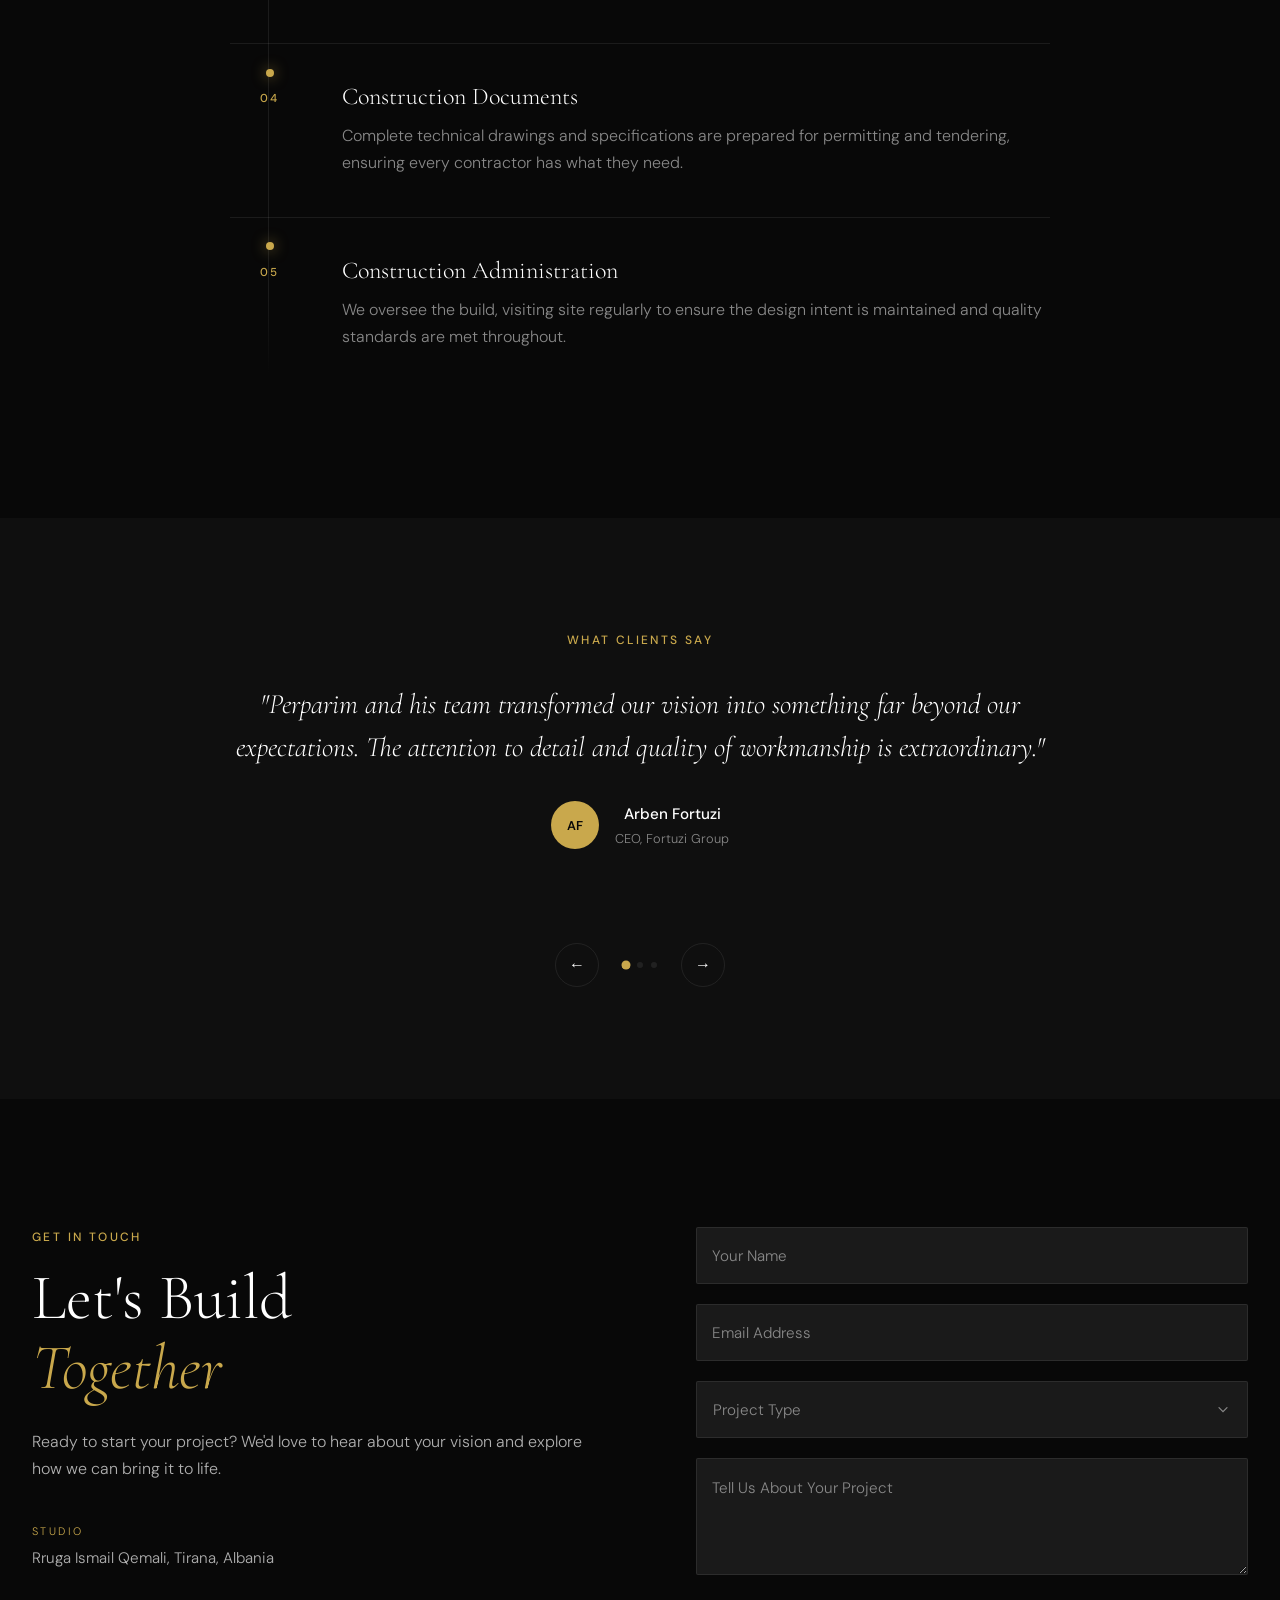
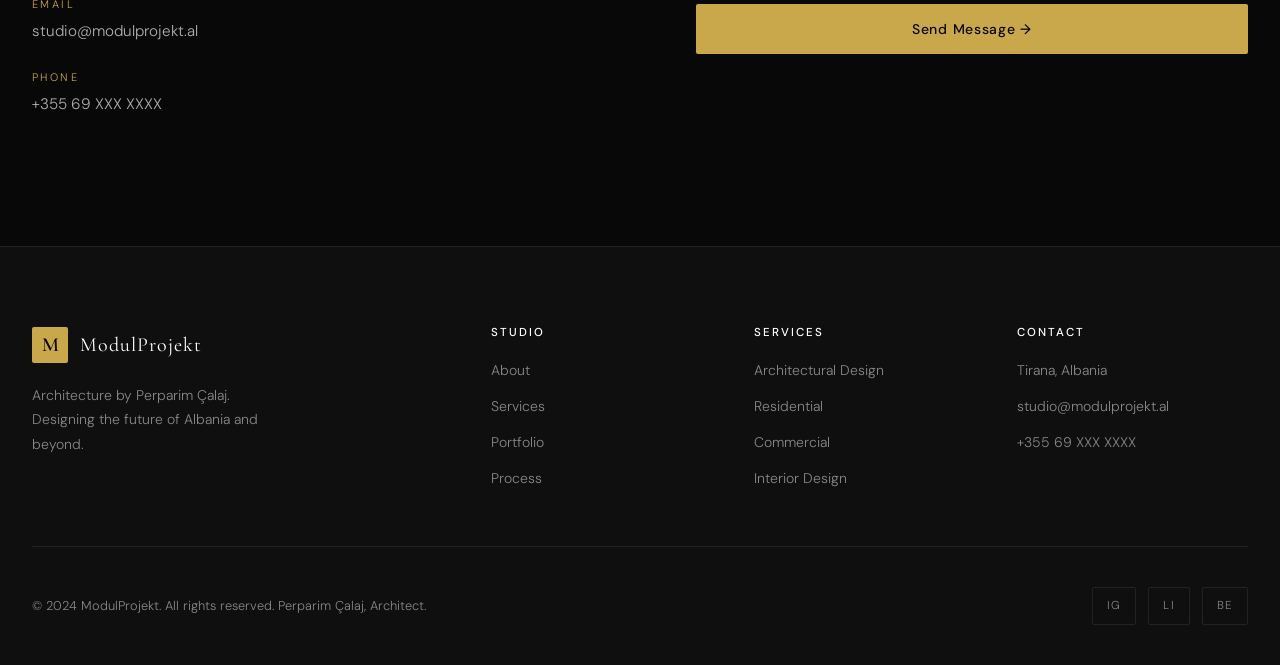
==== commit 073b6864: "Add 9 real project photos and update portfolio section Replaced AI-generated placeholder images with" ====
--- a/index.html
+++ b/index.html
@@ -208,56 +208,100 @@
             </div>
             <div class="portfolio__grid">
                 <div class="portfolio-card portfolio-card--large animate-on-scroll">
-                    <div class="portfolio-card__media" style="background-image: url('https://d8j0ntlcm91z4.cloudfront.net/user_3Fqn08064RkBJPwhFaWnRQxaNiZ/hf_20260630_112822_eedb4c7c-f81b-437b-b1e2-7d5ecc97259e.png');"></div>
+                    <div class="portfolio-card__media" style="background-image: url('assets/projects/twin-towers-tirana.jpg');"></div>
+                    <div class="portfolio-card__overlay">
+                        <div class="portfolio-card__info">
+                            <span class="portfolio-card__category">Residential</span>
+                            <h3 class="portfolio-card__title">Twin Towers Tirana</h3>
+                            <p class="portfolio-card__year">2024</p>
+                        </div>
+                        <div class="portfolio-card__link">View Project →</div>
+                    </div>
+                </div>
+                <div class="portfolio-card animate-on-scroll">
+                    <div class="portfolio-card__media" style="background-image: url('assets/projects/presidenca-home.jpg');"></div>
+                    <div class="portfolio-card__overlay">
+                        <div class="portfolio-card__info">
+                            <span class="portfolio-card__category">Residential</span>
+                            <h3 class="portfolio-card__title">Presidenca Home</h3>
+                            <p class="portfolio-card__year">2023</p>
+                        </div>
+                        <div class="portfolio-card__link">View Project →</div>
+                    </div>
+                </div>
+                <div class="portfolio-card portfolio-card--tall animate-on-scroll">
+                    <div class="portfolio-card__media" style="background-image: url('assets/projects/premium-invest.jpg');"></div>
+                    <div class="portfolio-card__overlay">
+                        <div class="portfolio-card__info">
+                            <span class="portfolio-card__category">Residential</span>
+                            <h3 class="portfolio-card__title">Premium Invest</h3>
+                            <p class="portfolio-card__year">2023</p>
+                        </div>
+                        <div class="portfolio-card__link">View Project →</div>
+                    </div>
+                </div>
+                <div class="portfolio-card animate-on-scroll">
+                    <div class="portfolio-card__media" style="background-image: url('assets/projects/villa-calaj-aerial.jpg');"></div>
+                    <div class="portfolio-card__overlay">
+                        <div class="portfolio-card__info">
+                            <span class="portfolio-card__category">Residential</span>
+                            <h3 class="portfolio-card__title">Villa Çalaj</h3>
+                            <p class="portfolio-card__year">2023</p>
+                        </div>
+                        <div class="portfolio-card__link">View Project →</div>
+                    </div>
+                </div>
+                <div class="portfolio-card animate-on-scroll">
+                    <div class="portfolio-card__media" style="background-image: url('assets/projects/villa-calaj-pool.jpg');"></div>
+                    <div class="portfolio-card__overlay">
+                        <div class="portfolio-card__info">
+                            <span class="portfolio-card__category">Residential</span>
+                            <h3 class="portfolio-card__title">Villa Çalaj — Garden</h3>
+                            <p class="portfolio-card__year">2023</p>
+                        </div>
+                        <div class="portfolio-card__link">View Project →</div>
+                    </div>
+                </div>
+                <div class="portfolio-card portfolio-card--large animate-on-scroll">
+                    <div class="portfolio-card__media" style="background-image: url('assets/projects/qorri-com.jpg');"></div>
                     <div class="portfolio-card__overlay">
                         <div class="portfolio-card__info">
                             <span class="portfolio-card__category">Commercial</span>
-                            <h3 class="portfolio-card__title">Glass Tower Tirana</h3>
-                            <p class="portfolio-card__year">2024</p>
+                            <h3 class="portfolio-card__title">Qorri Com</h3>
+                            <p class="portfolio-card__year">2022</p>
                         </div>
                         <div class="portfolio-card__link">View Project →</div>
                     </div>
                 </div>
                 <div class="portfolio-card animate-on-scroll">
-                    <div class="portfolio-card__media" style="background-image: url('https://d8j0ntlcm91z4.cloudfront.net/user_3Fqn08064RkBJPwhFaWnRQxaNiZ/hf_20260630_112835_27563a17-5aa5-4b0b-97f5-7213fee90f5a.png');"></div>
+                    <div class="portfolio-card__media" style="background-image: url('assets/projects/fershped-logistics.jpg');"></div>
                     <div class="portfolio-card__overlay">
                         <div class="portfolio-card__info">
                             <span class="portfolio-card__category">Commercial</span>
-                            <h3 class="portfolio-card__title">Meridian Office Complex</h3>
-                            <p class="portfolio-card__year">2023</p>
+                            <h3 class="portfolio-card__title">Fershped Logistics</h3>
+                            <p class="portfolio-card__year">2022</p>
+                        </div>
+                        <div class="portfolio-card__link">View Project →</div>
+                    </div>
+                </div>
+                <div class="portfolio-card animate-on-scroll">
+                    <div class="portfolio-card__media" style="background-image: url('assets/projects/alpine-retreat.jpg');"></div>
+                    <div class="portfolio-card__overlay">
+                        <div class="portfolio-card__info">
+                            <span class="portfolio-card__category">Resort</span>
+                            <h3 class="portfolio-card__title">Alpine Retreat</h3>
+                            <p class="portfolio-card__year">2021</p>
                         </div>
                         <div class="portfolio-card__link">View Project →</div>
                     </div>
                 </div>
                 <div class="portfolio-card portfolio-card--tall animate-on-scroll">
-                    <div class="portfolio-card__media" style="background-image: url('https://d8j0ntlcm91z4.cloudfront.net/user_3Fqn08064RkBJPwhFaWnRQxaNiZ/hf_20260630_112952_91274888-9672-4932-88c5-9b7d23005a48.png');"></div>
+                    <div class="portfolio-card__media" style="background-image: url('assets/projects/villa-tanno.jpg');"></div>
                     <div class="portfolio-card__overlay">
                         <div class="portfolio-card__info">
                             <span class="portfolio-card__category">Residential</span>
-                            <h3 class="portfolio-card__title">Villa Lumiera</h3>
-                            <p class="portfolio-card__year">2023</p>
-                        </div>
-                        <div class="portfolio-card__link">View Project →</div>
-                    </div>
-                </div>
-                <div class="portfolio-card animate-on-scroll">
-                    <div class="portfolio-card__media portfolio-card__media--gradient-1"></div>
-                    <div class="portfolio-card__overlay">
-                        <div class="portfolio-card__info">
-                            <span class="portfolio-card__category">Residential</span>
-                            <h3 class="portfolio-card__title">Prroni Residences</h3>
-                            <p class="portfolio-card__year">2022</p>
-                        </div>
-                        <div class="portfolio-card__link">View Project →</div>
-                    </div>
-                </div>
-                <div class="portfolio-card animate-on-scroll">
-                    <div class="portfolio-card__media portfolio-card__media--gradient-2"></div>
-                    <div class="portfolio-card__overlay">
-                        <div class="portfolio-card__info">
-                            <span class="portfolio-card__category">Urban</span>
-                            <h3 class="portfolio-card__title">Rinia Cultural Hub</h3>
-                            <p class="portfolio-card__year">2022</p>
+                            <h3 class="portfolio-card__title">Villa Tanno</h3>
+                            <p class="portfolio-card__year">2021</p>
                         </div>
                         <div class="portfolio-card__link">View Project →</div>
                     </div>
